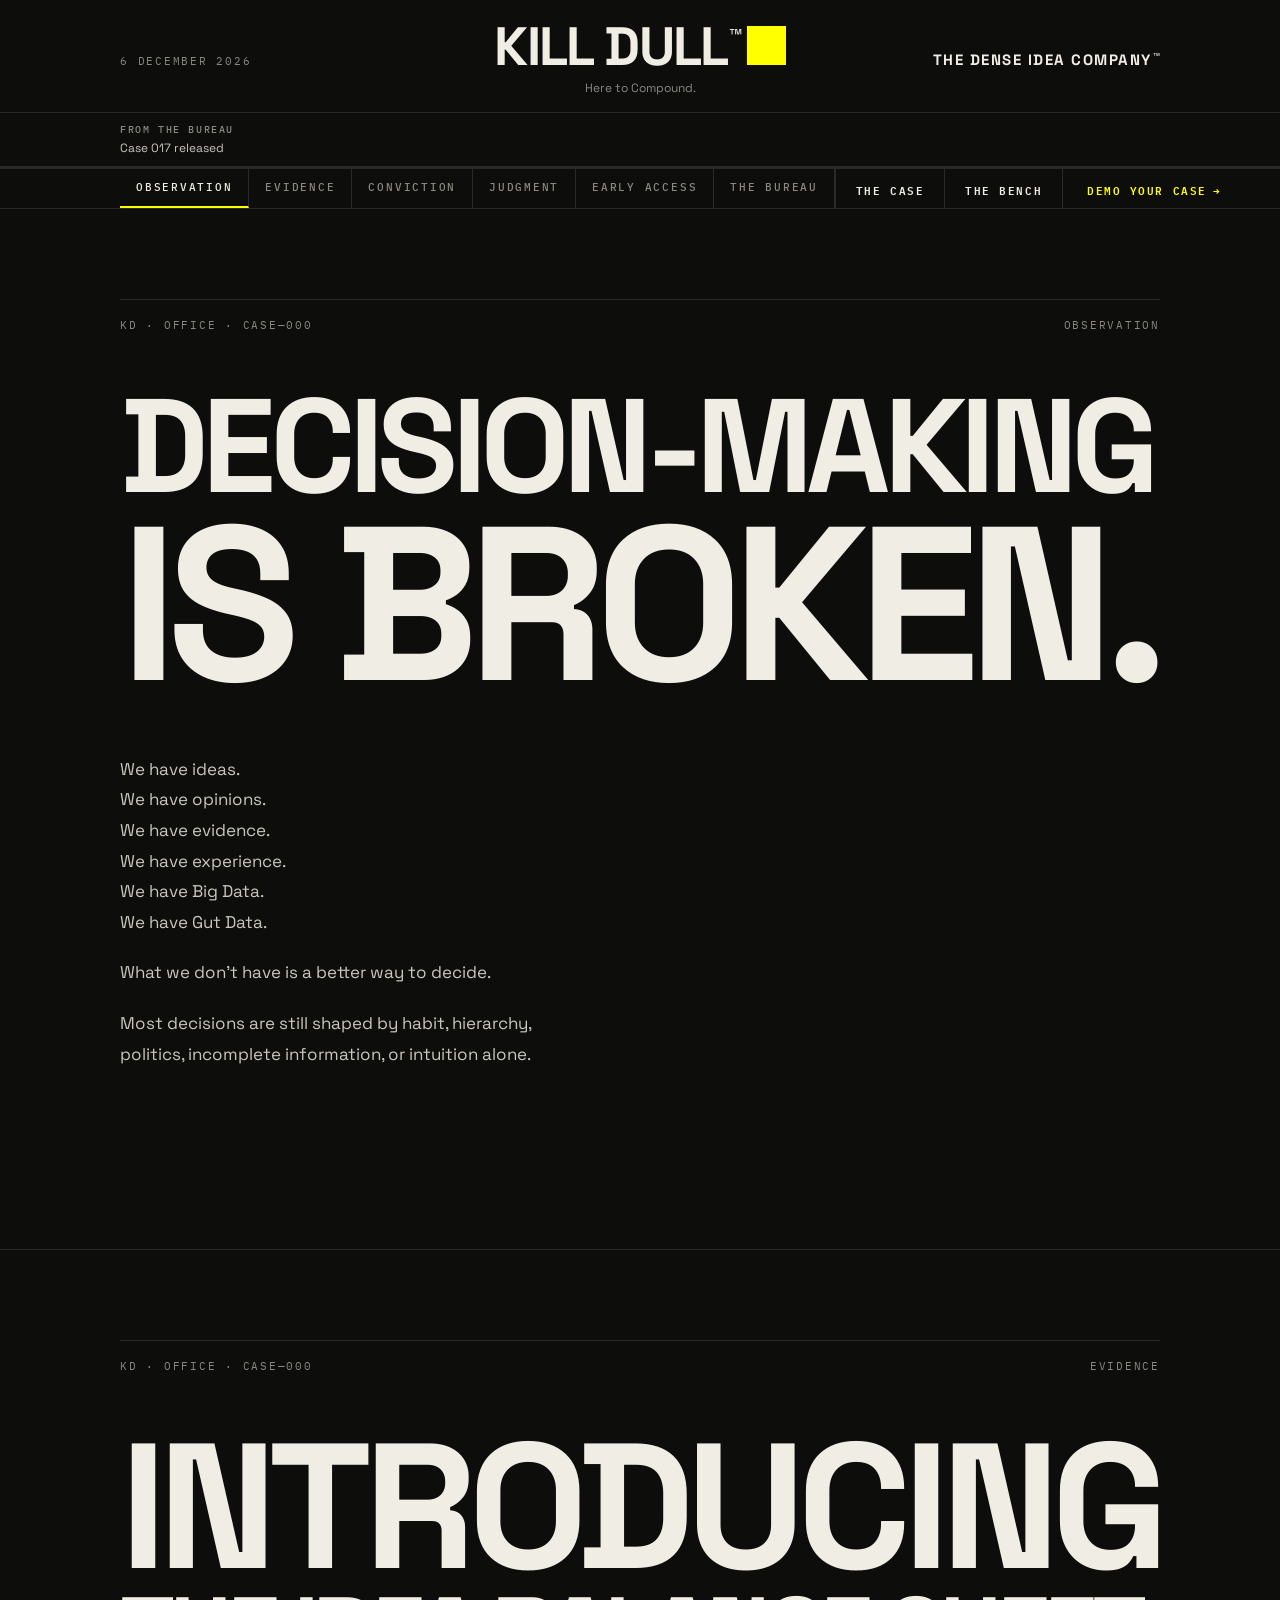
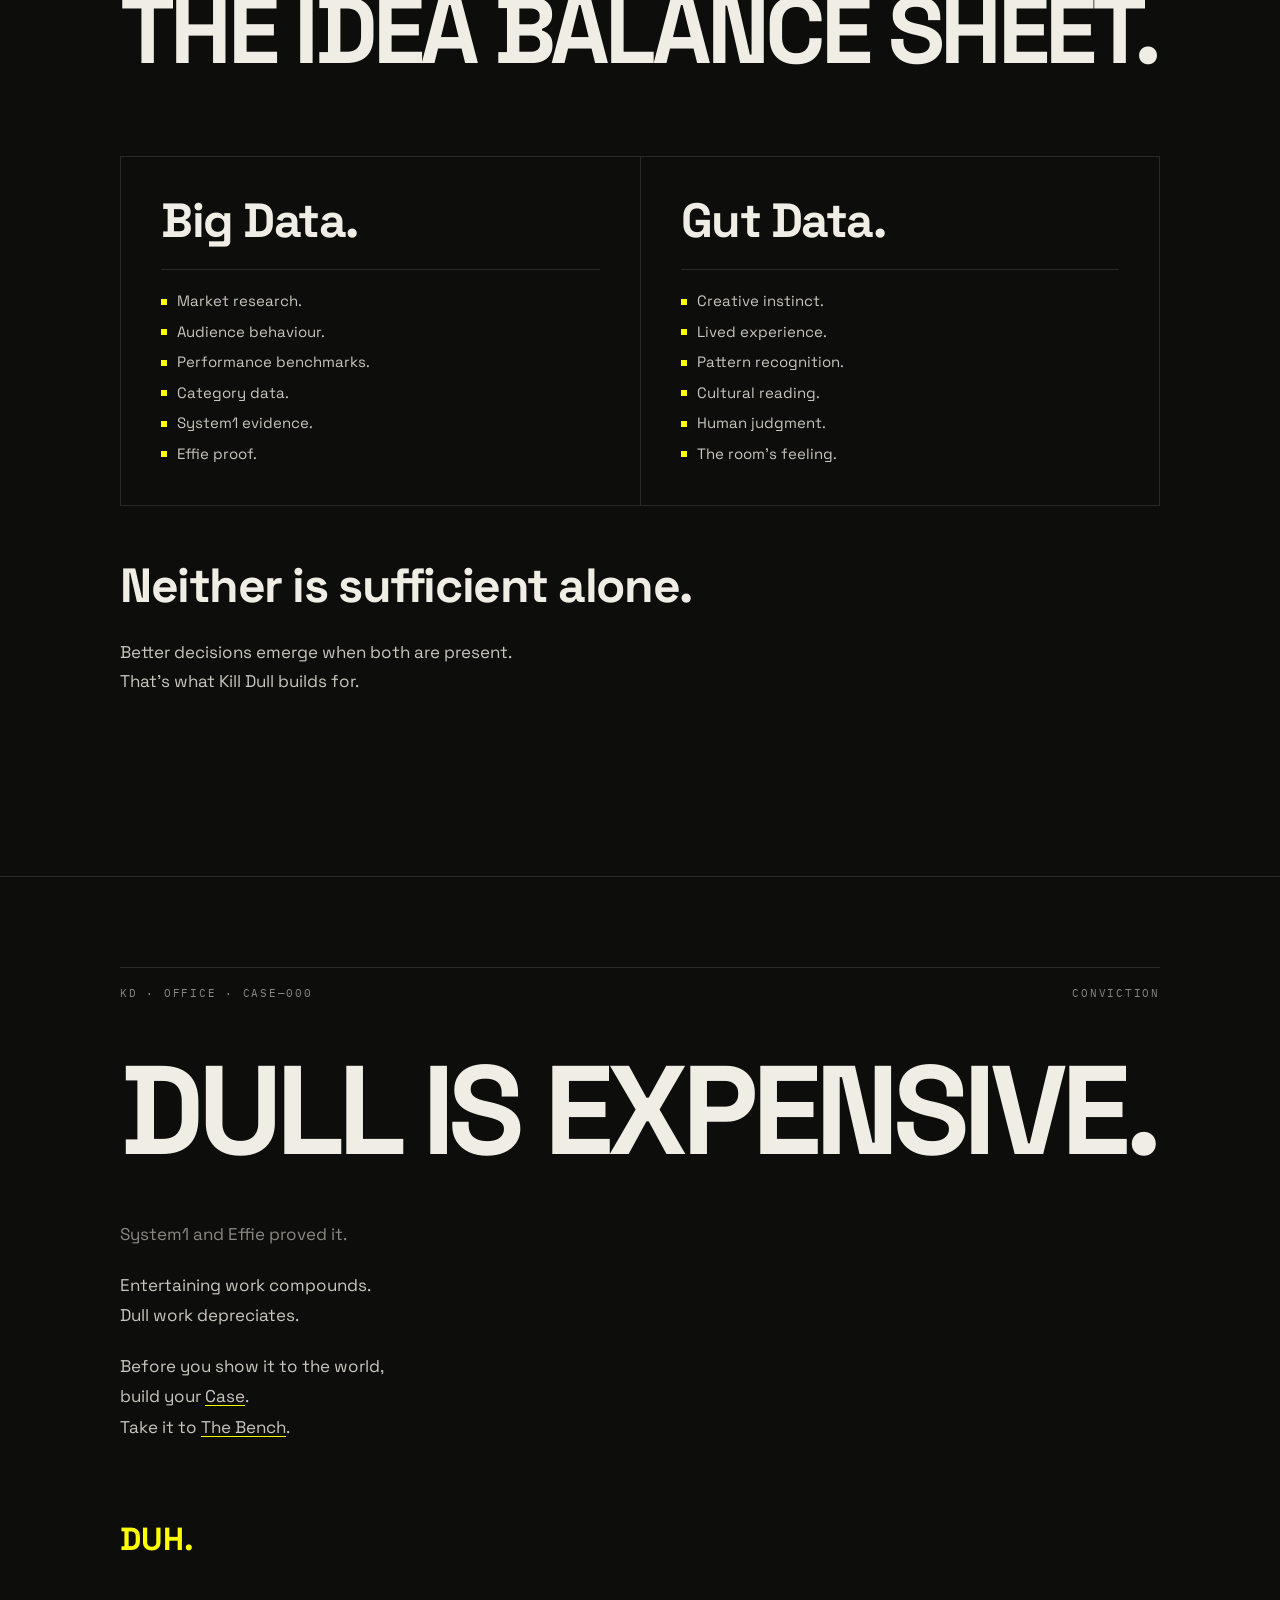
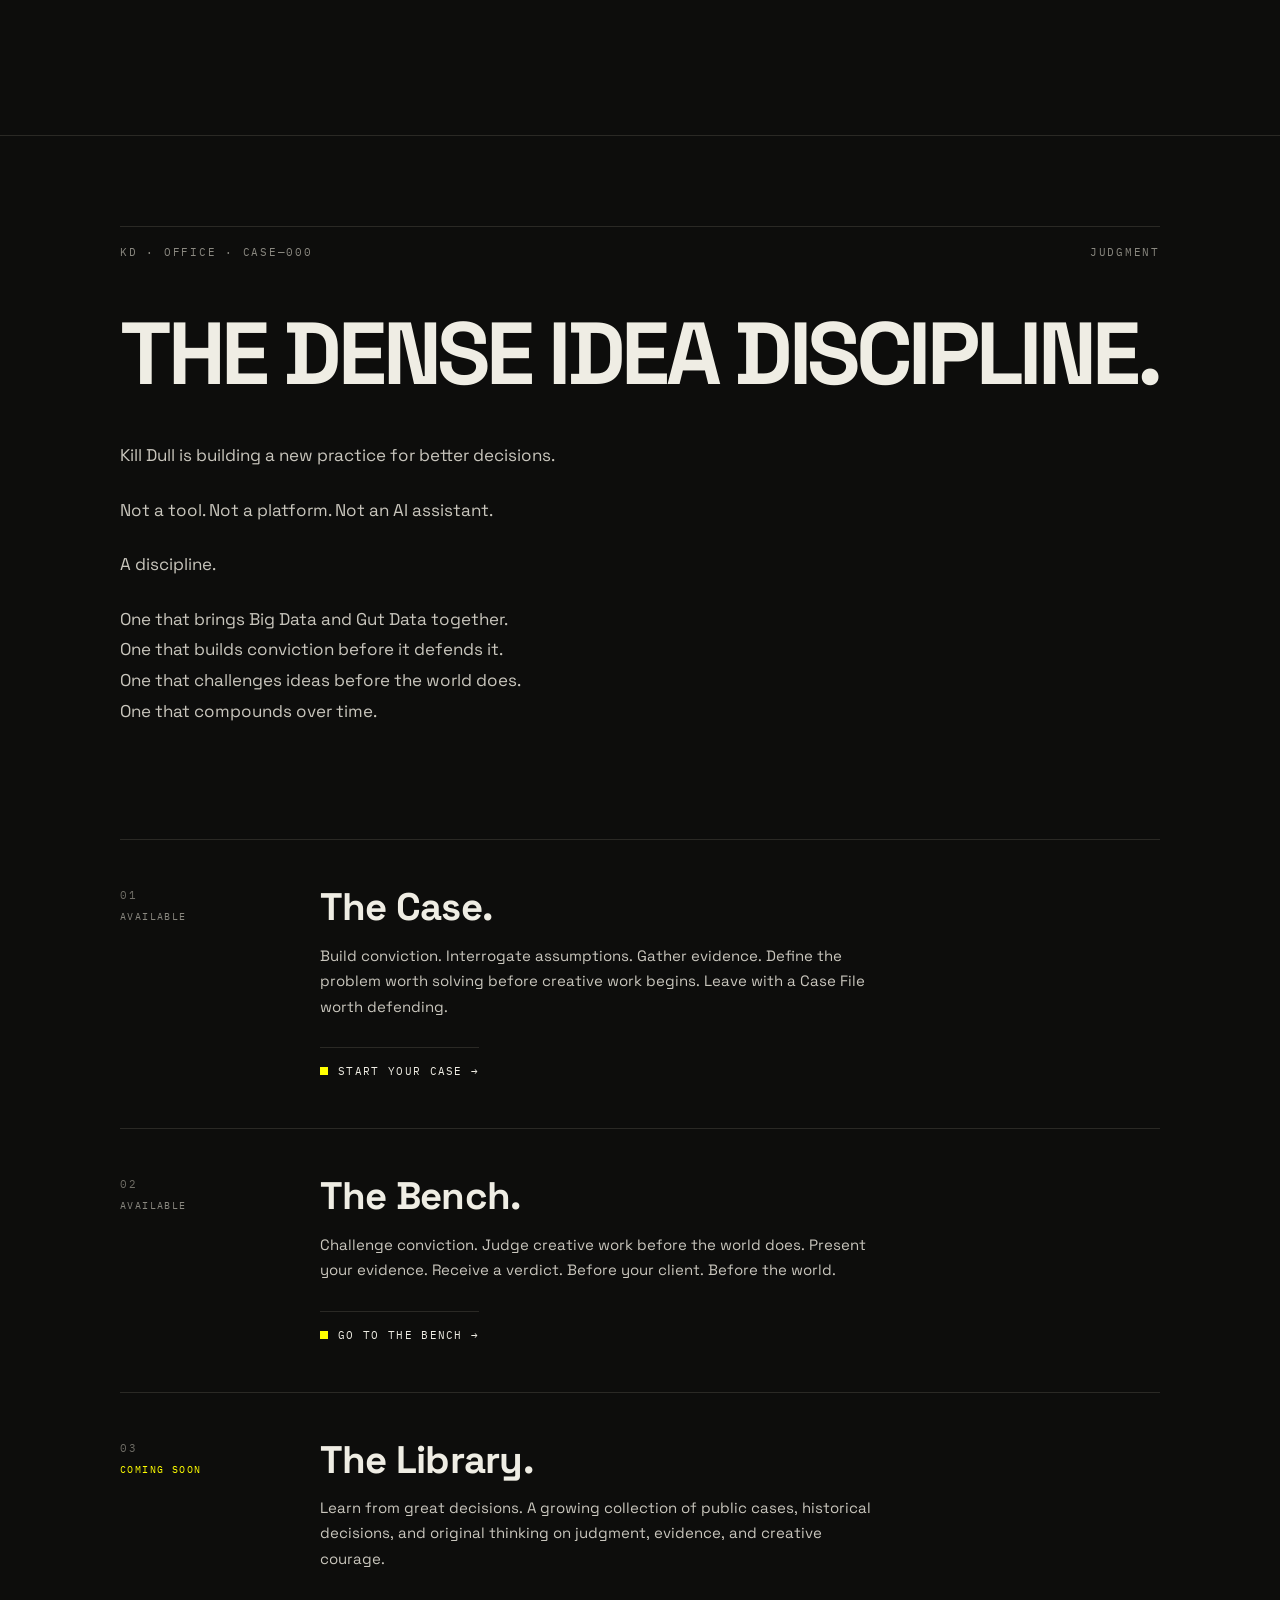
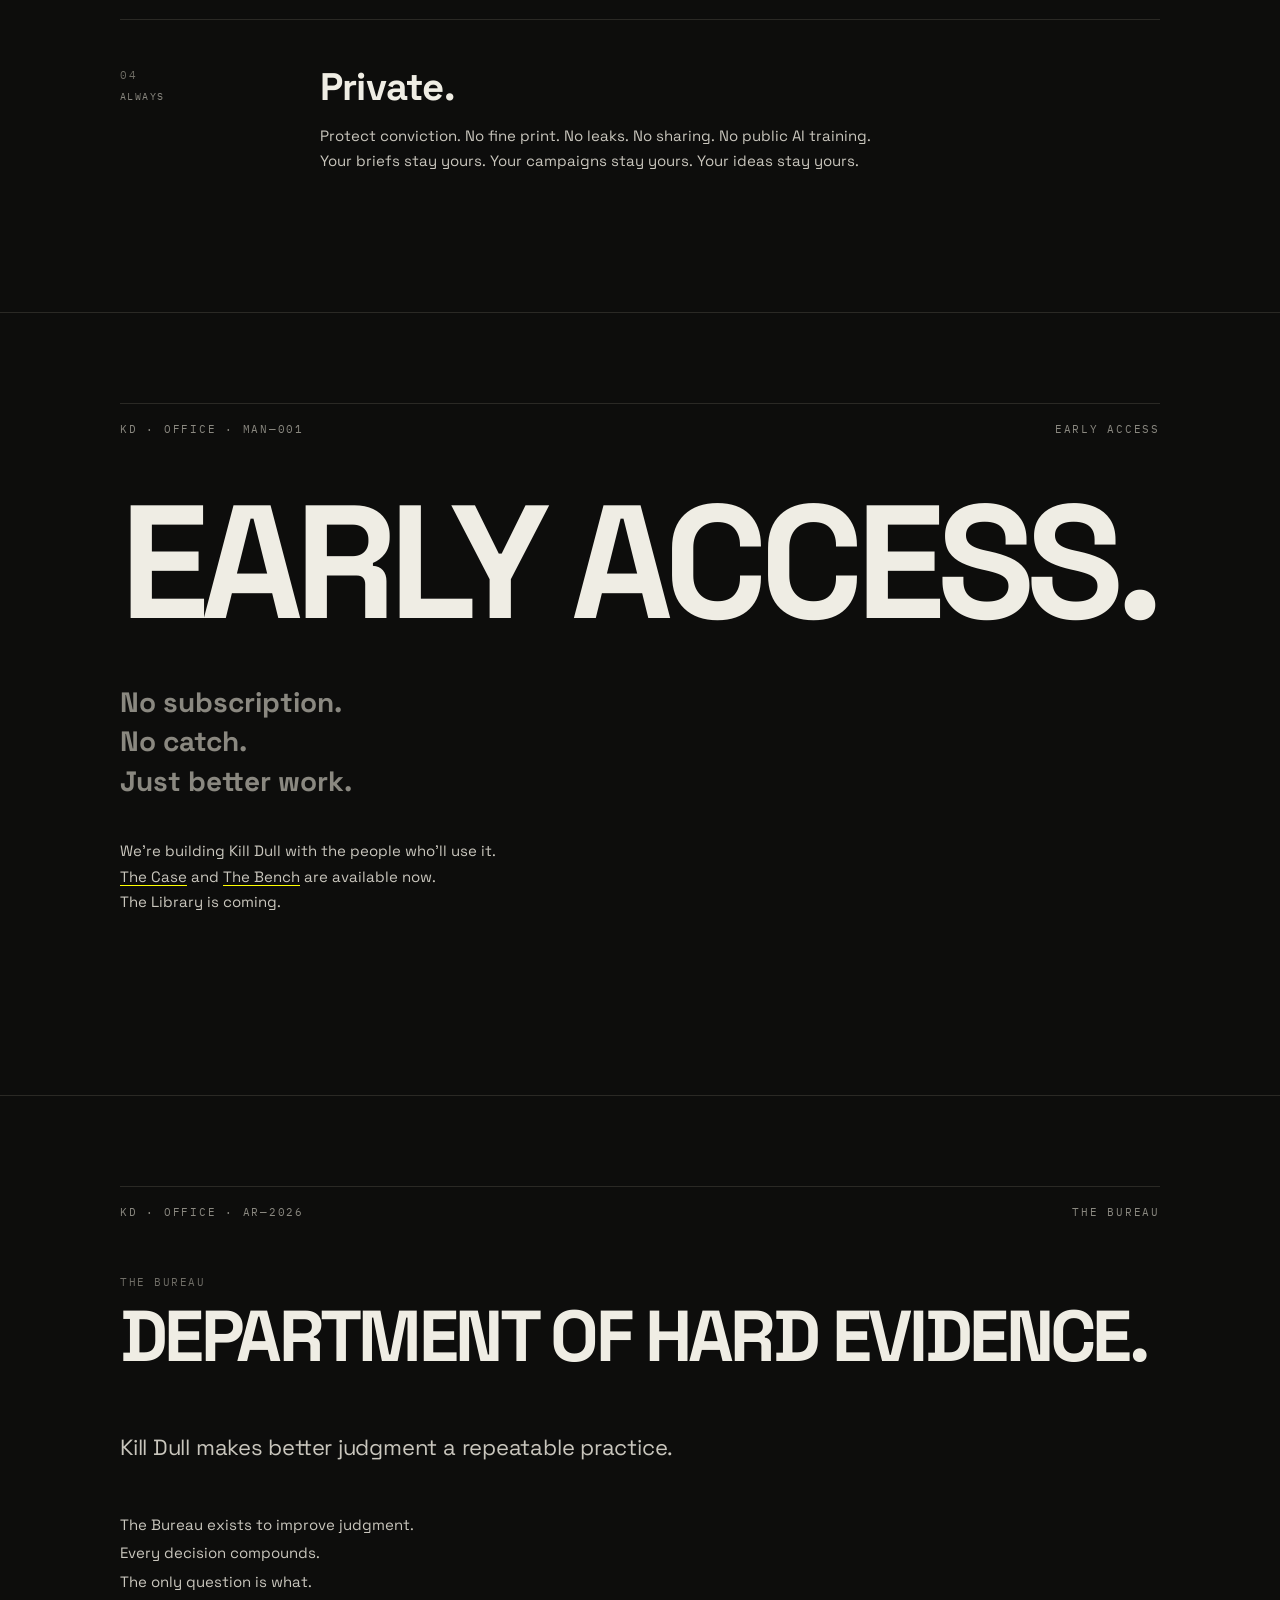
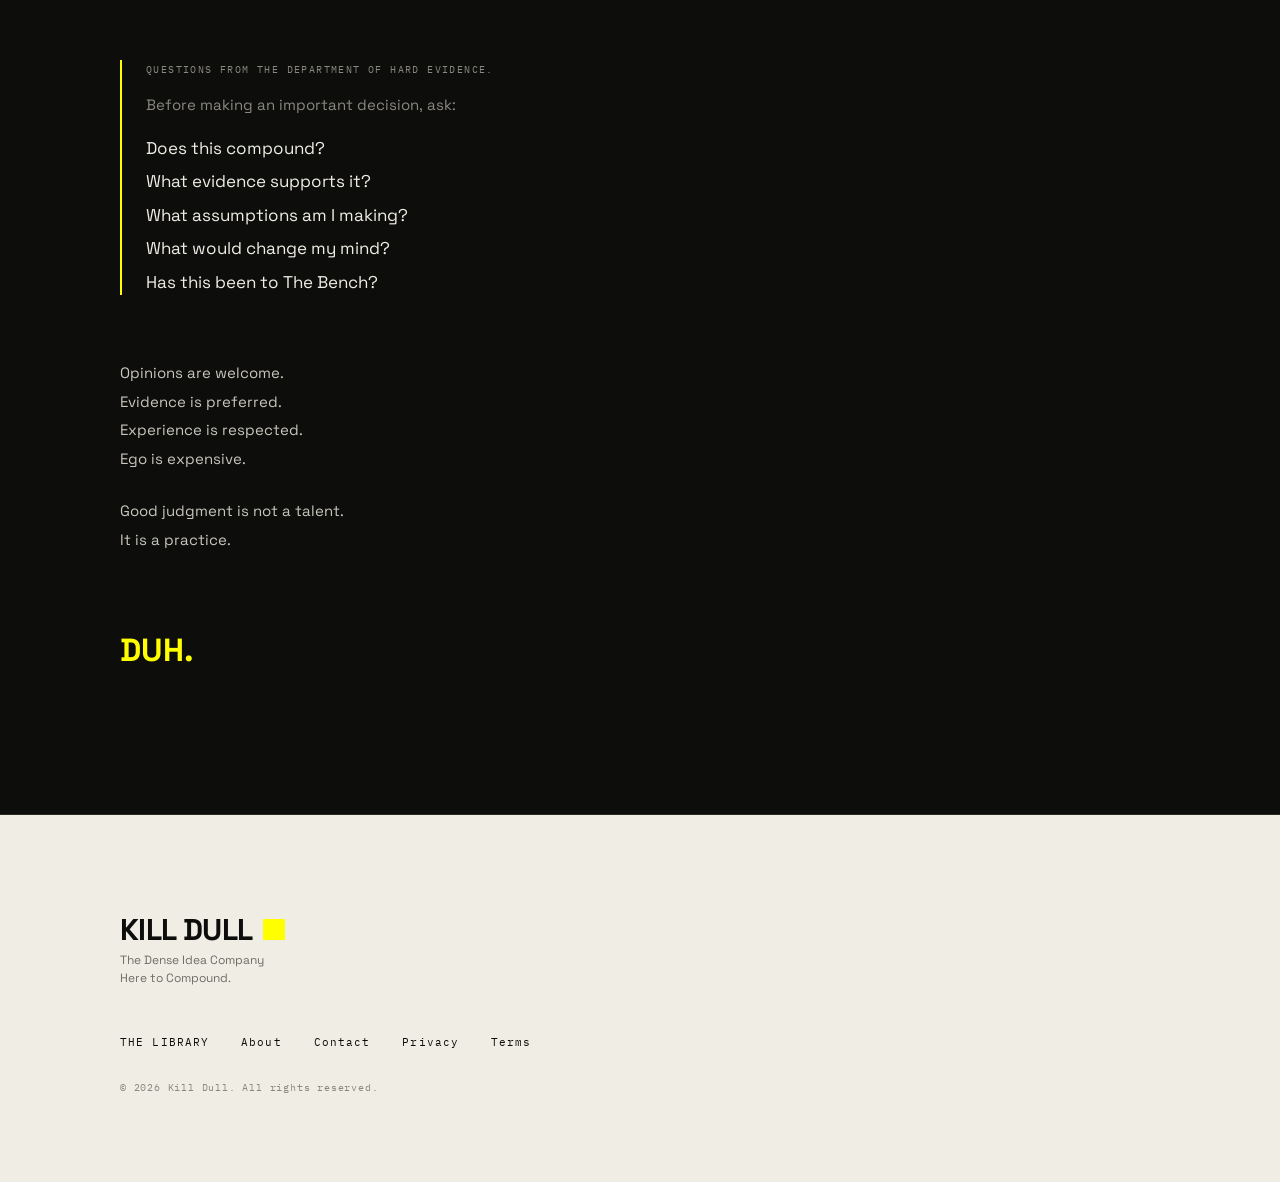
==== index.html @ aee5b02a "fix: THE white, company tm vertical-align top Co-Authored-By: Claude Sonnet 4.6 <noreply@anthropic.c" ====
<!DOCTYPE html>
<html lang="en">
<head>
<meta charset="UTF-8">
<meta name="viewport" content="width=device-width, initial-scale=1.0">
<title>Kill Dull&#x2122; &#x2014; The Dense Idea Company</title>
<link rel="preconnect" href="https://fonts.googleapis.com">
<link rel="preconnect" href="https://fonts.gstatic.com" crossorigin>
<link href="https://fonts.googleapis.com/css2?family=Space+Grotesk:wght@400;500;700&family=IBM+Plex+Mono:wght@400;500&display=swap" rel="stylesheet">
<style>
:root {
  --ink:            #0D0D0C;
  --paper:          #EFEDE4;
  --yellow:         #FFFF00;
  --border:         #2a2925;
  --border-inner:   #1c1b18;
  --text-secondary: #8a8880;
  --text-tertiary:  #6f6d66;
  --text-body:      #c9c6bd;
  --pending:        #4a4844;

  --type-hero:    clamp(72px, 12vw, 148px);
  --type-product: clamp(48px, 8vw, 72px);
  --type-body:    17px;
  --type-small:   15px;
  --type-label:   11px;
  --type-micro:   10px;

  --section-pad-v: 100px;
  --section-pad-h: 120px;
}

/*
  KILL DULL MOTION PRINCIPLE — CONSTITUTIONAL
  No two interface elements animate simultaneously.
  Motion is sequential, deliberate, procedural.
  The site processes. It does not decorate.
*/

*, *::before, *::after { box-sizing: border-box; margin: 0; padding: 0; }
html { scroll-behavior: auto; }

body {
  background: var(--ink);
  color: var(--paper);
  font-family: 'Space Grotesk', sans-serif;
  font-weight: 400;
  -webkit-font-smoothing: antialiased;
  -moz-osx-font-smoothing: grayscale;
}

* { border-radius: 0 !important; }
a { color: inherit; text-decoration: none; }
a:hover { color: var(--yellow); }
a:focus-visible { outline: 2px solid var(--yellow); outline-offset: 2px; }

@media (prefers-reduced-motion: reduce) {
  *, *::before, *::after { animation: none !important; transition: none !important; }
  .terminal, .hero-line { animation: none; }
}

/* TERMINAL MARK */
@keyframes kd-terminal-rotate {
  0%   { transform: rotate(0deg); }
  8%   { transform: rotate(90deg); }
  100% { transform: rotate(90deg); }
}

.terminal {
  display: inline-block;
  width: 0.72em;
  height: 0.72em;
  background: var(--yellow);
  margin-left: 0.08em;
  vertical-align: baseline;
  flex-shrink: 0;
  animation: kd-terminal-rotate 7s ease-in-out infinite;
}

.footer .terminal {
  animation-delay: 3.5s;
}

/* CTA SQUARE MARKER */
.sq {
  display: inline-block;
  width: 8px;
  height: 8px;
  background: var(--yellow);
  flex-shrink: 0;
}

/* TRADEMARK MARK */
.tm {
  font-size: 0.45em;
  vertical-align: super;
  line-height: 0;
  letter-spacing: 0.02em;
  margin-left: 0.05em;
  color: var(--paper);
}

/* MASTHEAD */
.masthead {
  position: fixed;
  top: 0; left: 0; right: 0;
  z-index: 200;
  background: var(--ink);
  border-bottom: 1px solid var(--border);
}

/* TOP ROW */
.masthead-top {
  display: grid;
  grid-template-columns: 1fr auto 1fr;
  align-items: baseline;
  padding: 20px 120px 0;
  gap: 24px;
}

.masthead-date {
  font-family: 'IBM Plex Mono', monospace;
  font-size: 11px;
  font-weight: 400;
  letter-spacing: 0.16em;
  color: var(--text-secondary);
  text-transform: uppercase;
  line-height: 1;
}

.masthead-wordmark {
  font-family: 'Space Grotesk', sans-serif;
  font-weight: 700;
  font-size: 54px;
  letter-spacing: -0.03em;
  line-height: 1;
  color: var(--paper);
  text-align: center;
  white-space: nowrap;
}

.masthead-designation {
  font-family: 'Space Grotesk', sans-serif;
  font-weight: 700;
  font-size: 15px;
  letter-spacing: 0.10em;
  color: var(--paper);
  text-align: right;
  text-transform: uppercase;
  line-height: 1;
  white-space: nowrap;
}
.masthead-designation .tm {
  font-size: 0.85em;
  vertical-align: top;
  line-height: 1;
  color: var(--paper);
  margin-left: 0.06em;
}

/* SECOND ROW */
.masthead-tagline {
  font-family: 'Space Grotesk', sans-serif;
  font-weight: 400;
  font-size: 12px;
  color: var(--text-secondary);
  text-align: center;
  padding: 6px 120px 16px;
  letter-spacing: 0;
}

/* BORDER */
.masthead-rule {
  border-top: 1px solid var(--border);
}

/* BUREAU BULLETIN */
.masthead-bulletin {
  display: flex;
  flex-direction: column;
  gap: 4px;
  padding: 10px 120px;
  border-top: 1px solid var(--border);
  border-bottom: 1px solid var(--border);
}

.bulletin-label {
  font-family: 'IBM Plex Mono', monospace;
  font-size: 10px;
  font-weight: 500;
  letter-spacing: 0.16em;
  text-transform: uppercase;
  color: var(--text-secondary);
}

.bulletin-text {
  font-family: 'Space Grotesk', sans-serif;
  font-size: 12px;
  font-weight: 400;
  color: var(--text-body);
  letter-spacing: 0;
}

/* UNIFIED NAV */
.unified-nav {
  position: fixed;
  left: 0; right: 0;
  z-index: 190;
  background: var(--ink);
  border-bottom: 1px solid var(--border);
  display: flex;
  align-items: stretch;
  justify-content: space-between;
  padding: 0 120px;
}

.unified-nav-chapters {
  display: flex;
  align-items: stretch;
  margin-left: 0;
}

.reg-item {
  font-family: 'IBM Plex Mono', monospace;
  font-size: 11px;
  font-weight: 500;
  letter-spacing: 0.16em;
  text-transform: uppercase;
  text-decoration: none;
  padding: 11px 16px 9px;
  border-right: 1px solid var(--border);
  color: #8a8880;
  white-space: nowrap;
  transition: color 0.15s,
              padding-top 0.8s cubic-bezier(0.16, 1, 0.3, 1),
              padding-bottom 0.8s cubic-bezier(0.16, 1, 0.3, 1),
              opacity 0.6s ease;
}
.reg-item:first-child { border-left: none; }
.reg-item.is-past { color: #6f6d66; padding-top: 6px; padding-bottom: 6px; opacity: 0.6; }
.reg-item.is-active { color: var(--paper); border-bottom: 2px solid var(--yellow); opacity: 1; }

.unified-nav-products {
  display: flex;
  align-items: center;
  gap: 0;
  border-left: 1px solid var(--border);
  margin-right: 0;
}

.product-link {
  font-family: 'IBM Plex Mono', monospace;
  font-size: 11px;
  font-weight: 600;
  letter-spacing: 0.14em;
  text-transform: uppercase;
  color: var(--paper);
  text-decoration: none;
  padding: 11px 20px 9px;
  border-right: 1px solid var(--border);
  white-space: nowrap;
}
.product-link:hover { color: var(--yellow); }

.product-cta {
  display: inline-flex;
  align-items: center;
  gap: 6px;
  font-family: 'IBM Plex Mono', monospace;
  font-size: 11px;
  font-weight: 600;
  letter-spacing: 0.14em;
  text-transform: uppercase;
  color: var(--yellow);
  text-decoration: none;
  padding: 11px 24px 9px;
  white-space: nowrap;
}
.product-cta .enter-arrow {
  display: inline-block;
  transition: transform 0.15s cubic-bezier(0.16, 1, 0.3, 1);
}
.product-cta .enter-text {
  display: inline-block;
  transition: transform 0.2s cubic-bezier(0.16, 1, 0.3, 1) 0.05s;
}
.product-cta:hover .enter-arrow { transform: translateX(4px); }
.product-cta:hover .enter-text { transform: translateX(2px); }
.product-cta:hover { color: var(--paper); }

.registrar-mobile { display: none; }

@media (max-width: 767px) {
  .unified-nav-chapters { display: none; }
  .unified-nav-products { display: none; }
  .registrar-mobile { display: flex; flex: 1; }
  .reg-mobile-current {
    display: flex;
    align-items: center;
    justify-content: space-between;
    width: 100%;
    padding: 12px 24px;
    background: transparent;
    border: none;
    font-family: 'IBM Plex Mono', monospace;
    font-size: 10px;
    letter-spacing: 0.14em;
    text-transform: uppercase;
    color: var(--paper);
    cursor: pointer;
  }
  .reg-mobile-arrow { color: var(--yellow); }
  .reg-mobile-dropdown {
    background: var(--ink);
    border-top: 1px solid var(--border);
  }
  .reg-mobile-dropdown .reg-item {
    display: block;
    padding: 12px 24px;
    border-right: none;
    border-bottom: 1px solid var(--border);
  }
  .reg-mobile-dropdown .reg-item:first-child { border-left: none; }
}

/* VIEWPORTS */
.viewport {
  min-height: 100vh;
  padding: 90px var(--section-pad-h) 90px;
  display: flex;
  flex-direction: column;
}
.viewport + .viewport {
  padding-top: 90px;
  border-top: 1px solid var(--border);
}

/* RUNNING HEAD */
.running-head {
  display: flex;
  justify-content: space-between;
  font-family: 'IBM Plex Mono', monospace;
  font-size: var(--type-label);
  letter-spacing: 0.16em;
  color: var(--text-secondary);
  border-top: 1px solid var(--border);
  padding-top: 18px;
  margin-bottom: 56px;
  text-transform: uppercase;
}

/* HERO HEADLINE (fitToWidth) */
.hero-headline {
  font-family: 'Space Grotesk', sans-serif;
  font-weight: 700;
  font-size: var(--type-hero);
  letter-spacing: -0.05em;
  line-height: 0.88;
  white-space: nowrap;
  color: var(--paper);
  margin-bottom: 52px;
}

/* HERO LINE (two-line fitToWidth, VP1) */
@keyframes kd-reveal {
  from { transform: translateY(110%); }
  to   { transform: translateY(0); }
}

.hero-line-wrap {
  overflow: hidden;
  display: block;
  margin-bottom: 4px;
}

.hero-line {
  font-family: 'Space Grotesk', sans-serif;
  font-weight: 700;
  letter-spacing: -0.05em;
  line-height: 0.88;
  white-space: nowrap;
  color: var(--paper);
  display: block;
  animation: kd-reveal 0.4s cubic-bezier(0.16, 1, 0.3, 1) both;
}

#hero-line-1 { animation-delay: 0.1s; }
#hero-line-2 { animation-delay: 0.25s; }

/* HERO BODY */
.hero-body {
  display: flex;
  flex-direction: column;
  gap: 20px;
  max-width: 560px;
  font-size: var(--type-body);
  line-height: 1.8;
  color: var(--text-body);
}
.hero-body .text-secondary { color: var(--text-secondary); }

/* INLINE LINK */
.inline-link {
  color: inherit;
  text-decoration: underline;
  text-decoration-color: var(--yellow);
  text-underline-offset: 3px;
}
.inline-link:hover { color: var(--yellow); }

/* PUSH */
.push { margin-top: auto; }
.standalone-word.push { margin-top: auto; padding-top: 80px; }
#conviction .push { margin-top: 80px; }
#observation.viewport,
#evidence.viewport,
#conviction.viewport,
#decision.viewport,
#access.viewport,
#bureau.viewport {
  min-height: auto;
  padding-bottom: 180px;
}

/* STANDALONE WORD */
.standalone-word {
  font-family: 'Space Grotesk', sans-serif;
  font-weight: 700;
  font-size: 32px;
  line-height: 1;
}
.standalone-word--yellow { color: var(--yellow); }
.standalone-word--paper  { color: var(--paper); }

/* SECTION INDEX */
.section-index {
  font-family: 'IBM Plex Mono', monospace;
  font-size: var(--type-label);
  letter-spacing: 0.14em;
  color: var(--text-tertiary);
  margin-bottom: 16px;
}

/* EVIDENCE GRID (VP2) */
.evidence-grid {
  display: grid;
  grid-template-columns: 1fr 1fr;
  border-left: 1px solid var(--border);
  border-top: 1px solid var(--border);
  margin-top: 80px;
  margin-bottom: 56px;
}
.evidence-col {
  border-right: 1px solid var(--border);
  border-bottom: 1px solid var(--border);
  padding: 40px;
}
.evidence-concept {
  font-family: 'Space Grotesk', sans-serif;
  font-weight: 700;
  font-size: clamp(28px, 4vw, 48px);
  letter-spacing: -0.03em;
  line-height: 1.0;
  color: var(--paper);
  margin-bottom: 24px;
}
.evidence-divider { border: none; border-top: 1px solid var(--border); margin-bottom: 20px; }
.evidence-list {
  list-style: none;
  display: flex;
  flex-direction: column;
  gap: 8px;
  font-family: 'Space Grotesk', sans-serif;
  font-size: 15px;
  color: var(--text-body);
  line-height: 1.5;
}
.evidence-list li { display: flex; align-items: center; }
.evidence-list li::before {
  content: '';
  display: inline-block;
  width: 6px;
  height: 6px;
  background: var(--yellow);
  margin-right: 10px;
  flex-shrink: 0;
}
.evidence-statement {
  font-family: 'Space Grotesk', sans-serif;
  font-weight: 700;
  font-size: clamp(28px, 4vw, 48px);
  letter-spacing: -0.03em;
  color: var(--paper);
  margin-bottom: 28px;
  line-height: 1.0;
}
.evidence-intro {
  font-family: 'Space Grotesk', sans-serif;
  font-weight: 700;
  letter-spacing: -0.05em;
  line-height: 0.88;
  color: var(--paper);
  margin-bottom: 56px;
  text-transform: uppercase;
  white-space: nowrap;
}
.evidence-body {
  font-family: 'Space Grotesk', sans-serif;
  font-size: var(--type-body);
  line-height: 1.7;
  color: var(--text-body);
  max-width: 560px;
}

/* READING (VP4) */
.reading-headline {
  font-family: 'Space Grotesk', sans-serif;
  font-weight: 700;
  font-size: clamp(40px, 6vw, 80px);
  letter-spacing: -0.04em;
  line-height: 0.95;
  color: var(--paper);
  margin-bottom: 48px;
}

#discipline-hl {
  font-family: 'Space Grotesk', sans-serif;
  font-weight: 700;
  letter-spacing: -0.05em;
  line-height: 0.88;
  white-space: nowrap;
  color: var(--paper);
  display: block;
  margin-bottom: 48px;
}
.reading-body {
  max-width: 560px;
  display: flex;
  flex-direction: column;
  gap: 24px;
  font-size: var(--type-body);
  line-height: 1.8;
  color: var(--text-body);
  margin-bottom: 48px;
}
.reading-label {
  font-family: 'IBM Plex Mono', monospace;
  font-size: 11px;
  letter-spacing: 0.14em;
  color: var(--text-secondary);
  text-transform: uppercase;
}

/* DISCIPLINE LIST (VP5) */
.discipline-list {
  margin-top: 64px;
  border-top: 1px solid var(--border);
}
.discipline-item {
  display: grid;
  grid-template-columns: 200px 1fr;
  gap: 0;
  border-bottom: 1px solid var(--border);
  padding: 48px 0;
}
.discipline-meta {
  display: flex;
  flex-direction: column;
  gap: 8px;
  padding-right: 40px;
}
.discipline-number {
  font-family: 'IBM Plex Mono', monospace;
  font-size: 11px;
  letter-spacing: 0.16em;
  color: var(--text-tertiary);
}
.discipline-status {
  font-family: 'IBM Plex Mono', monospace;
  font-size: 10px;
  letter-spacing: 0.14em;
  color: var(--text-secondary);
}
.discipline-status--pending { color: var(--yellow); }
.discipline-name {
  font-family: 'Space Grotesk', sans-serif;
  font-weight: 700;
  font-size: clamp(24px, 3vw, 40px);
  letter-spacing: -0.02em;
  color: var(--paper);
  margin-bottom: 16px;
  line-height: 1.0;
}
.discipline-desc {
  font-family: 'Space Grotesk', sans-serif;
  font-size: 15px;
  color: var(--text-body);
  line-height: 1.7;
  max-width: 560px;
}
.discipline-cta {
  display: inline-flex;
  align-items: center;
  gap: 10px;
  margin-top: 28px;
  font-family: 'IBM Plex Mono', monospace;
  font-size: 11px;
  letter-spacing: 0.12em;
  text-transform: uppercase;
  color: var(--paper);
  text-decoration: none;
  border-top: 1px solid var(--border);
  padding-top: 16px;
}
.discipline-cta:hover { color: var(--yellow); }

/* EARLY ACCESS (VP6) */
.access-body {
  display: flex;
  flex-direction: column;
  gap: 6px;
  margin-bottom: 40px;
}
.access-statement {
  font-family: 'Space Grotesk', sans-serif;
  font-weight: 700;
  font-size: 28px;
  color: var(--text-secondary);
  line-height: 1.2;
}
.access-desc {
  font-family: 'Space Grotesk', sans-serif;
  max-width: 480px;
  font-size: var(--type-small);
  line-height: 1.7;
  color: var(--text-body);
}

/* CHAPTER HEADLINE */
.chapter-headline {
  font-family: 'Space Grotesk', sans-serif;
  font-weight: 700;
  font-size: clamp(36px, 6vw, 80px);
  letter-spacing: -0.04em;
  line-height: 0.9;
  color: var(--paper);
  margin-bottom: 0;
}

/* BUREAU HEADLINE */
#bureau-hl {
  font-family: 'Space Grotesk', sans-serif;
  font-weight: 700;
  letter-spacing: -0.05em;
  line-height: 0.88;
  white-space: nowrap;
  color: var(--paper);
  text-transform: uppercase;
  display: block;
  margin-bottom: 32px;
}

/* BUREAU MISSION */
.bureau-mission {
  font-family: 'Space Grotesk', sans-serif;
  font-weight: 400;
  font-size: clamp(16px, 2vw, 22px);
  letter-spacing: -0.01em;
  line-height: 1.4;
  color: var(--text-body);
  margin-top: 32px;
  margin-bottom: 48px;
  max-width: 560px;
}

/* BUREAU BODY */
.bureau-body {
  max-width: 560px;
  display: flex;
  flex-direction: column;
  gap: 24px;
  font-size: var(--type-small);
  line-height: 1.9;
  color: var(--text-body);
}

/* BUREAU FRAMEWORK */
.bureau-framework {
  border-left: 2px solid var(--yellow);
  padding-left: 24px;
  margin: 40px 0;
}
.bureau-framework-label {
  font-family: 'IBM Plex Mono', monospace;
  font-size: 10px;
  letter-spacing: 0.14em;
  color: var(--text-secondary);
  text-transform: uppercase;
  margin-bottom: 12px;
}
.bureau-framework-intro {
  font-family: 'Space Grotesk', sans-serif;
  font-size: 15px;
  color: var(--text-secondary);
  margin-bottom: 16px;
}
.bureau-questions {
  display: flex;
  flex-direction: column;
  gap: 8px;
  font-family: 'Space Grotesk', sans-serif;
  font-size: 17px;
  color: var(--paper);
  line-height: 1.5;
}

/* FOOTER */
.footer { background: var(--paper); color: var(--ink); border-top: 1px solid var(--border); }
.footer-inner { padding: var(--section-pad-v) var(--section-pad-h); }
.footer-lockup { margin-bottom: 48px; }
.footer-logo {
  font-family: 'Space Grotesk', sans-serif;
  font-weight: 700;
  font-size: 30px;
  letter-spacing: -0.02em;
  line-height: 1;
  margin-bottom: 6px;
  display: flex;
  align-items: baseline;
}
.footer-lockup-sub {
  font-family: 'Space Grotesk', sans-serif;
  font-size: 12px;
  font-weight: 400;
  color: var(--text-tertiary);
  line-height: 1.5;
  letter-spacing: 0;
}
.footer-nav {
  display: flex;
  flex-wrap: wrap;
  gap: 4px 32px;
  margin-bottom: 32px;
  font-family: 'IBM Plex Mono', monospace;
  font-size: 11px;
  letter-spacing: 0.10em;
}
.footer-nav a { color: var(--ink); text-decoration: none; }
.footer-nav a:hover { color: var(--yellow); }
.footer-copy {
  font-family: 'IBM Plex Mono', monospace;
  font-size: 10px;
  letter-spacing: 0.08em;
  color: var(--text-secondary);
}

/* TABLET */
@media (max-width: 1279px) {
  :root { --section-pad-v: 64px; --section-pad-h: 64px; }
  .masthead-top { padding: 16px 64px 0; }
  .masthead-tagline { padding: 6px 64px 14px; }
  .masthead-bulletin { padding: 10px 64px; }
  .masthead-wordmark { font-size: 45px; }
  .unified-nav { padding: 0 64px; }
  .evidence-grid { grid-template-columns: 1fr 1fr; }
  .footer-inner { padding: 64px; }
}

/* MOBILE */
@media (max-width: 767px) {
  :root { --section-pad-v: 48px; --section-pad-h: 24px; }
  .masthead-top {
    grid-template-columns: 1fr;
    text-align: center;
    padding: 16px 24px 0;
    gap: 8px;
  }
  .masthead-date { text-align: center; }
  .masthead-designation { text-align: center; font-size: 11px; }
  .masthead-wordmark { font-size: 36px; }
  .masthead-tagline { padding: 6px 24px 12px; }
  .masthead-bulletin { padding: 10px 24px; }
  .unified-nav { padding: 0; }
  .evidence-grid { grid-template-columns: 1fr; }
  .discipline-item { grid-template-columns: 1fr; gap: 16px; }
  .discipline-meta { flex-direction: row; padding-right: 0; }
  .footer-inner { padding: 48px 24px; }
}
</style>
</head>
<body>

<header class="masthead" id="masthead">

  <!-- TOP ROW -->
  <div class="masthead-top">
    <div class="masthead-date" id="masthead-date"></div>
    <div class="masthead-wordmark">
      KILL DULL<span class="tm">&#x2122;</span><span class="terminal"></span>
    </div>
    <div class="masthead-designation">
      <span>THE</span> DENSE IDEA COMPANY<span class="tm">&#x2122;</span>
    </div>
  </div>

  <!-- SECOND ROW -->
  <div class="masthead-tagline">
    Here to Compound.
  </div>

  <!-- BUREAU BULLETIN -->
  <div class="masthead-bulletin">
    <span class="bulletin-label">FROM THE BUREAU</span>
    <span class="bulletin-text">Case 017 released</span>
  </div>

  <!-- BORDER -->
  <div class="masthead-rule"></div>

</header>

<div class="unified-nav" id="registrar">
  <!-- Chapter navigation — left -->
  <div class="unified-nav-chapters" id="registrar-desktop">
    <a class="reg-item" data-chapter="observation" href="#observation">OBSERVATION</a>
    <a class="reg-item" data-chapter="evidence" href="#evidence">EVIDENCE</a>
    <a class="reg-item" data-chapter="conviction" href="#conviction">CONVICTION</a>
    <a class="reg-item" data-chapter="judgment" href="#judgment">JUDGMENT</a>
    <a class="reg-item" data-chapter="access" href="#access">EARLY ACCESS</a>
    <a class="reg-item" data-chapter="bureau" href="#bureau">THE BUREAU</a>
  </div>

  <!-- Product navigation — right -->
  <div class="unified-nav-products">
    <a class="product-link" href="/truth.html">THE CASE</a>
    <a class="product-link" href="/reckoning.html">THE BENCH</a>
    <a class="product-cta" href="/truth.html">
      <span class="enter-text">DEMO YOUR CASE</span>
      <span class="enter-arrow">&#x2192;</span>
    </a>
  </div>

  <!-- Mobile: active chapter dropdown (unchanged) -->
  <div class="registrar-mobile">
    <button class="reg-mobile-current" id="reg-mobile-btn">
      <span id="reg-mobile-label">OBSERVATION</span>
      <span class="reg-mobile-arrow">&#9662;</span>
    </button>
    <div class="reg-mobile-dropdown" id="reg-mobile-dropdown" hidden>
      <a class="reg-item" data-chapter="observation" href="#observation">OBSERVATION</a>
      <a class="reg-item" data-chapter="evidence" href="#evidence">EVIDENCE</a>
      <a class="reg-item" data-chapter="conviction" href="#conviction">CONVICTION</a>
      <a class="reg-item" data-chapter="judgment" href="#judgment">JUDGMENT</a>
      <a class="reg-item" data-chapter="access" href="#access">EARLY ACCESS</a>
      <a class="reg-item" data-chapter="bureau" href="#bureau">THE BUREAU</a>
    </div>
  </div>
</div>

<main>

<!-- VP1: OBSERVATION -->
<section class="viewport" id="observation" aria-label="Observation">
  <div class="running-head">
    <span>KD &middot; OFFICE &middot; CASE&#x2014;000</span>
    <span>OBSERVATION</span>
  </div>
  <span class="hero-line-wrap"><h1 class="hero-line" id="hero-line-1">DECISION-MAKING</h1></span>
  <span class="hero-line-wrap" style="margin-bottom: 52px;"><h1 class="hero-line" id="hero-line-2">IS BROKEN.</h1></span>
  <div class="hero-body">
    <p>We have ideas.<br>We have opinions.<br>We have evidence.<br>We have experience.<br>We have Big Data.<br>We have Gut Data.</p>
    <p>What we don&#x2019;t have is a better way to decide.</p>
    <p>Most decisions are still shaped by habit, hierarchy,<br>politics, incomplete information, or intuition alone.</p>
  </div>
</section>

<!-- VP2: EVIDENCE -->
<section class="viewport" id="evidence" aria-label="Evidence">
  <div class="running-head">
    <span>KD &middot; OFFICE &middot; CASE&#x2014;000</span>
    <span>EVIDENCE</span>
  </div>
  <span class="hero-line-wrap"><p class="hero-line" id="evidence-hl-1">INTRODUCING</p></span>
  <span class="hero-line-wrap"><p class="hero-line" id="evidence-hl-2">THE IDEA BALANCE SHEET.</p></span>
  <div class="evidence-grid">
    <div class="evidence-col">
      <div class="evidence-concept">Big Data.</div>
      <hr class="evidence-divider">
      <ul class="evidence-list">
        <li>Market research.</li>
        <li>Audience behaviour.</li>
        <li>Performance benchmarks.</li>
        <li>Category data.</li>
        <li>System1 evidence.</li>
        <li>Effie proof.</li>
      </ul>
    </div>
    <div class="evidence-col">
      <div class="evidence-concept">Gut Data.</div>
      <hr class="evidence-divider">
      <ul class="evidence-list">
        <li>Creative instinct.</li>
        <li>Lived experience.</li>
        <li>Pattern recognition.</li>
        <li>Cultural reading.</li>
        <li>Human judgment.</li>
        <li>The room&#x2019;s feeling.</li>
      </ul>
    </div>
  </div>
  <p class="evidence-statement">Neither is sufficient alone.</p>
  <p class="evidence-body">Better decisions emerge when both are present.<br>That&#x2019;s what Kill Dull builds for.</p>
</section>

<!-- VP3: CONVICTION -->
<section class="viewport" id="conviction" aria-label="Conviction">
  <div class="running-head">
    <span>KD &middot; OFFICE &middot; CASE&#x2014;000</span>
    <span>CONVICTION</span>
  </div>
  <h2 class="hero-headline" id="conviction-hl">DULL IS EXPENSIVE.</h2>
  <div class="hero-body">
    <p class="text-secondary">System1 and Effie proved it.</p>
    <p>Entertaining work compounds.<br>Dull work depreciates.</p>
    <p>Before you show it to the world,<br>build your <a href="/truth.html" class="inline-link">Case</a>.<br>Take it to <a href="/reckoning.html" class="inline-link">The Bench</a>.</p>
  </div>
  <div class="push">
    <p class="standalone-word standalone-word--yellow">DUH.</p>
  </div>
</section>

<!-- VP4+VP5: READING + DECISION (merged) -->
<section class="viewport" id="judgment" aria-label="Judgment">
  <div class="running-head">
    <span>KD &middot; OFFICE &middot; CASE&#x2014;000</span>
    <span>JUDGMENT</span>
  </div>
  <h2 class="hero-line" id="discipline-hl">THE DENSE IDEA DISCIPLINE.</h2>
  <div class="reading-body">
    <p>Kill Dull is building a new practice for better decisions.</p>
    <p>Not a tool. Not a platform. Not an AI assistant.</p>
    <p>A discipline.</p>
    <p>One that brings Big Data and Gut Data together.<br>One that builds conviction before it defends it.<br>One that challenges ideas before the world does.<br>One that compounds over time.</p>
  </div>
  <div id="judgment-sentinel" style="height:1px;"></div>
  <div class="discipline-list">

    <div class="discipline-item">
      <div class="discipline-meta">
        <span class="discipline-number">01</span>
        <span class="discipline-status">AVAILABLE</span>
      </div>
      <div class="discipline-content">
        <h3 class="discipline-name">The Case.</h3>
        <p class="discipline-desc">Build conviction. Interrogate assumptions. Gather evidence. Define the problem worth solving before creative work begins. Leave with a Case File worth defending.</p>
        <a class="discipline-cta" href="/truth.html"><span class="sq"></span>START YOUR CASE &#x2192;</a>
      </div>
    </div>

    <div class="discipline-item">
      <div class="discipline-meta">
        <span class="discipline-number">02</span>
        <span class="discipline-status">AVAILABLE</span>
      </div>
      <div class="discipline-content">
        <h3 class="discipline-name">The Bench.</h3>
        <p class="discipline-desc">Challenge conviction. Judge creative work before the world does. Present your evidence. Receive a verdict. Before your client. Before the world.</p>
        <a class="discipline-cta" href="/reckoning.html"><span class="sq"></span>GO TO THE BENCH &#x2192;</a>
      </div>
    </div>

    <div class="discipline-item">
      <div class="discipline-meta">
        <span class="discipline-number">03</span>
        <span class="discipline-status discipline-status--pending">COMING SOON</span>
      </div>
      <div class="discipline-content">
        <h3 class="discipline-name">The Library.</h3>
        <p class="discipline-desc">Learn from great decisions. A growing collection of public cases, historical decisions, and original thinking on judgment, evidence, and creative courage.</p>
      </div>
    </div>

    <div class="discipline-item" style="border-bottom: none;">
      <div class="discipline-meta">
        <span class="discipline-number">04</span>
        <span class="discipline-status">ALWAYS</span>
      </div>
      <div class="discipline-content">
        <h3 class="discipline-name">Private.</h3>
        <p class="discipline-desc">Protect conviction. No fine print. No leaks. No sharing. No public AI training. Your briefs stay yours. Your campaigns stay yours. Your ideas stay yours.</p>
      </div>
    </div>

  </div>
</section>

<!-- VP6: EARLY ACCESS -->
<section class="viewport" id="access" aria-label="Early Access">
  <div class="running-head">
    <span>KD &middot; OFFICE &middot; MAN&#x2014;001</span>
    <span>EARLY ACCESS</span>
  </div>
  <h2 class="hero-headline" id="access-hl">EARLY ACCESS.</h2>
  <div class="access-body">
    <p class="access-statement">No subscription.</p>
    <p class="access-statement">No catch.</p>
    <p class="access-statement">Just better work.</p>
  </div>
  <p class="access-desc">We&#x2019;re building Kill Dull with the people who&#x2019;ll use it.<br><a href="/truth.html" class="inline-link">The Case</a> and <a href="/reckoning.html" class="inline-link">The Bench</a> are available now.<br>The Library is coming.</p>
</section>

<!-- VP7: THE BUREAU -->
<section class="viewport" id="bureau" aria-label="The Bureau" style="padding-bottom: calc(var(--section-pad-v) + 48px);">
  <div class="running-head">
    <span>KD &middot; OFFICE &middot; AR&#x2014;2026</span>
    <span>THE BUREAU</span>
  </div>
  <div class="section-index">THE BUREAU</div>
  <h2 class="hero-line" id="bureau-hl">DEPARTMENT OF HARD EVIDENCE.</h2>
  <p class="bureau-mission">Kill Dull makes better judgment a repeatable practice.</p>
  <div class="bureau-body">
    <p>The Bureau exists to improve judgment.<br>Every decision compounds.<br>The only question is what.</p>
    <div class="bureau-framework">
      <p class="bureau-framework-label">Questions from the Department of Hard Evidence.</p>
      <p class="bureau-framework-intro">Before making an important decision, ask:</p>
      <div class="bureau-questions">
        <p>Does this compound?</p>
        <p>What evidence supports it?</p>
        <p>What assumptions am I making?</p>
        <p>What would change my mind?</p>
        <p>Has this been to The Bench?</p>
      </div>
    </div>
    <p>Opinions are welcome.<br>Evidence is preferred.<br>Experience is respected.<br>Ego is expensive.</p>
    <p>Good judgment is not a talent.<br>It is a practice.</p>
  </div>
  <p class="standalone-word standalone-word--yellow push">DUH.</p>
</section>

</main>

<!-- FOOTER -->
<footer class="footer" role="contentinfo">
  <div class="footer-inner">
    <div class="footer-lockup">
      <div class="footer-logo">KILL DULL<span class="tm">&#x2122;</span><span class="terminal"></span></div>
      <div class="footer-lockup-sub">The Dense Idea Company<span class="tm">&#x2122;</span></div>
      <div class="footer-lockup-sub">Here to Compound.</div>
    </div>
    <nav class="footer-nav" aria-label="Footer navigation">
      <a href="#">THE LIBRARY</a>
      <a href="#">About</a>
      <a href="#">Contact</a>
      <a href="#">Privacy</a>
      <a href="#">Terms</a>
    </nav>
    <p class="footer-copy">&#169; 2026 Kill Dull. All rights reserved.</p>
  </div>
</footer>

<script>
function fitToWidth(el, horizontalPad) {
  if (!el) return;
  el.style.whiteSpace = 'nowrap';
  el.style.fontSize = '500px';
  var ratio = (window.innerWidth - horizontalPad) / el.scrollWidth;
  el.style.fontSize = Math.max(10, Math.floor(ratio * 500)) + 'px';
}

// Dynamic masthead date
(function() {
  var months = ['JANUARY','FEBRUARY','MARCH','APRIL','MAY','JUNE',
                'JULY','AUGUST','SEPTEMBER','OCTOBER','NOVEMBER','DECEMBER'];
  var now = new Date();
  var day = now.getDate();
  var month = months[now.getMonth()];
  var year = now.getFullYear();
  var el = document.getElementById('masthead-date');
  if (el) el.textContent = day + ' ' + month + ' ' + year;
})();

function fitAll() {
  const pad = window.innerWidth < 768 ? 48 :
              window.innerWidth < 1280 ? 128 : 240;
  fitToWidth(document.getElementById('hero-line-1'), pad);
  fitToWidth(document.getElementById('hero-line-2'), pad);
  fitToWidth(document.getElementById('evidence-hl-1'), pad);
  fitToWidth(document.getElementById('evidence-hl-2'), pad);
  fitToWidth(document.getElementById('conviction-hl'), pad);
  fitToWidth(document.getElementById('discipline-hl'), pad);
  fitToWidth(document.getElementById('bureau-hl'), pad);
  fitToWidth(document.getElementById('access-hl'), pad);
}

document.addEventListener('DOMContentLoaded', fitAll);
window.addEventListener('load', fitAll);

(function() {
  var chapters = ['observation','evidence','conviction','judgment','access','bureau'];
  var elMap = {
    observation: 'observation',
    evidence: 'evidence',
    conviction: 'conviction',
    judgment: 'judgment',
    access: 'access',
    bureau: 'bureau'
  };
  var scrollMap = {
    observation: 'observation',
    evidence: 'evidence',
    conviction: 'conviction',
    judgment: 'judgment',
    access: 'access',
    bureau: 'bureau'
  };
  var labels = ['OBSERVATION','EVIDENCE','CONVICTION','JUDGMENT','EARLY ACCESS','THE BUREAU'];

  function getOffset() {
    var mh = document.getElementById('masthead');
    var reg = document.getElementById('registrar');
    return (mh ? mh.offsetHeight : 0) + (reg ? reg.offsetHeight : 0);
  }

  function positionRegistrar() {
    var mh = document.getElementById('masthead');
    var bl = document.querySelector('.masthead-bulletin');
    var reg = document.getElementById('registrar');
    var mhH = mh ? mh.offsetHeight : 0;
    if (reg) reg.style.top = mhH + 'px';
  }

  function setBodyOffset() {
    var main = document.querySelector('main');
    if (main) main.style.paddingTop = getOffset() + 'px';
  }

  function getActive() {
    var threshold = getOffset() + 20;
    var active = chapters[0];
    chapters.forEach(function(ch) {
      var el = document.getElementById(elMap[ch]);
      if (el && el.getBoundingClientRect().top <= threshold) active = ch;
    });
    return active;
  }

  function updateRegistrar() {
    var active = getActive();
    var activeIdx = chapters.indexOf(active);
    document.querySelectorAll('#registrar-desktop .reg-item').forEach(function(item, i) {
      item.classList.remove('is-active', 'is-past');
      if (i < activeIdx) item.classList.add('is-past');
      else if (i === activeIdx) item.classList.add('is-active');
    });
    var mobileLabel = document.getElementById('reg-mobile-label');
    if (mobileLabel) mobileLabel.textContent = labels[activeIdx] || labels[0];
  }

  var mobileBtn = document.getElementById('reg-mobile-btn');
  var mobileDropdown = document.getElementById('reg-mobile-dropdown');
  if (mobileBtn && mobileDropdown) {
    mobileBtn.addEventListener('click', function() {
      if (mobileDropdown.hasAttribute('hidden')) mobileDropdown.removeAttribute('hidden');
      else mobileDropdown.setAttribute('hidden', '');
    });
    mobileDropdown.querySelectorAll('a').forEach(function(a) {
      a.addEventListener('click', function() { mobileDropdown.setAttribute('hidden', ''); });
    });
  }

  document.querySelectorAll('.reg-item[data-chapter]').forEach(function(a) {
    a.addEventListener('click', function(e) {
      e.preventDefault();
      var target = document.getElementById(scrollMap[this.getAttribute('data-chapter')]);
      if (target) window.scrollTo({ top: target.getBoundingClientRect().top + window.scrollY - getOffset(), behavior: 'smooth' });
    });
  });

  positionRegistrar();
  setBodyOffset();
  updateRegistrar();
  fitAll();

  window.addEventListener('scroll', updateRegistrar);
  window.addEventListener('resize', function() {
    positionRegistrar();
    setBodyOffset();
    updateRegistrar();
    fitAll();
  });
})();
</script>

</body>
</html>
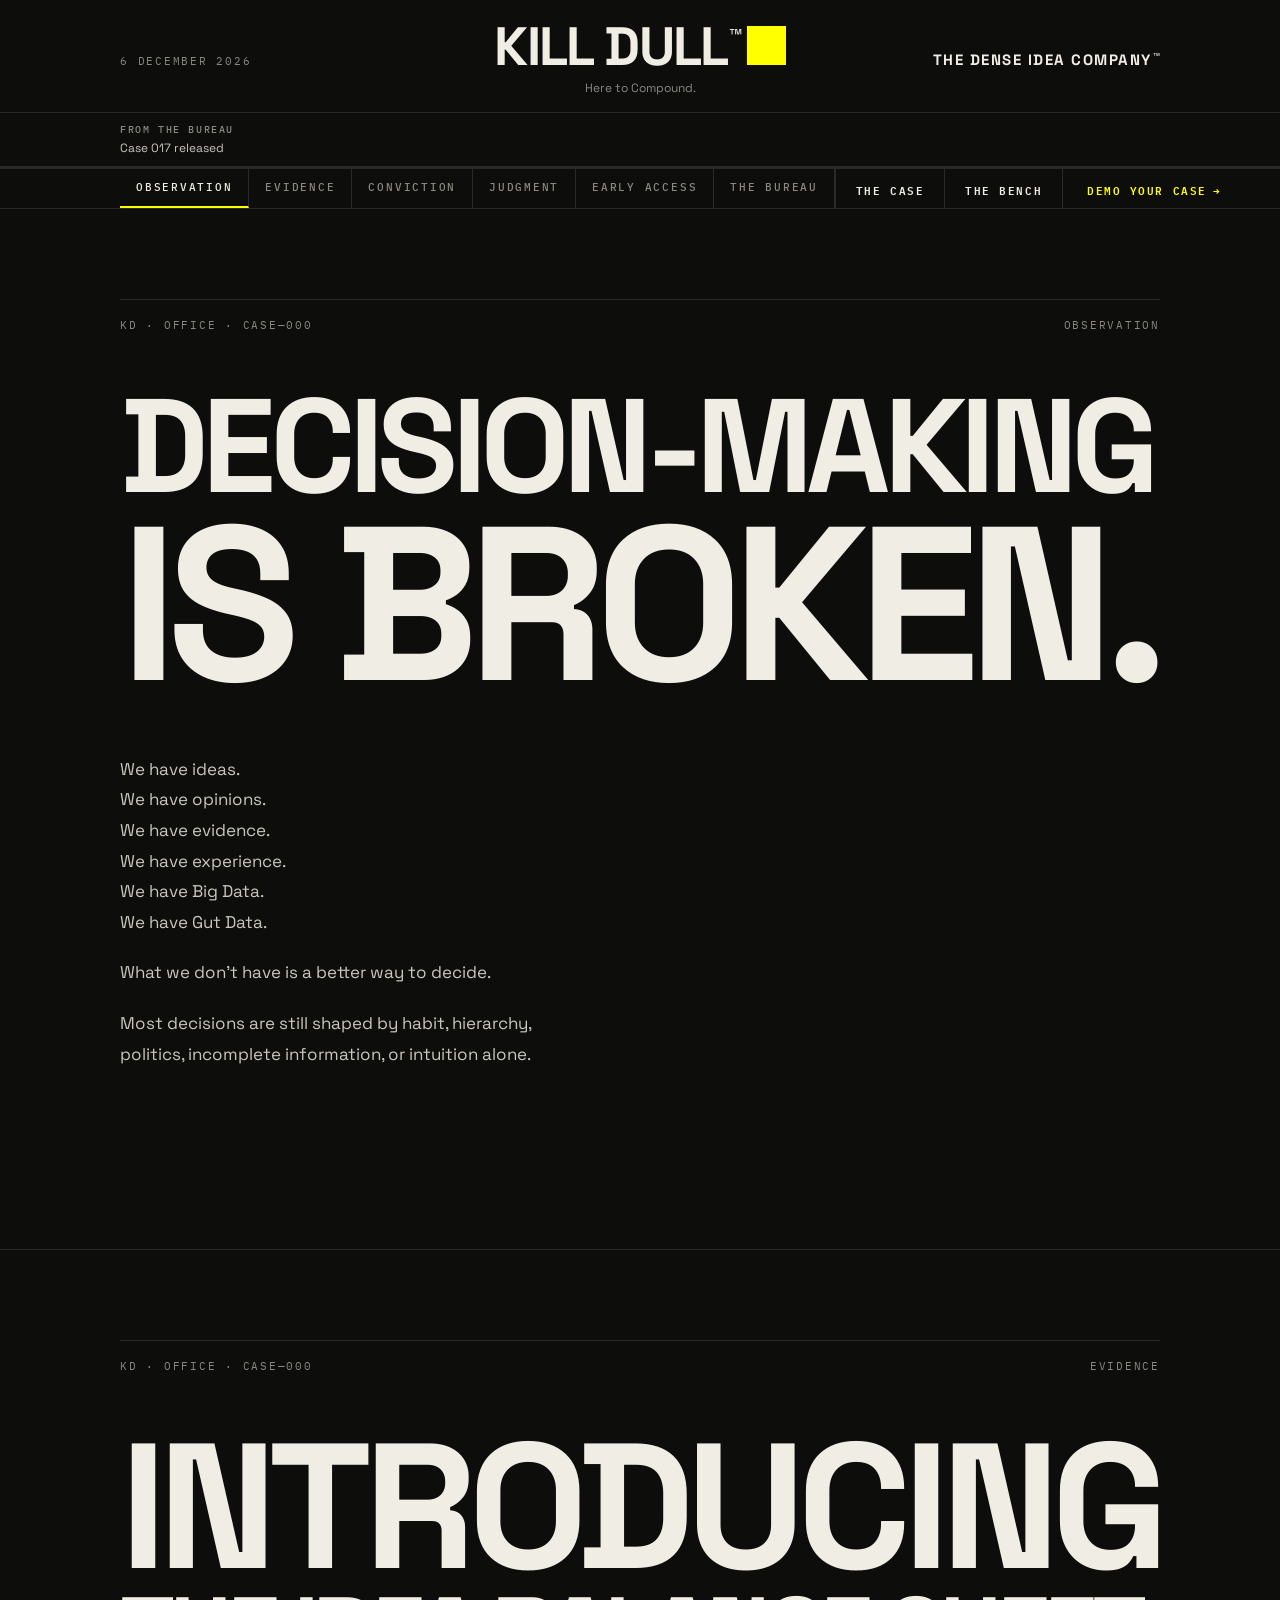
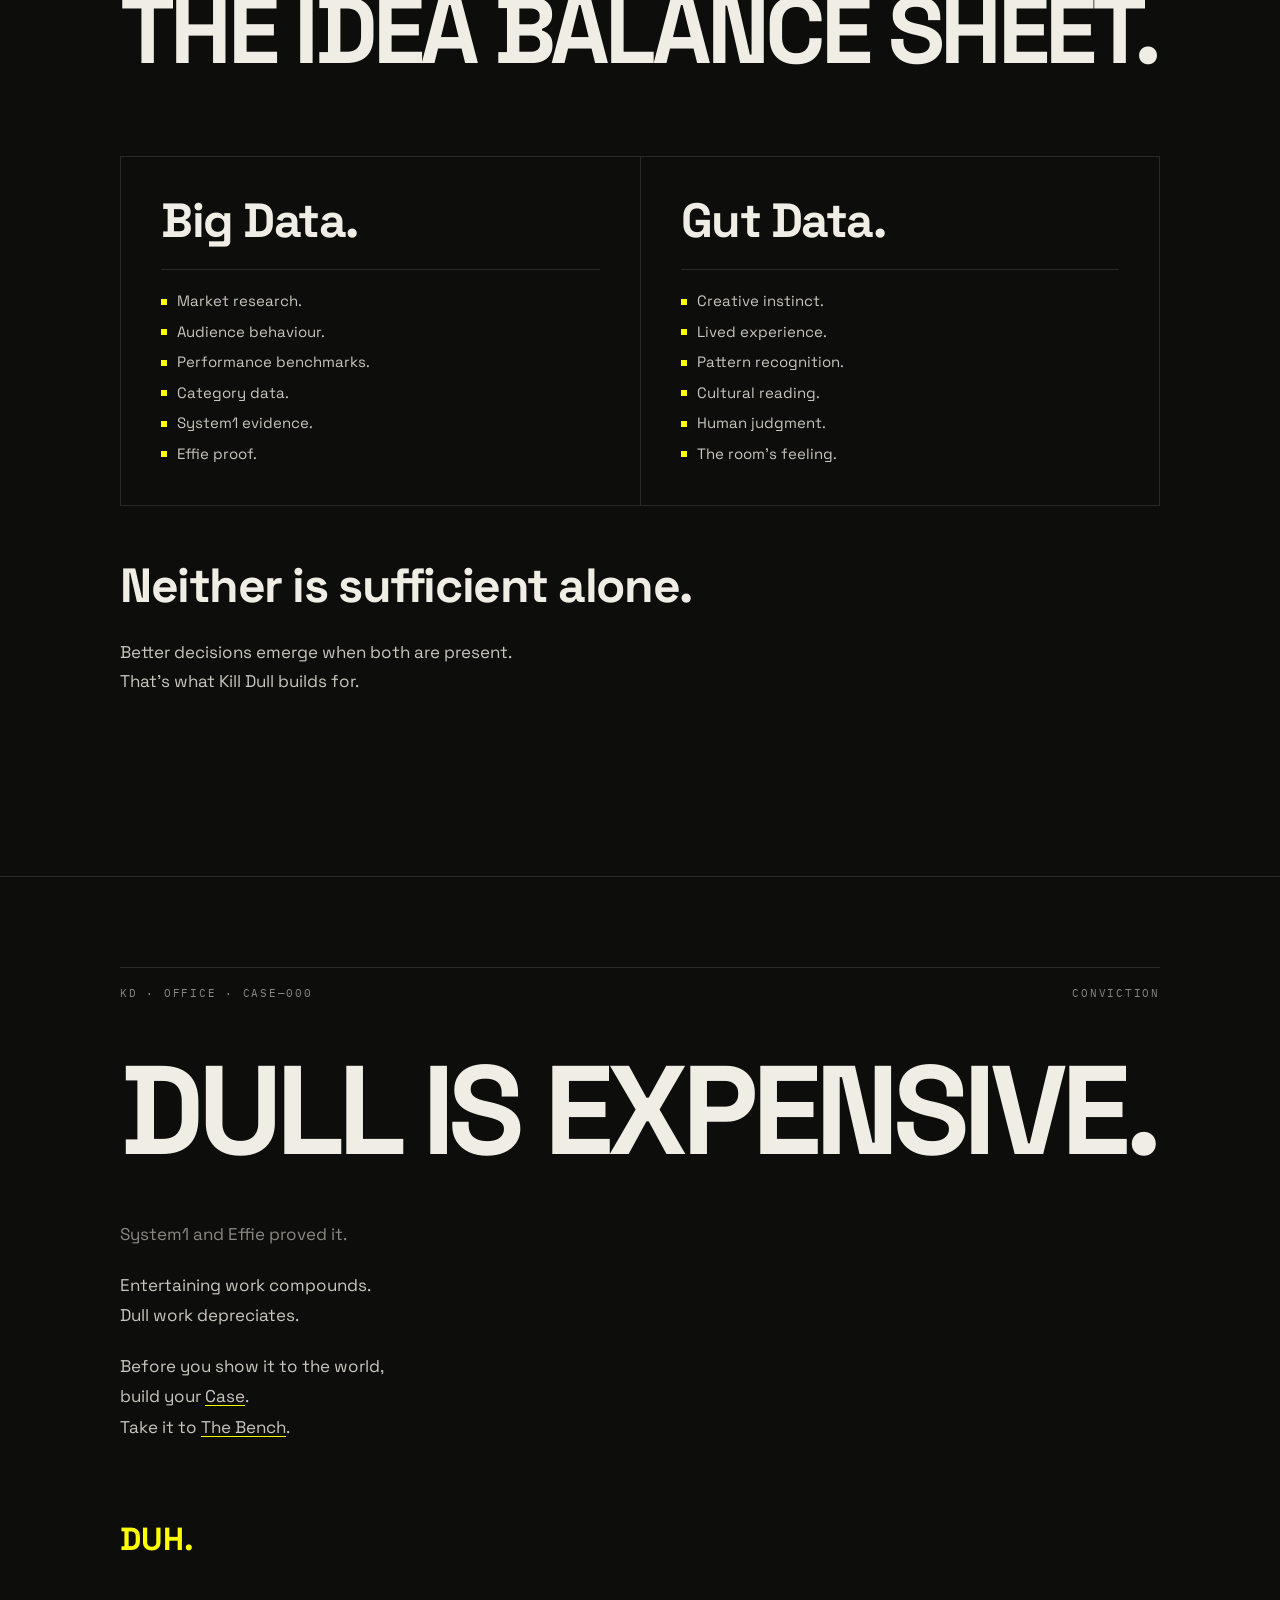
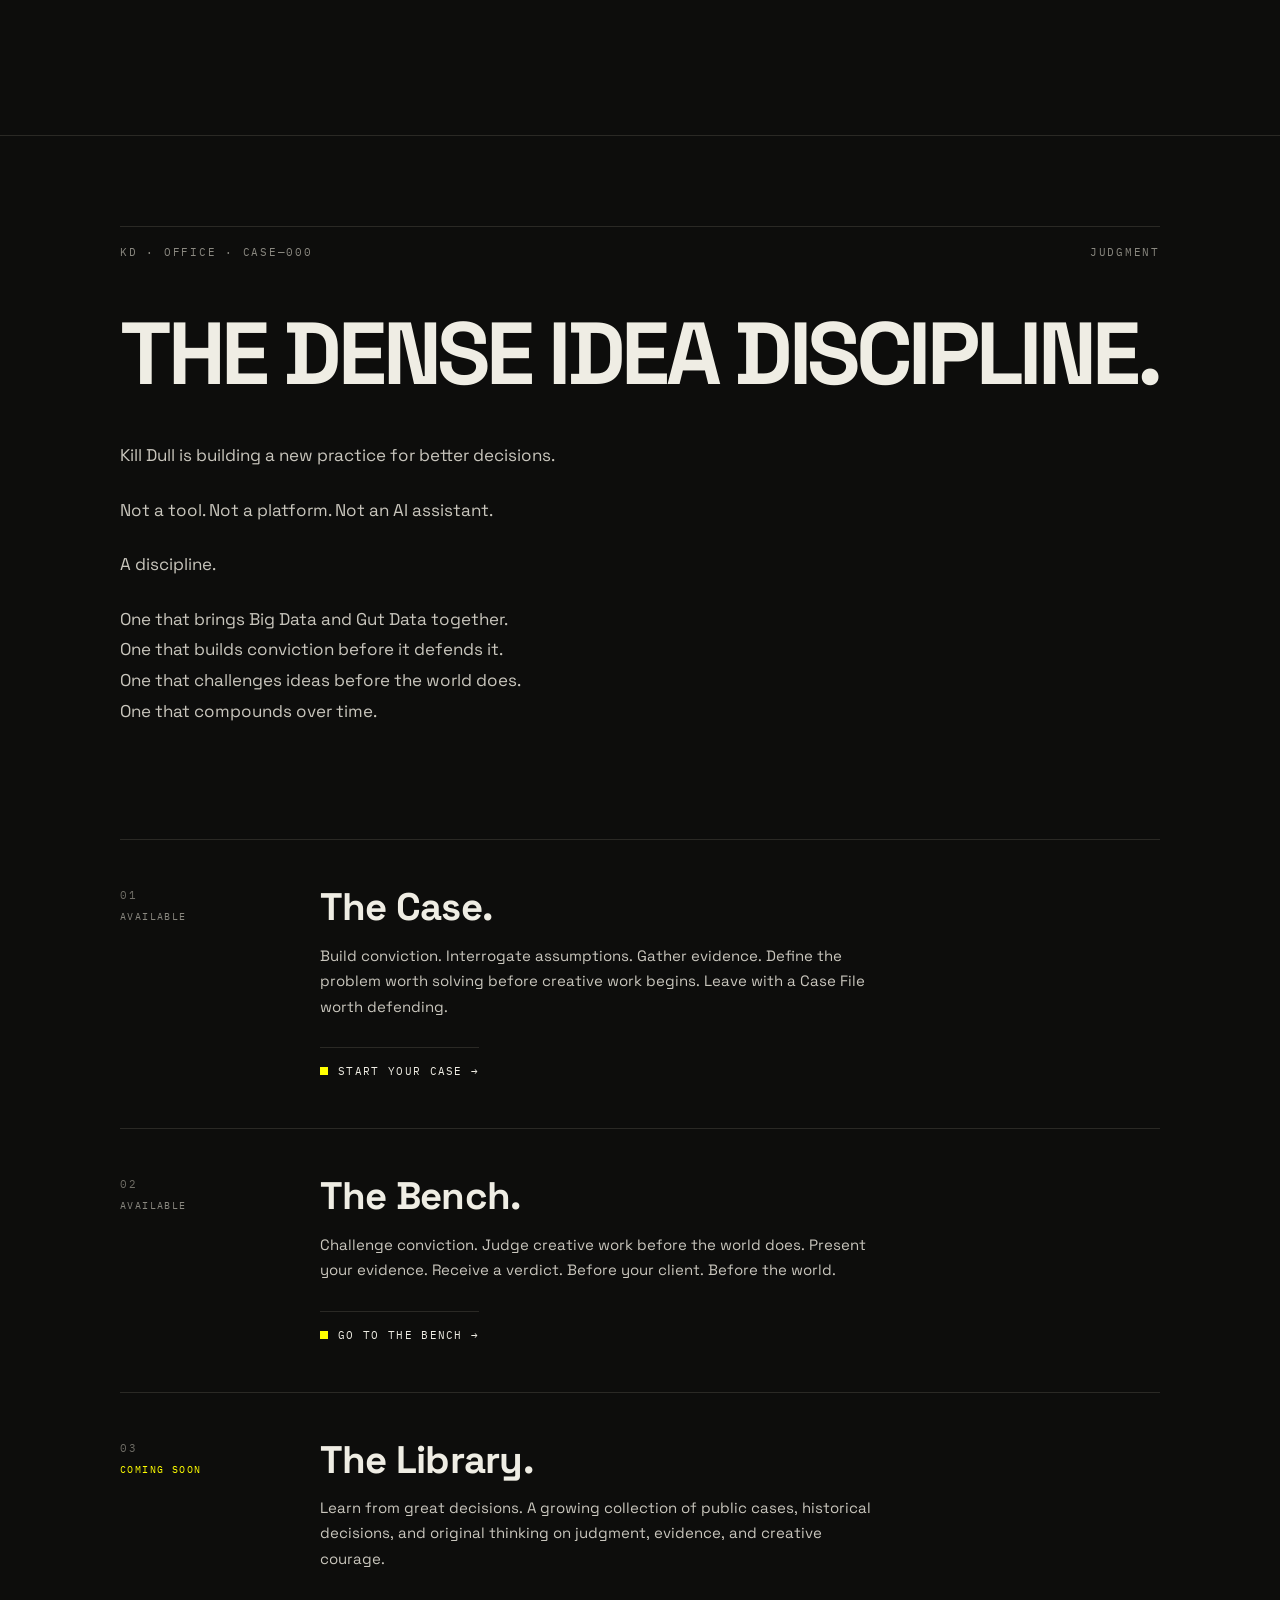
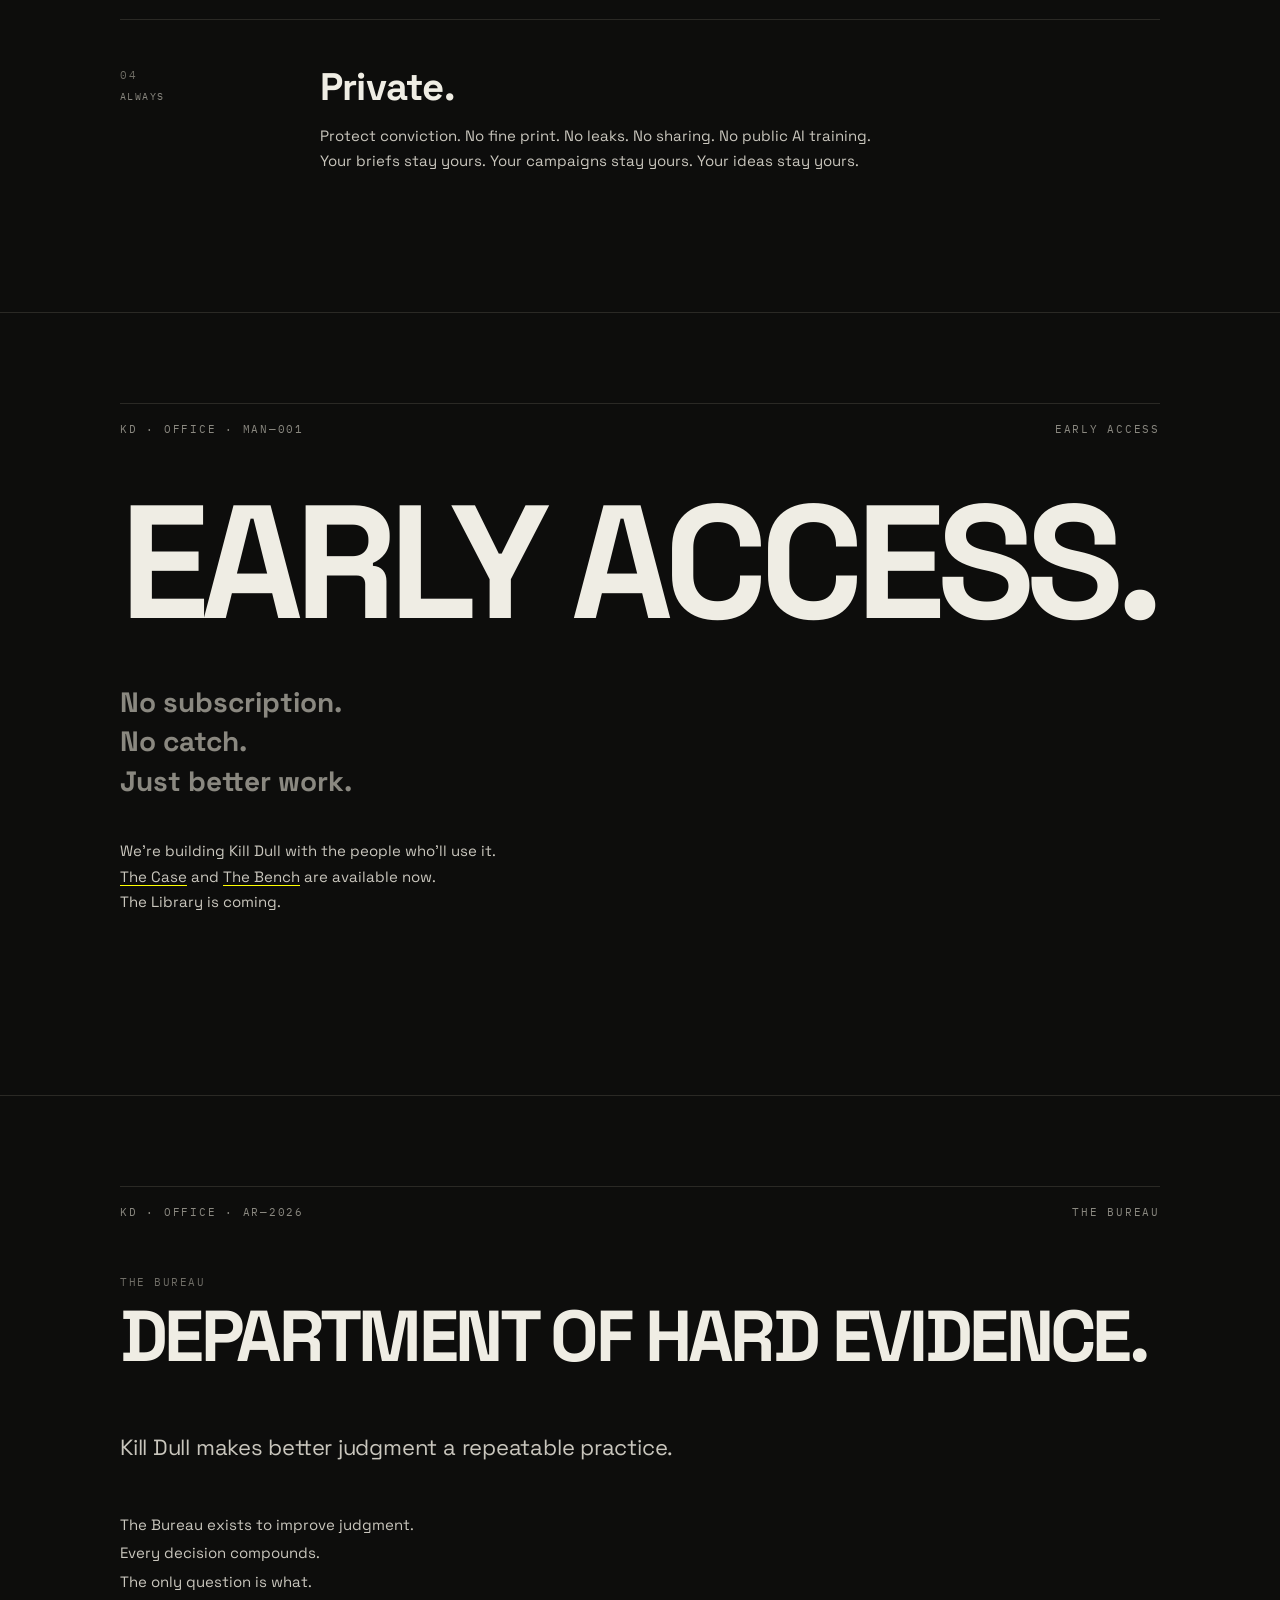
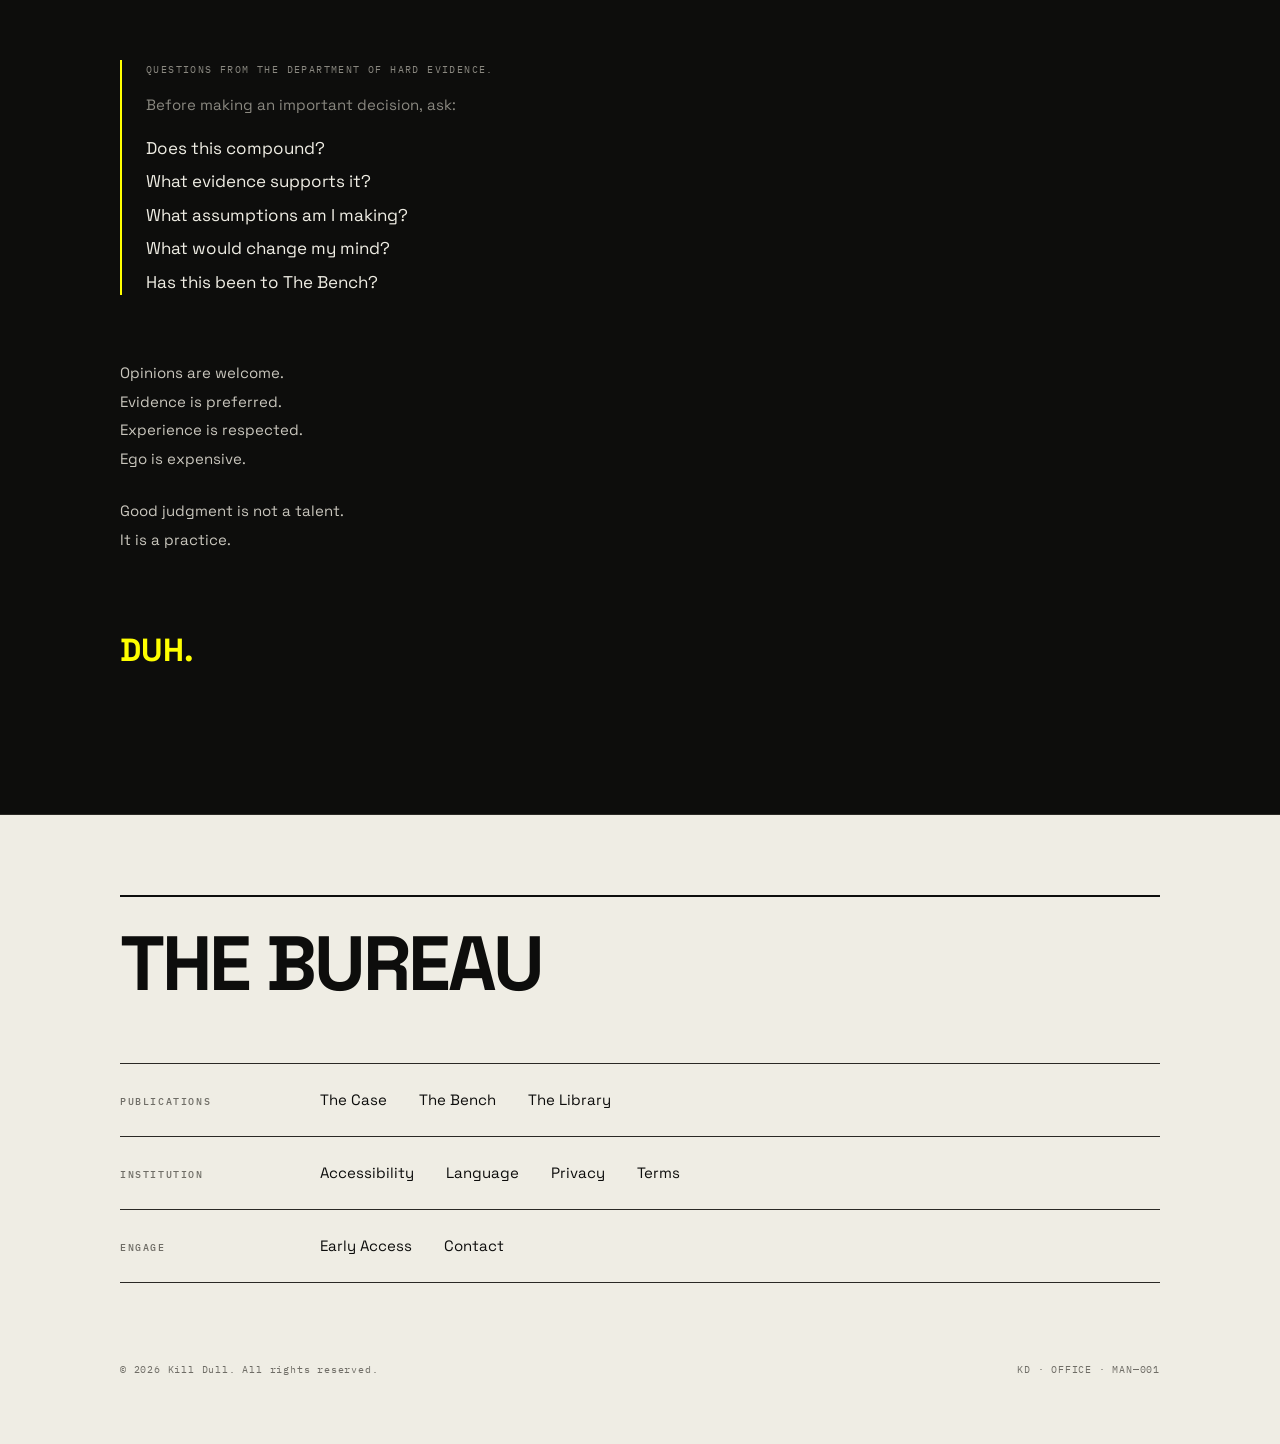
==== commit 3a63d616: "feat: institutional footer, library/accessibility/language/privacy/terms pages Co-Authored-By: Claud" ====
--- a/index.html
+++ b/index.html
@@ -715,44 +715,117 @@
 }
 
 /* FOOTER */
-.footer { background: var(--paper); color: var(--ink); border-top: 1px solid var(--border); }
-.footer-inner { padding: var(--section-pad-v) var(--section-pad-h); }
-.footer-lockup { margin-bottom: 48px; }
-.footer-logo {
-  font-family: 'Space Grotesk', sans-serif;
-  font-weight: 700;
-  font-size: 30px;
-  letter-spacing: -0.02em;
-  line-height: 1;
-  margin-bottom: 6px;
-  display: flex;
+.footer {
+  background: var(--paper);
+  color: var(--ink);
+  border-top: 1px solid #2a2925;
+}
+
+.footer-inner {
+  padding: 80px 120px;
+}
+
+.footer-bureau {
+  font-family: 'Space Grotesk', sans-serif;
+  font-weight: 700;
+  font-size: clamp(40px, 6vw, 80px);
+  letter-spacing: -0.04em;
+  line-height: 0.9;
+  color: var(--ink);
+  margin-bottom: 64px;
+  border-top: 2px solid var(--ink);
+  padding-top: 32px;
+}
+
+.footer-index {
+  display: flex;
+  flex-direction: column;
+  gap: 0;
+  border-top: 1px solid #2a2925;
+  margin-bottom: 80px;
+}
+
+.footer-section {
+  display: grid;
+  grid-template-columns: 200px 1fr;
+  gap: 0;
+  padding: 24px 0;
+  border-bottom: 1px solid #2a2925;
   align-items: baseline;
 }
-.footer-lockup-sub {
-  font-family: 'Space Grotesk', sans-serif;
-  font-size: 12px;
-  font-weight: 400;
-  color: var(--text-tertiary);
-  line-height: 1.5;
-  letter-spacing: 0;
-}
-.footer-nav {
+
+.footer-section-label {
+  font-family: 'IBM Plex Mono', monospace;
+  font-size: 10px;
+  font-weight: 500;
+  letter-spacing: 0.16em;
+  color: #6f6d66;
+  text-transform: uppercase;
+  padding-right: 40px;
+}
+
+.footer-section nav {
   display: flex;
   flex-wrap: wrap;
   gap: 4px 32px;
-  margin-bottom: 32px;
-  font-family: 'IBM Plex Mono', monospace;
-  font-size: 11px;
-  letter-spacing: 0.10em;
-}
-.footer-nav a { color: var(--ink); text-decoration: none; }
-.footer-nav a:hover { color: var(--yellow); }
-.footer-copy {
+}
+
+.footer-section nav a {
+  font-family: 'Space Grotesk', sans-serif;
+  font-size: 15px;
+  font-weight: 400;
+  color: var(--ink);
+  text-decoration: none;
+  line-height: 1.6;
+}
+
+.footer-section nav a:hover {
+  color: #555;
+}
+
+.footer-section nav a:focus-visible {
+  outline: 2px solid var(--yellow);
+  outline-offset: 2px;
+}
+
+.footer-colophon {
+  display: flex;
+  justify-content: space-between;
+  align-items: baseline;
   font-family: 'IBM Plex Mono', monospace;
   font-size: 10px;
   letter-spacing: 0.08em;
-  color: var(--text-secondary);
-}
+  color: #6f6d66;
+}
+
+/* INSTITUTIONAL PAGES */
+.inst-section {
+  padding: 90px 120px 180px;
+  max-width: 1400px;
+}
+
+.inst-headline {
+  font-family: 'Space Grotesk', sans-serif;
+  font-weight: 700;
+  font-size: clamp(40px, 6vw, 80px);
+  letter-spacing: -0.04em;
+  line-height: 0.9;
+  color: var(--paper);
+  margin-bottom: 48px;
+  margin-top: 24px;
+}
+
+.inst-body {
+  font-family: 'Space Grotesk', sans-serif;
+  font-size: 17px;
+  font-weight: 400;
+  color: var(--text-body);
+  line-height: 1.8;
+  max-width: 640px;
+}
+
+.inst-body p { margin-bottom: 24px; }
+.inst-body p:last-child { margin-bottom: 0; }
 
 /* TABLET */
 @media (max-width: 1279px) {
@@ -763,6 +836,9 @@
   .masthead-wordmark { font-size: 45px; }
   .unified-nav { padding: 0 64px; }
   .evidence-grid { grid-template-columns: 1fr 1fr; }
+}
+
+@media (max-width: 1279px) {
   .footer-inner { padding: 64px; }
 }
 
@@ -784,7 +860,13 @@
   .evidence-grid { grid-template-columns: 1fr; }
   .discipline-item { grid-template-columns: 1fr; gap: 16px; }
   .discipline-meta { flex-direction: row; padding-right: 0; }
+}
+
+@media (max-width: 767px) {
   .footer-inner { padding: 48px 24px; }
+  .footer-section { grid-template-columns: 1fr; gap: 12px; }
+  .footer-section-label { padding-right: 0; }
+  .footer-colophon { flex-direction: column; gap: 8px; }
 }
 </style>
 </head>
@@ -1042,19 +1124,45 @@
 <!-- FOOTER -->
 <footer class="footer" role="contentinfo">
   <div class="footer-inner">
-    <div class="footer-lockup">
-      <div class="footer-logo">KILL DULL<span class="tm">&#x2122;</span><span class="terminal"></span></div>
-      <div class="footer-lockup-sub">The Dense Idea Company<span class="tm">&#x2122;</span></div>
-      <div class="footer-lockup-sub">Here to Compound.</div>
+
+    <div class="footer-bureau">THE BUREAU</div>
+
+    <div class="footer-index">
+
+      <div class="footer-section">
+        <div class="footer-section-label">PUBLICATIONS</div>
+        <nav aria-label="Publications">
+          <a href="/truth.html">The Case</a>
+          <a href="/reckoning.html">The Bench</a>
+          <a href="/library.html">The Library</a>
+        </nav>
+      </div>
+
+      <div class="footer-section">
+        <div class="footer-section-label">INSTITUTION</div>
+        <nav aria-label="Institution">
+          <a href="/accessibility.html">Accessibility</a>
+          <a href="/language.html">Language</a>
+          <a href="/privacy.html">Privacy</a>
+          <a href="/terms.html">Terms</a>
+        </nav>
+      </div>
+
+      <div class="footer-section">
+        <div class="footer-section-label">ENGAGE</div>
+        <nav aria-label="Engage">
+          <a href="/truth.html">Early Access</a>
+          <a href="/contact.html">Contact</a>
+        </nav>
+      </div>
+
     </div>
-    <nav class="footer-nav" aria-label="Footer navigation">
-      <a href="#">THE LIBRARY</a>
-      <a href="#">About</a>
-      <a href="#">Contact</a>
-      <a href="#">Privacy</a>
-      <a href="#">Terms</a>
-    </nav>
-    <p class="footer-copy">&#169; 2026 Kill Dull. All rights reserved.</p>
+
+    <div class="footer-colophon">
+      <span>&#169; 2026 Kill Dull. All rights reserved.</span>
+      <span>KD &middot; OFFICE &middot; MAN&#x2014;001</span>
+    </div>
+
   </div>
 </footer>
 
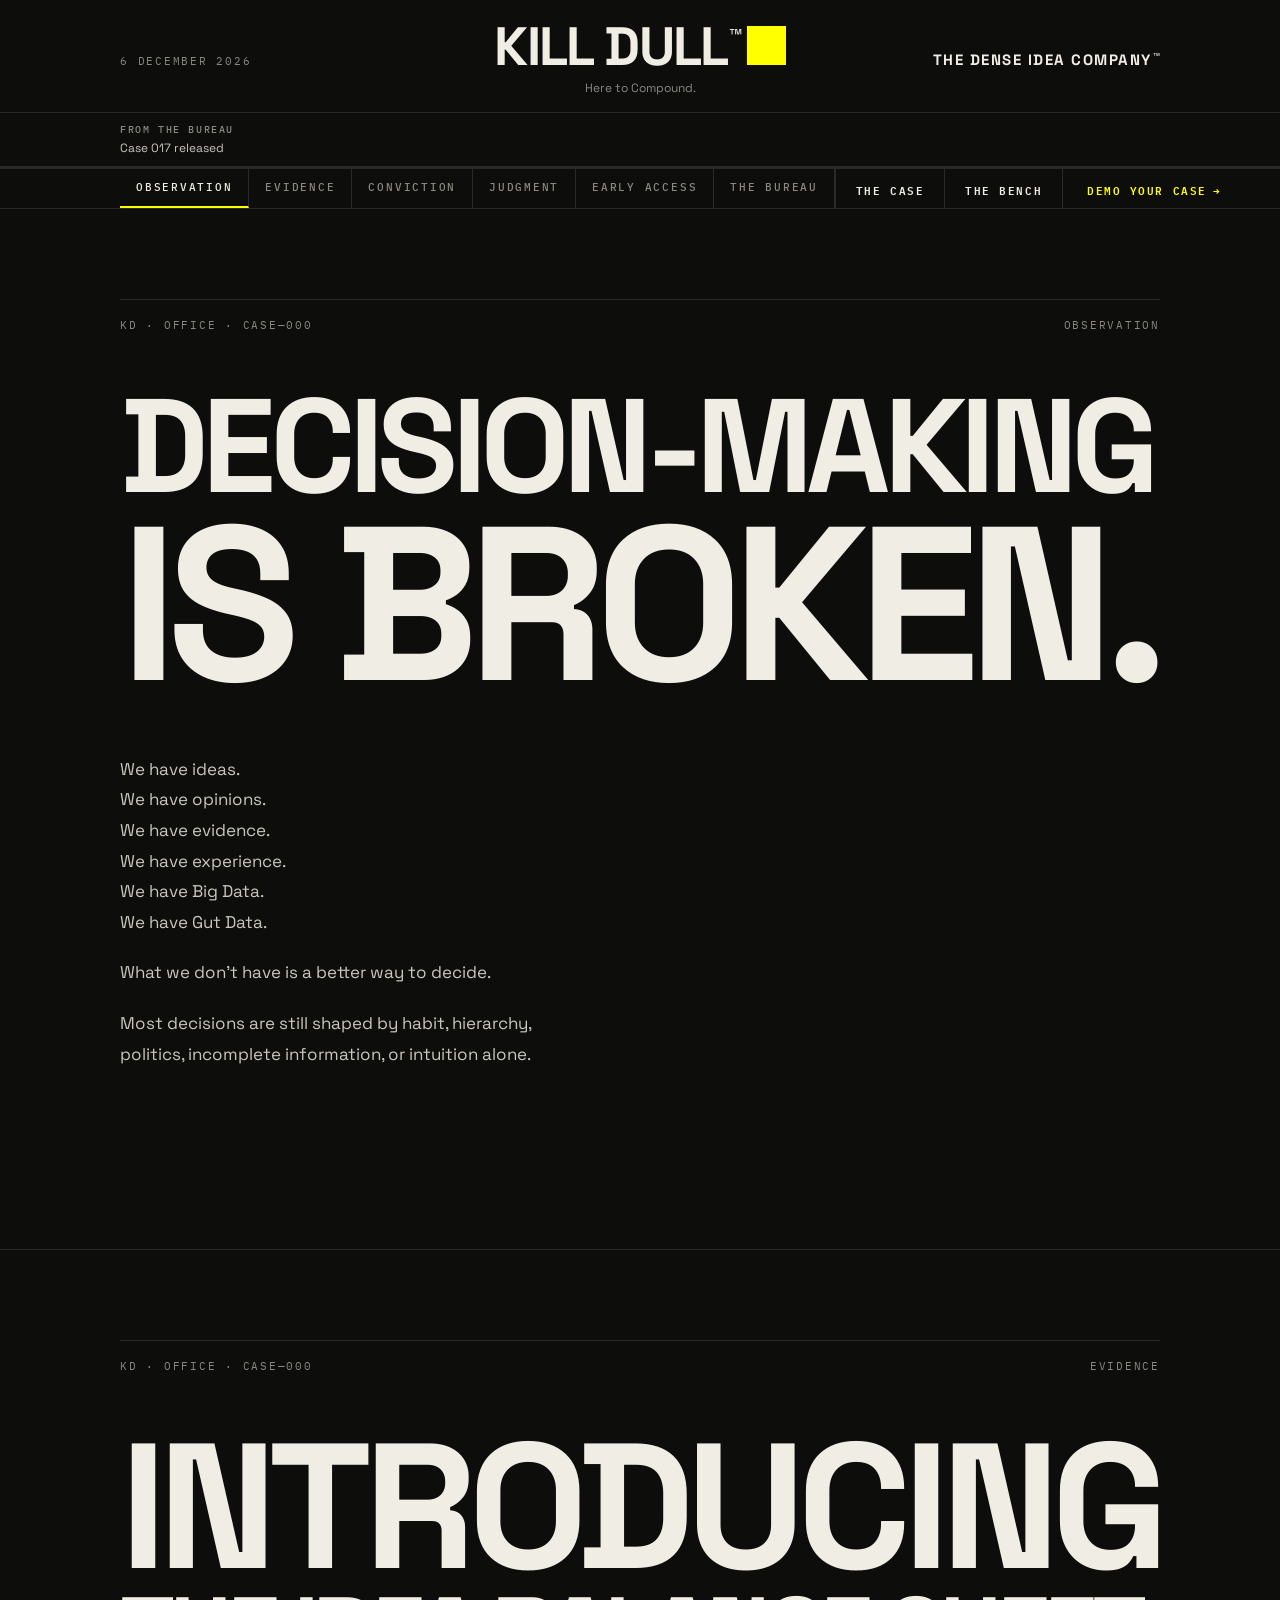
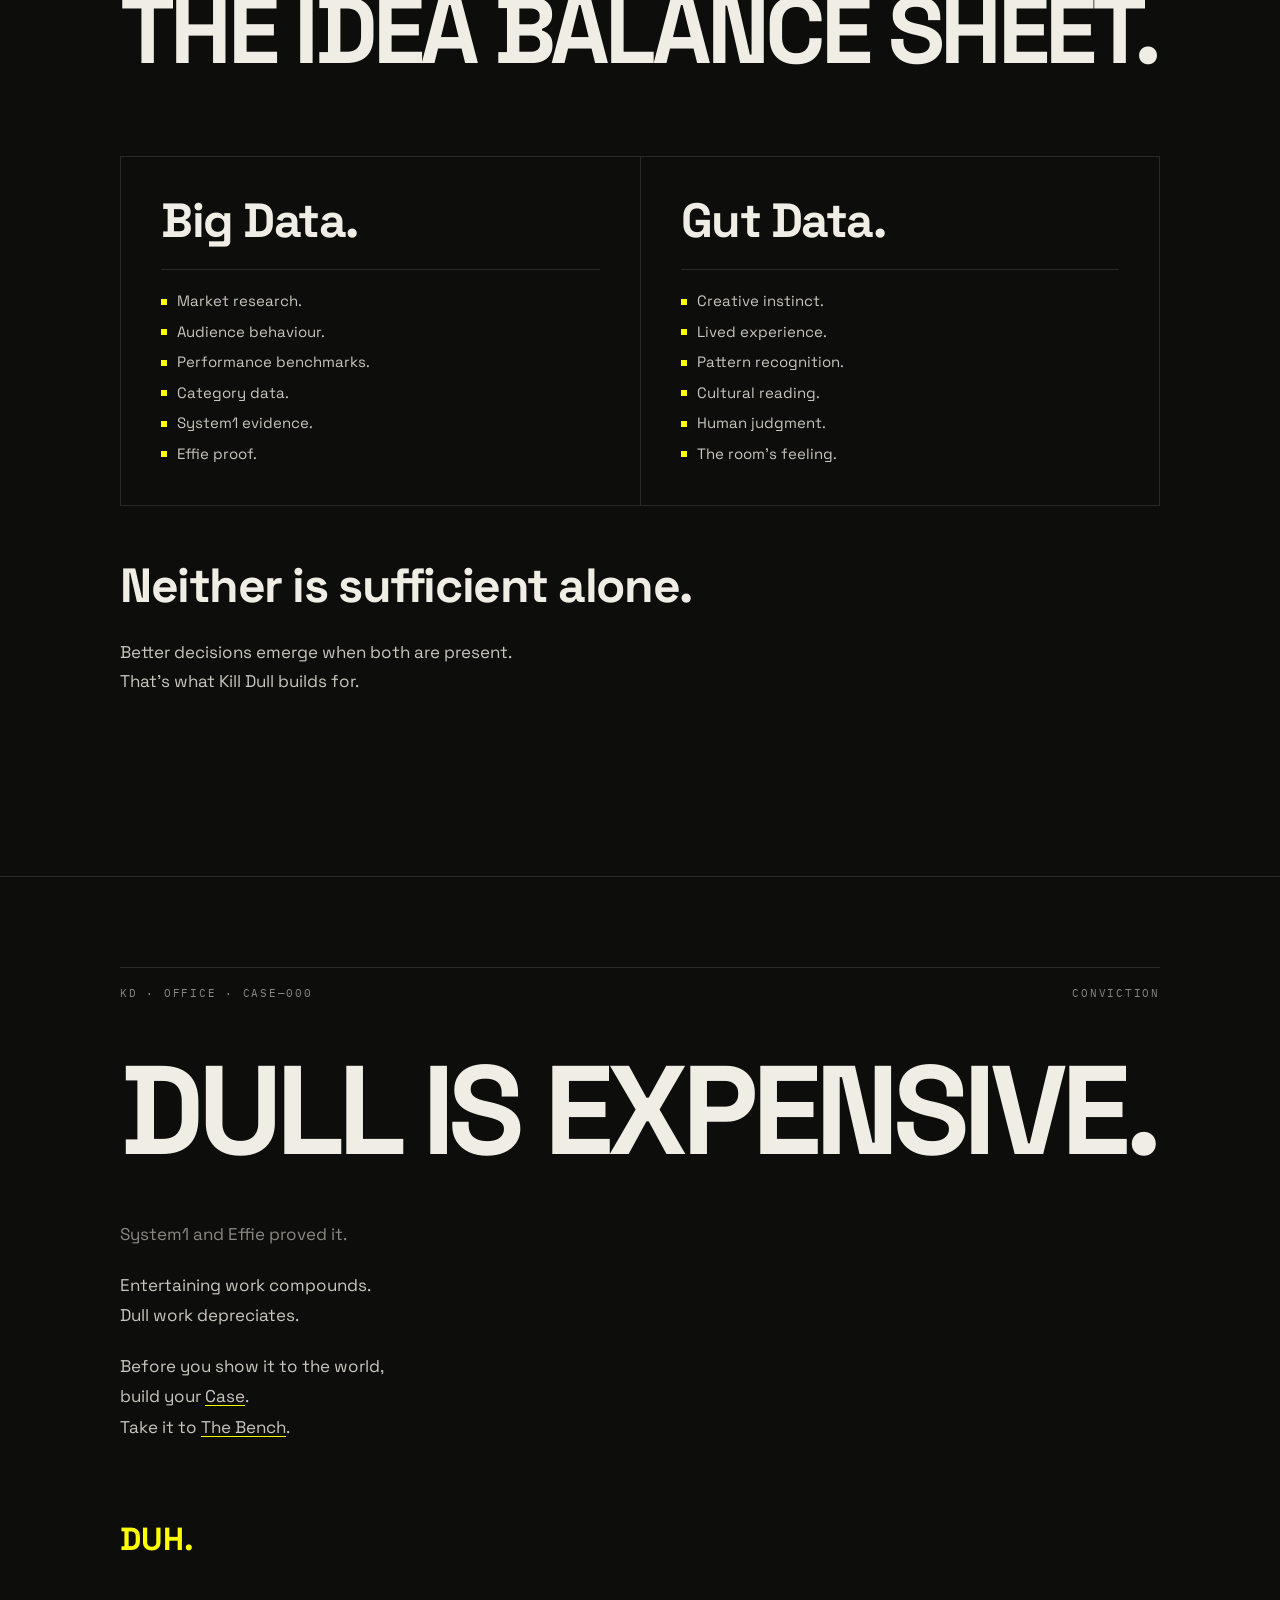
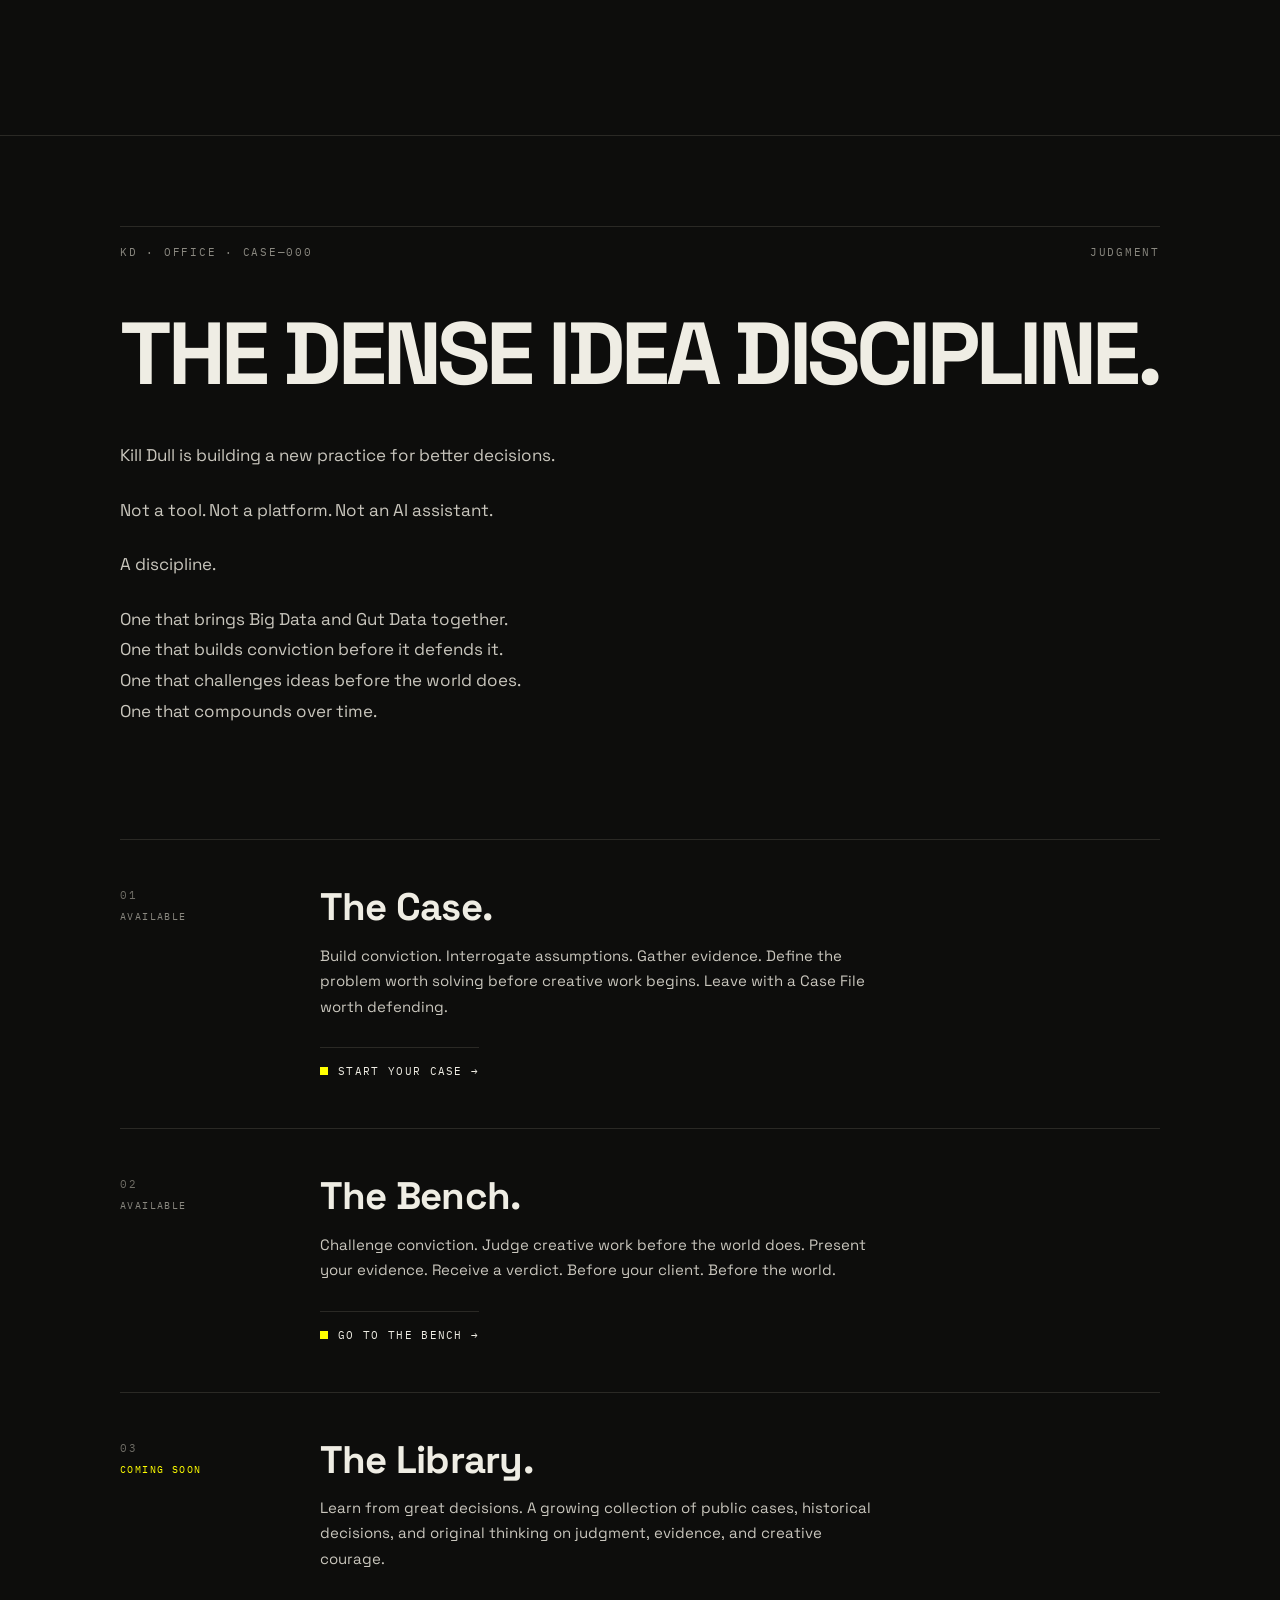
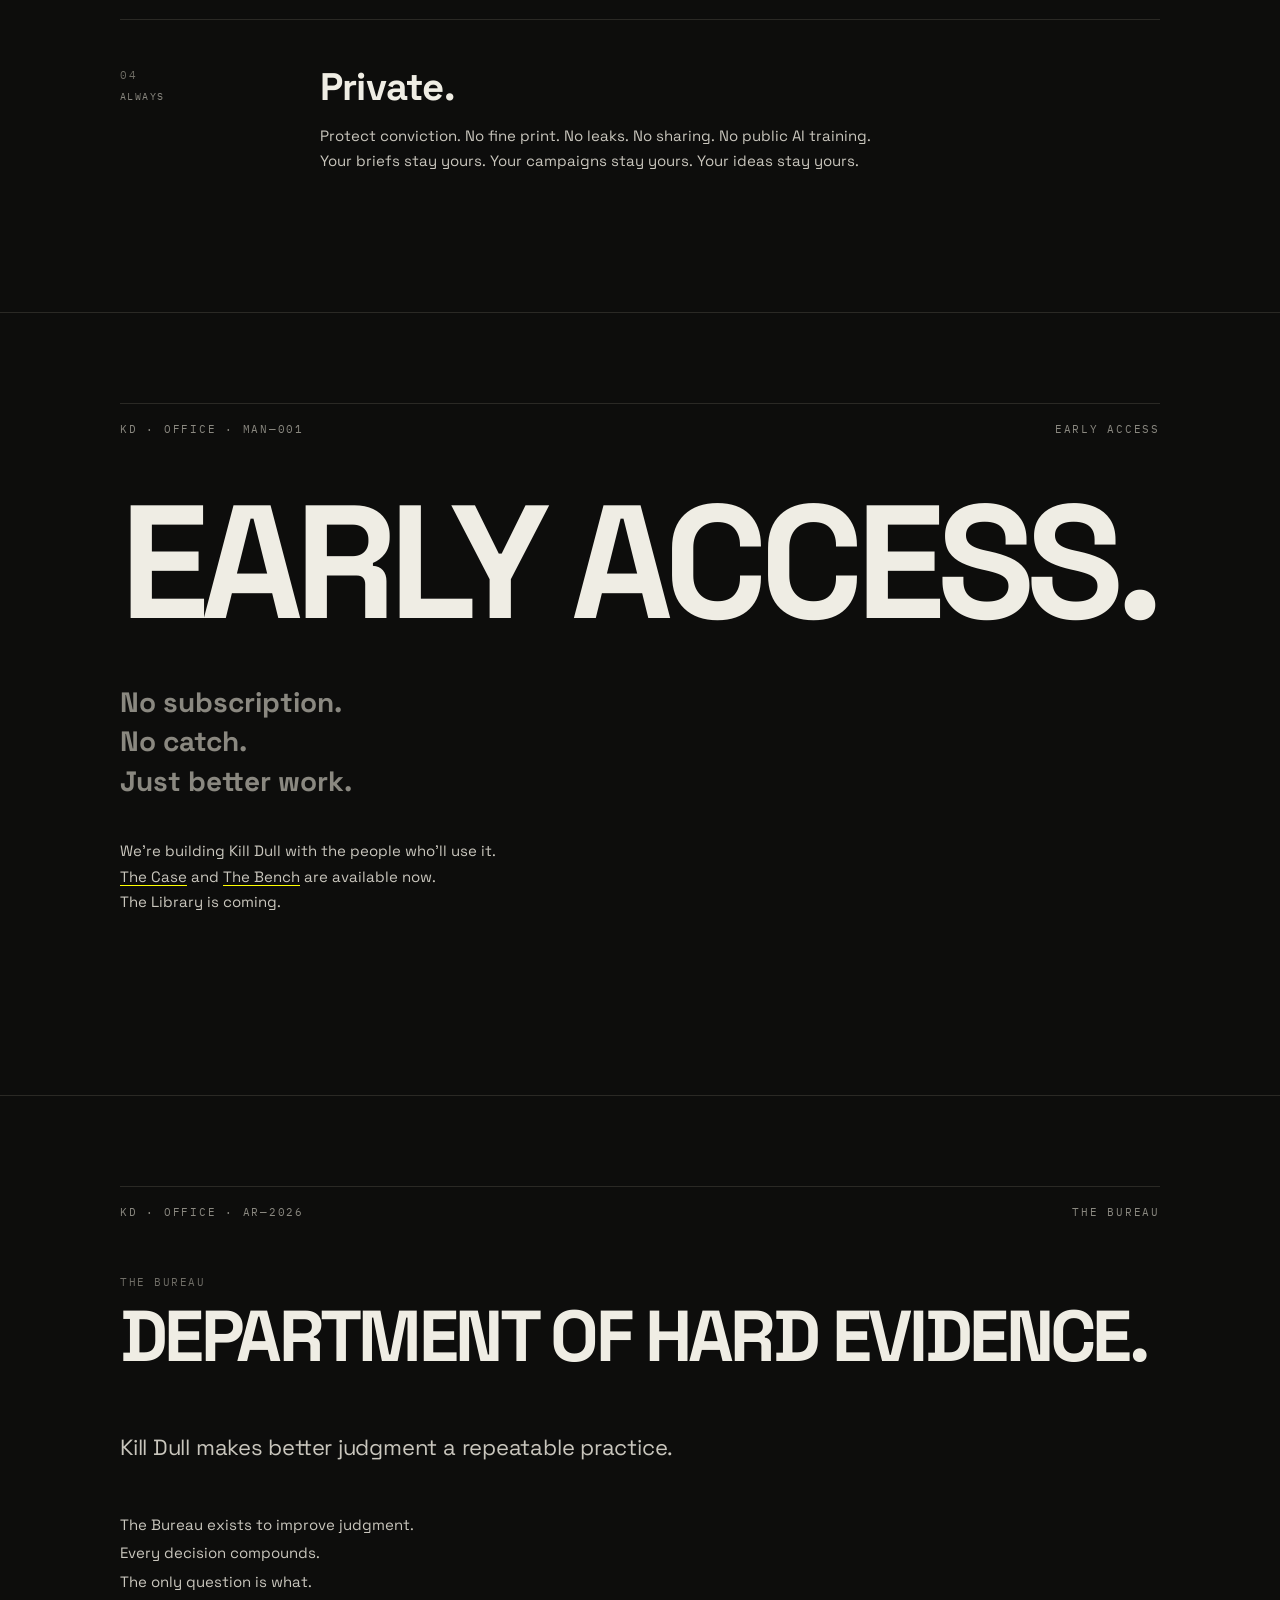
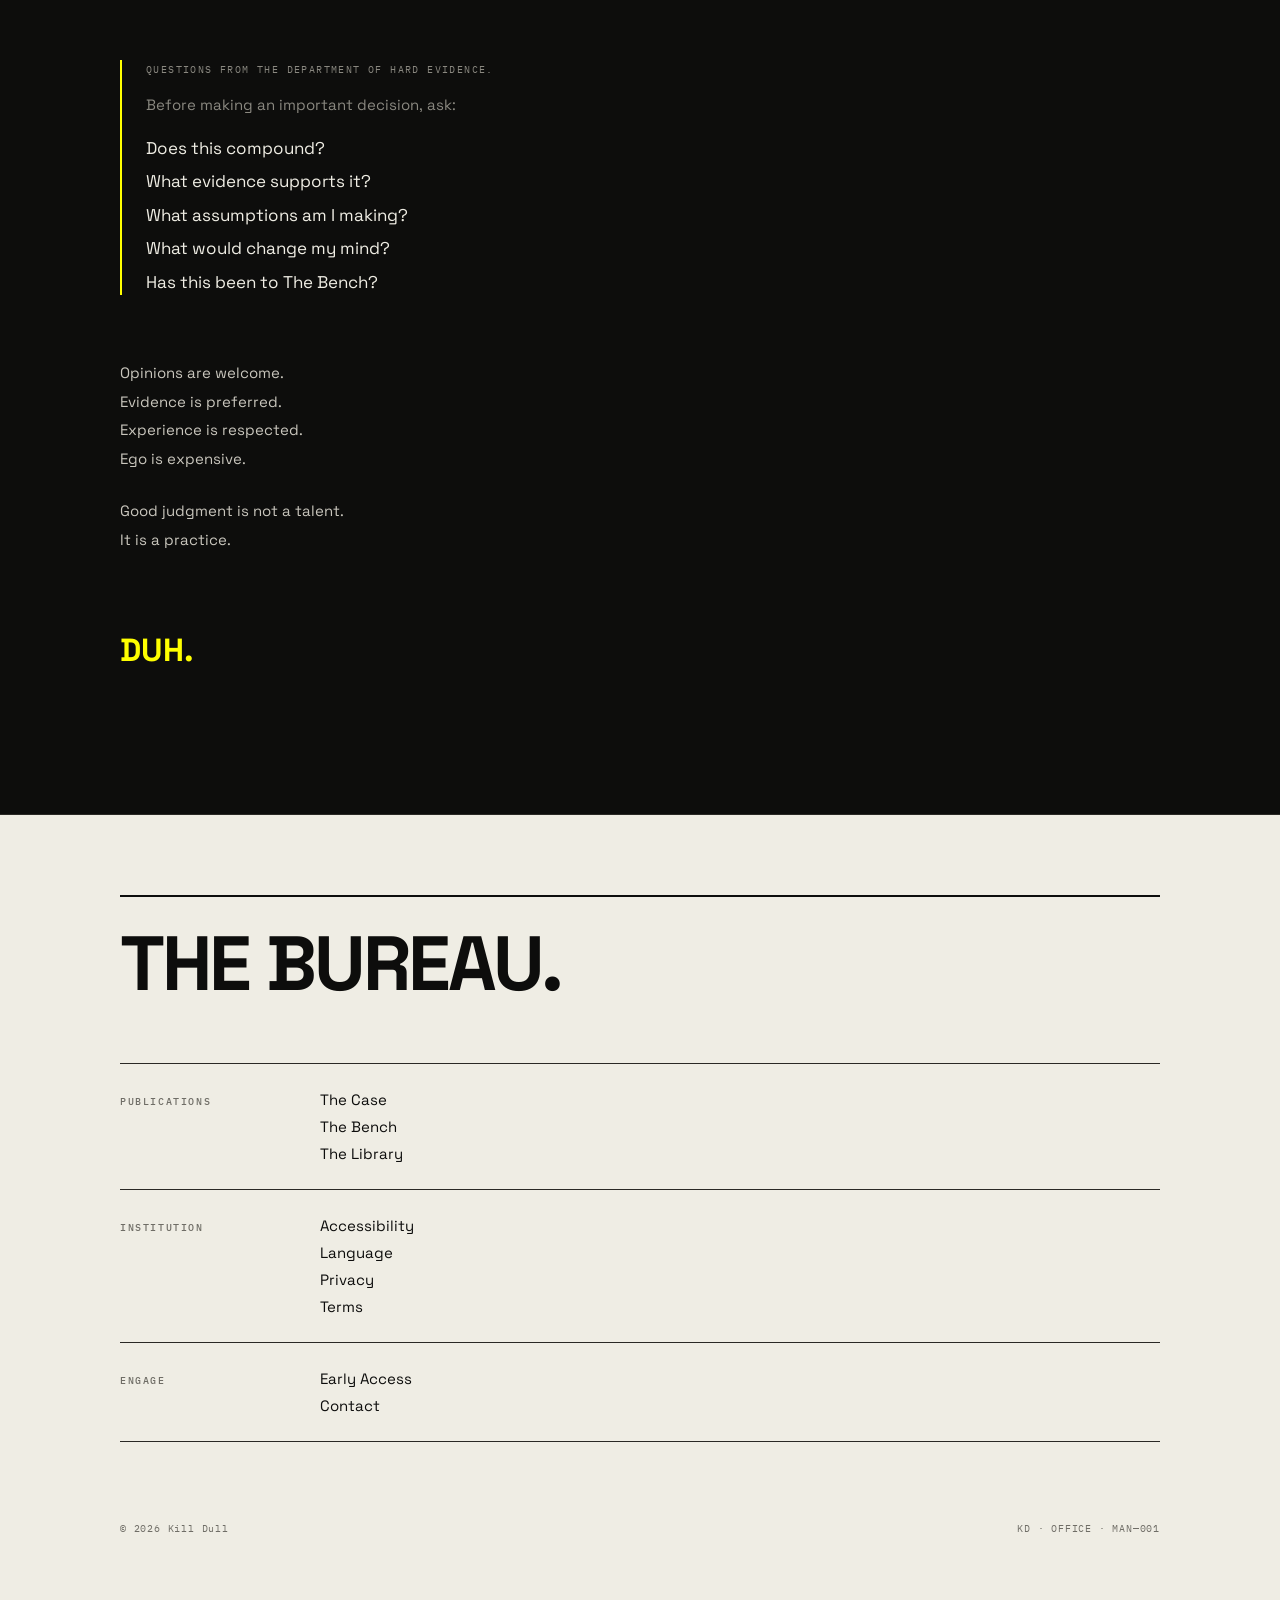
==== commit f3bcfe60: "refine: footer period, index spacing, copyright, aria labels Co-Authored-By: Claude Sonnet 4.6 <nore" ====
--- a/index.html
+++ b/index.html
@@ -749,7 +749,7 @@
   display: grid;
   grid-template-columns: 200px 1fr;
   gap: 0;
-  padding: 24px 0;
+  padding: 28px 0;
   border-bottom: 1px solid #2a2925;
   align-items: baseline;
 }
@@ -766,8 +766,9 @@
 
 .footer-section nav {
   display: flex;
-  flex-wrap: wrap;
-  gap: 4px 32px;
+  flex-direction: column;
+  gap: 12px;
+  flex-wrap: nowrap;
 }
 
 .footer-section nav a {
@@ -776,7 +777,8 @@
   font-weight: 400;
   color: var(--ink);
   text-decoration: none;
-  line-height: 1.6;
+  line-height: 1;
+  display: block;
 }
 
 .footer-section nav a:hover {
@@ -785,7 +787,7 @@
 
 .footer-section nav a:focus-visible {
   outline: 2px solid var(--yellow);
-  outline-offset: 2px;
+  outline-offset: 3px;
 }
 
 .footer-colophon {
@@ -1125,7 +1127,7 @@
 <footer class="footer" role="contentinfo">
   <div class="footer-inner">
 
-    <div class="footer-bureau">THE BUREAU</div>
+    <div class="footer-bureau">THE BUREAU.</div>
 
     <div class="footer-index">
 
@@ -1134,32 +1136,32 @@
         <nav aria-label="Publications">
           <a href="/truth.html">The Case</a>
           <a href="/reckoning.html">The Bench</a>
-          <a href="/library.html">The Library</a>
+          <a href="/library.html" aria-label="The Kill Dull Library">The Library</a>
         </nav>
       </div>
 
       <div class="footer-section">
         <div class="footer-section-label">INSTITUTION</div>
         <nav aria-label="Institution">
-          <a href="/accessibility.html">Accessibility</a>
-          <a href="/language.html">Language</a>
-          <a href="/privacy.html">Privacy</a>
-          <a href="/terms.html">Terms</a>
+          <a href="/accessibility.html" aria-label="Accessibility statement">Accessibility</a>
+          <a href="/language.html" aria-label="Language settings">Language</a>
+          <a href="/privacy.html" aria-label="Privacy policy">Privacy</a>
+          <a href="/terms.html" aria-label="Terms of use">Terms</a>
         </nav>
       </div>
 
       <div class="footer-section">
         <div class="footer-section-label">ENGAGE</div>
         <nav aria-label="Engage">
-          <a href="/truth.html">Early Access</a>
-          <a href="/contact.html">Contact</a>
+          <a href="/truth.html" aria-label="Apply for early access">Early Access</a>
+          <a href="/contact.html" aria-label="Contact Kill Dull">Contact</a>
         </nav>
       </div>
 
     </div>
 
     <div class="footer-colophon">
-      <span>&#169; 2026 Kill Dull. All rights reserved.</span>
+      <span>&#169; 2026 Kill Dull<span class="tm">&#x2122;</span></span>
       <span>KD &middot; OFFICE &middot; MAN&#x2014;001</span>
     </div>
 
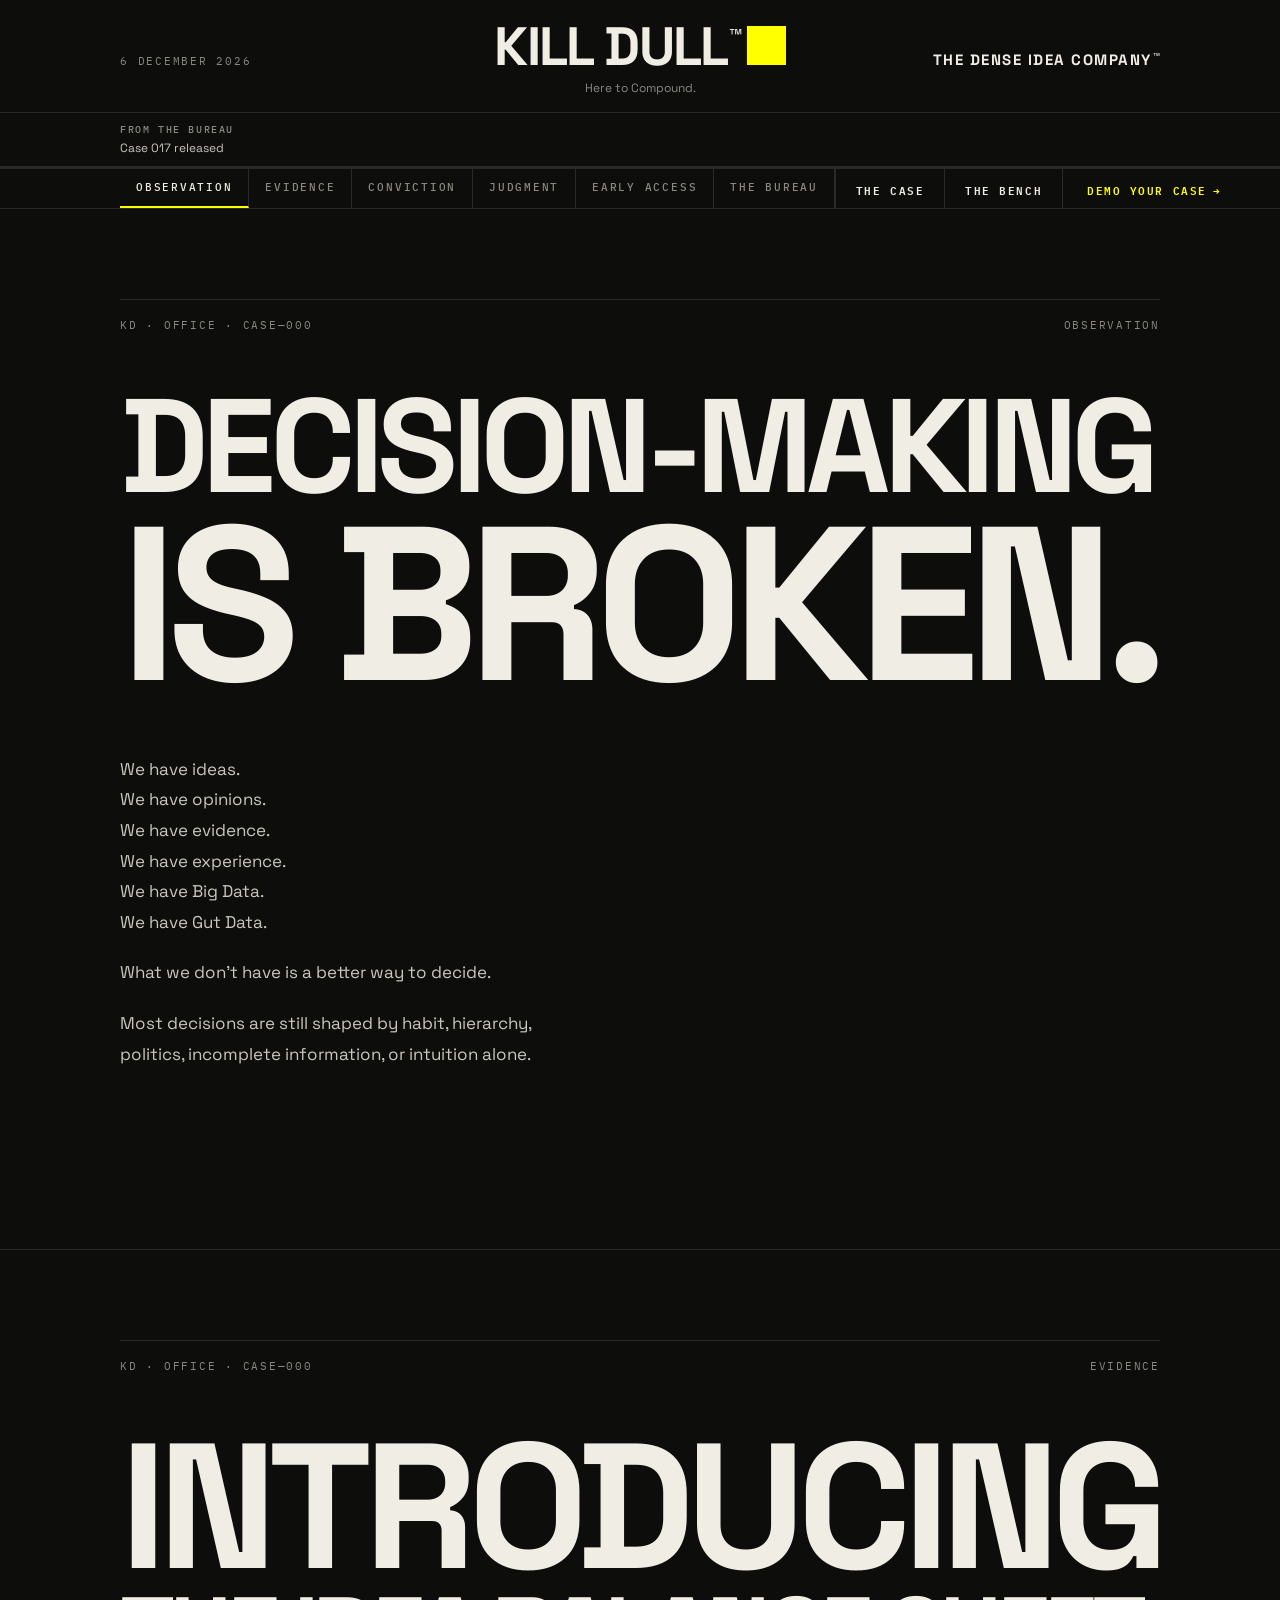
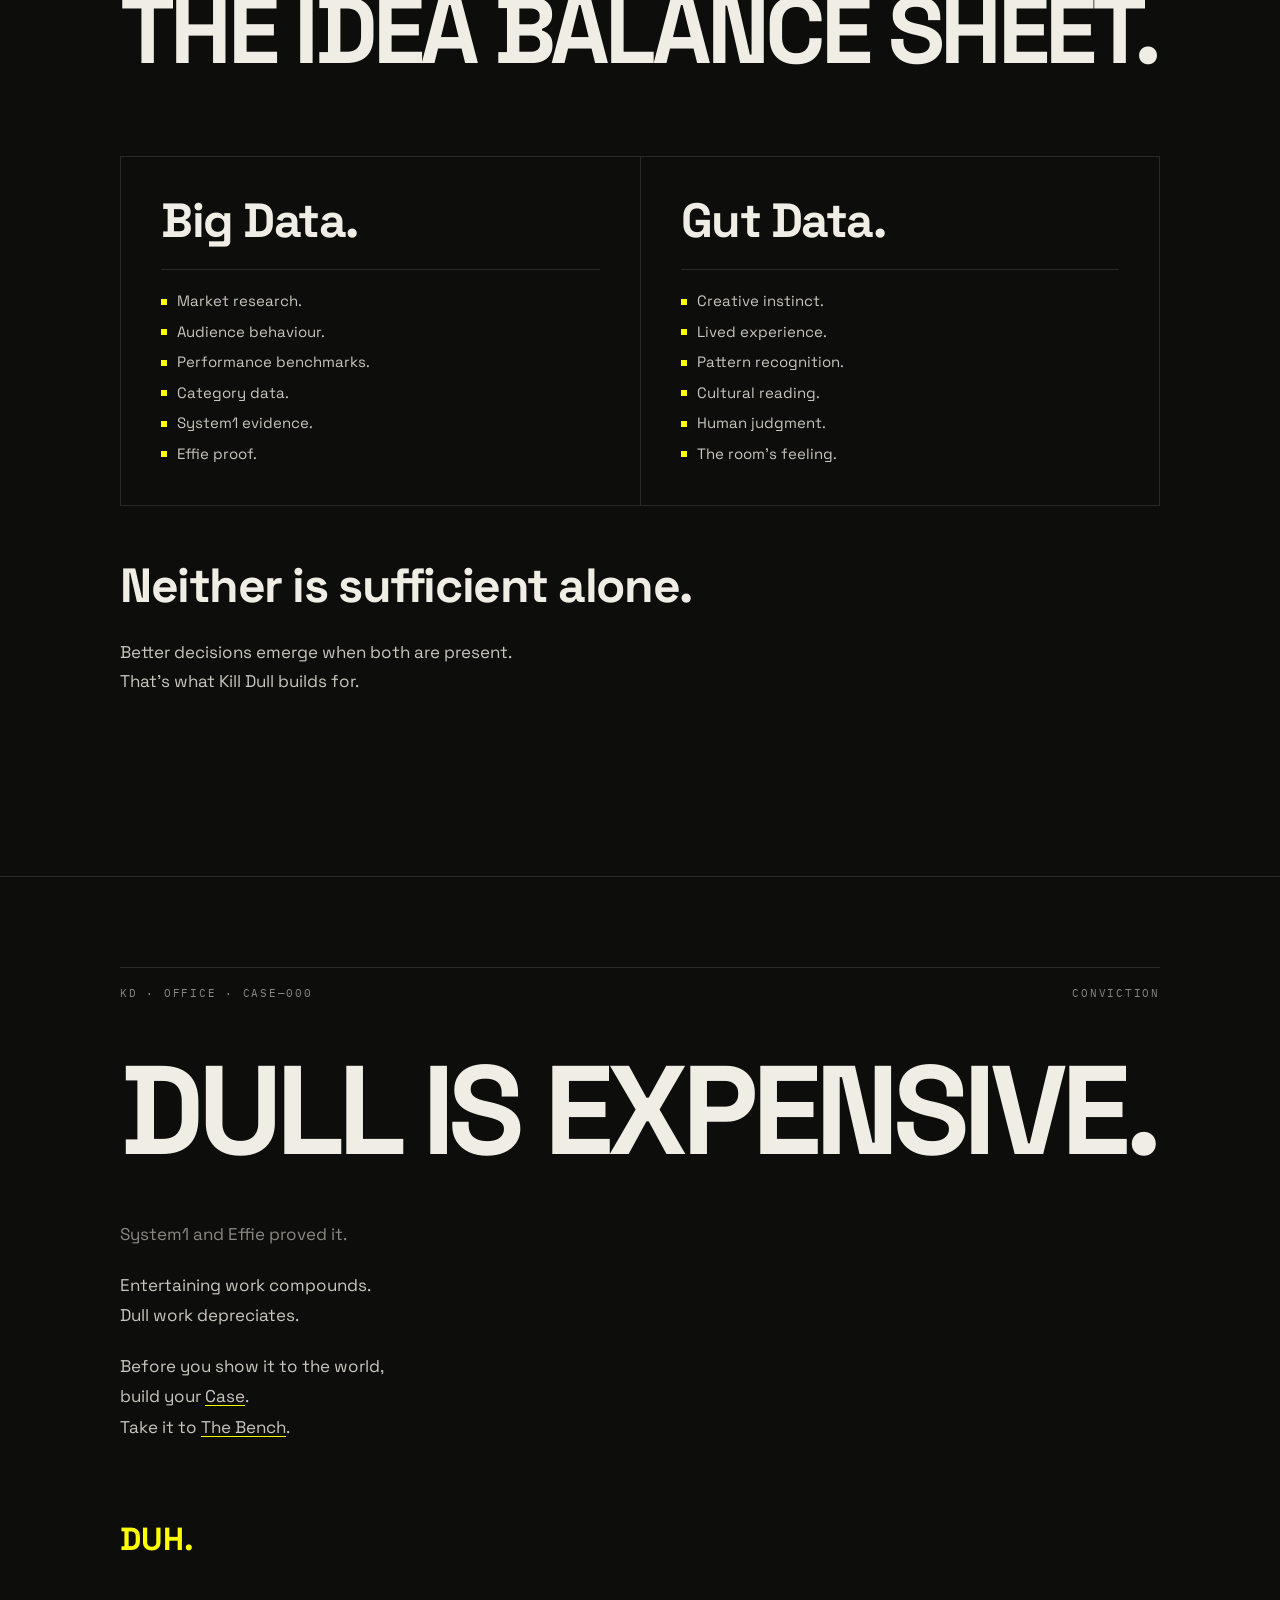
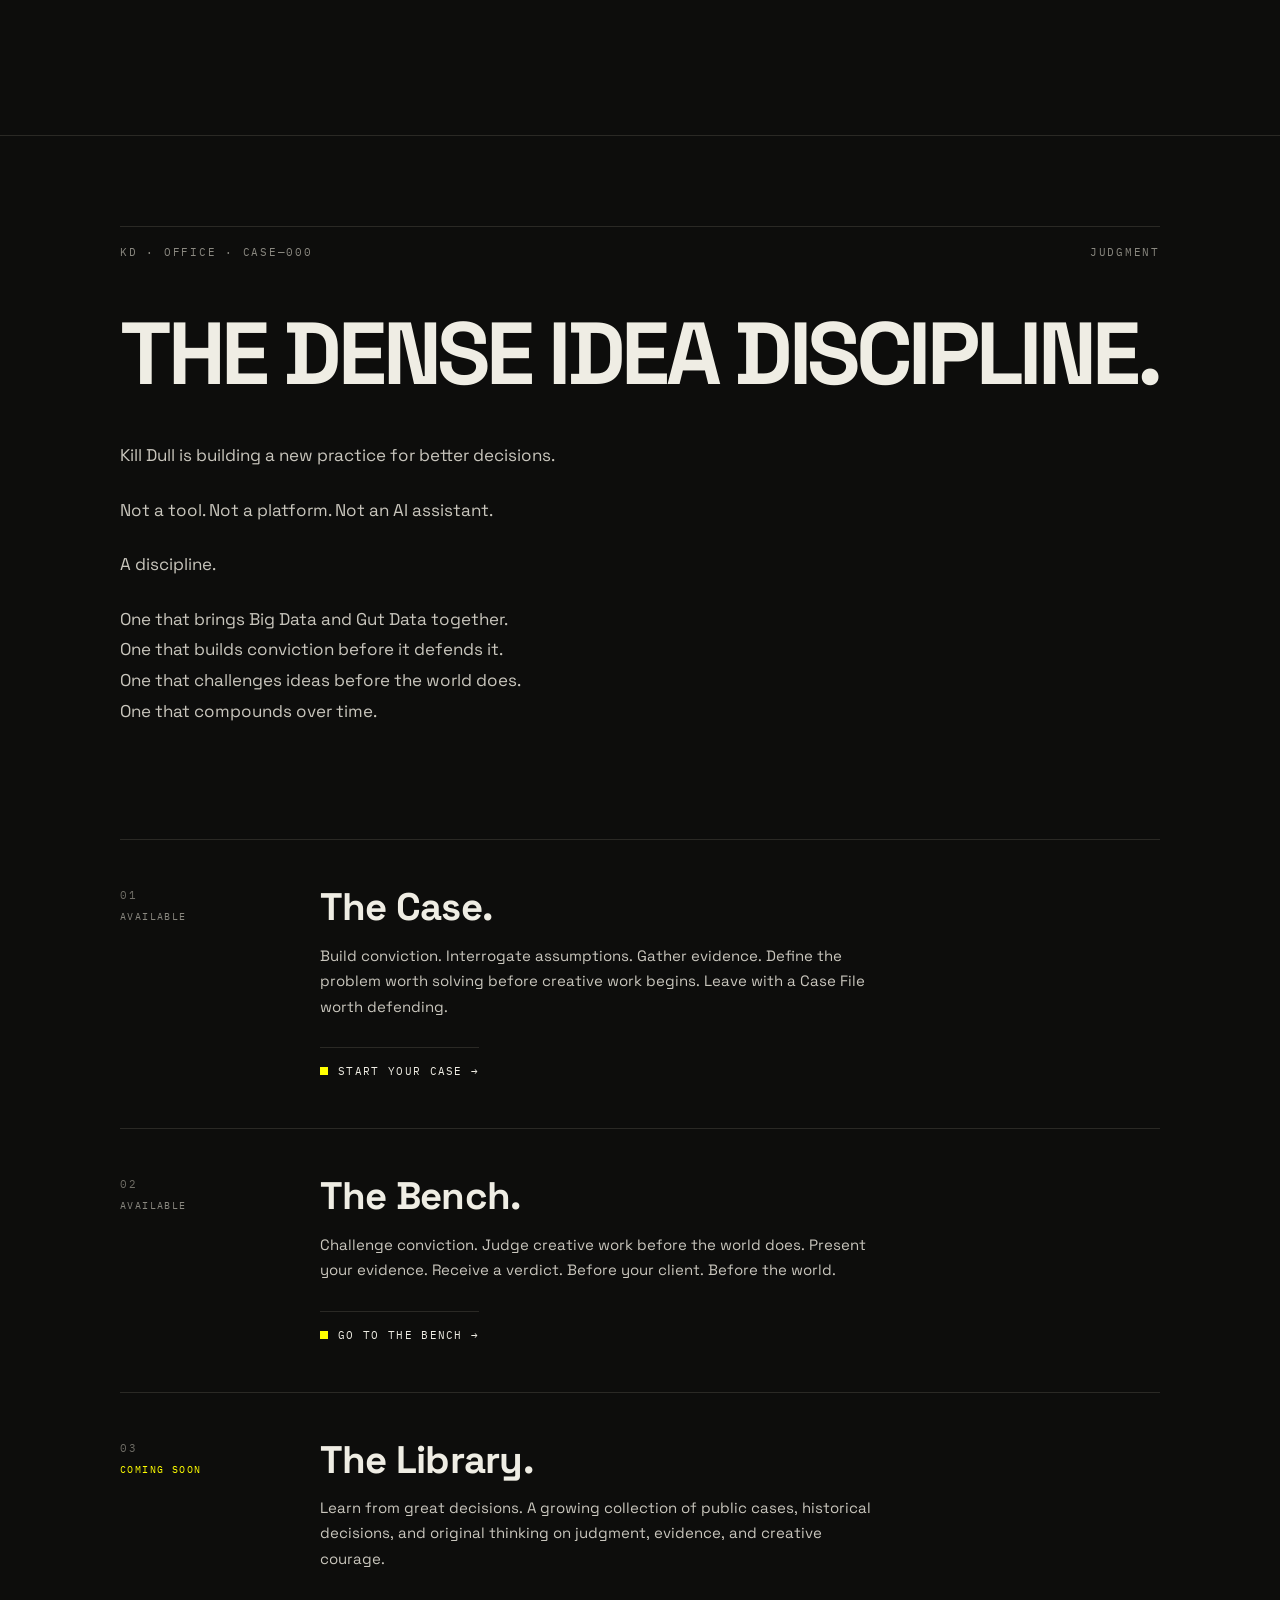
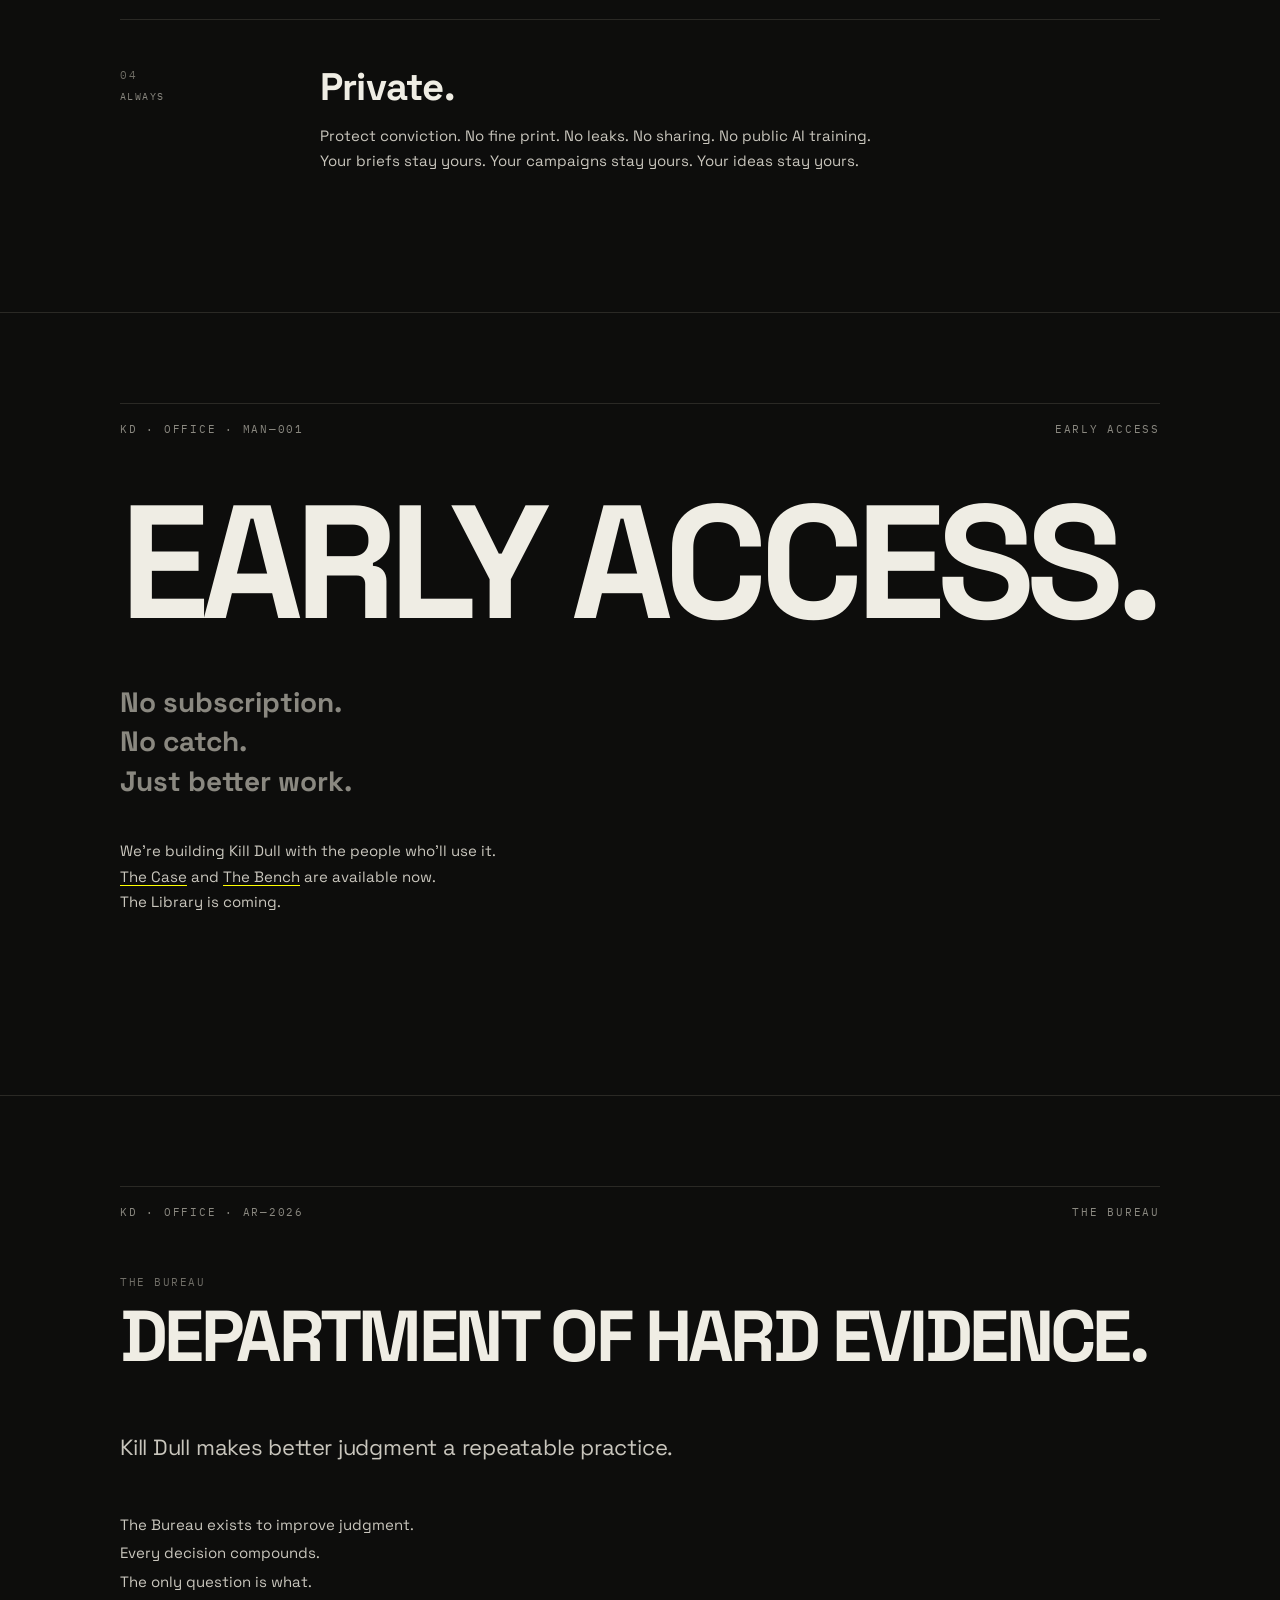
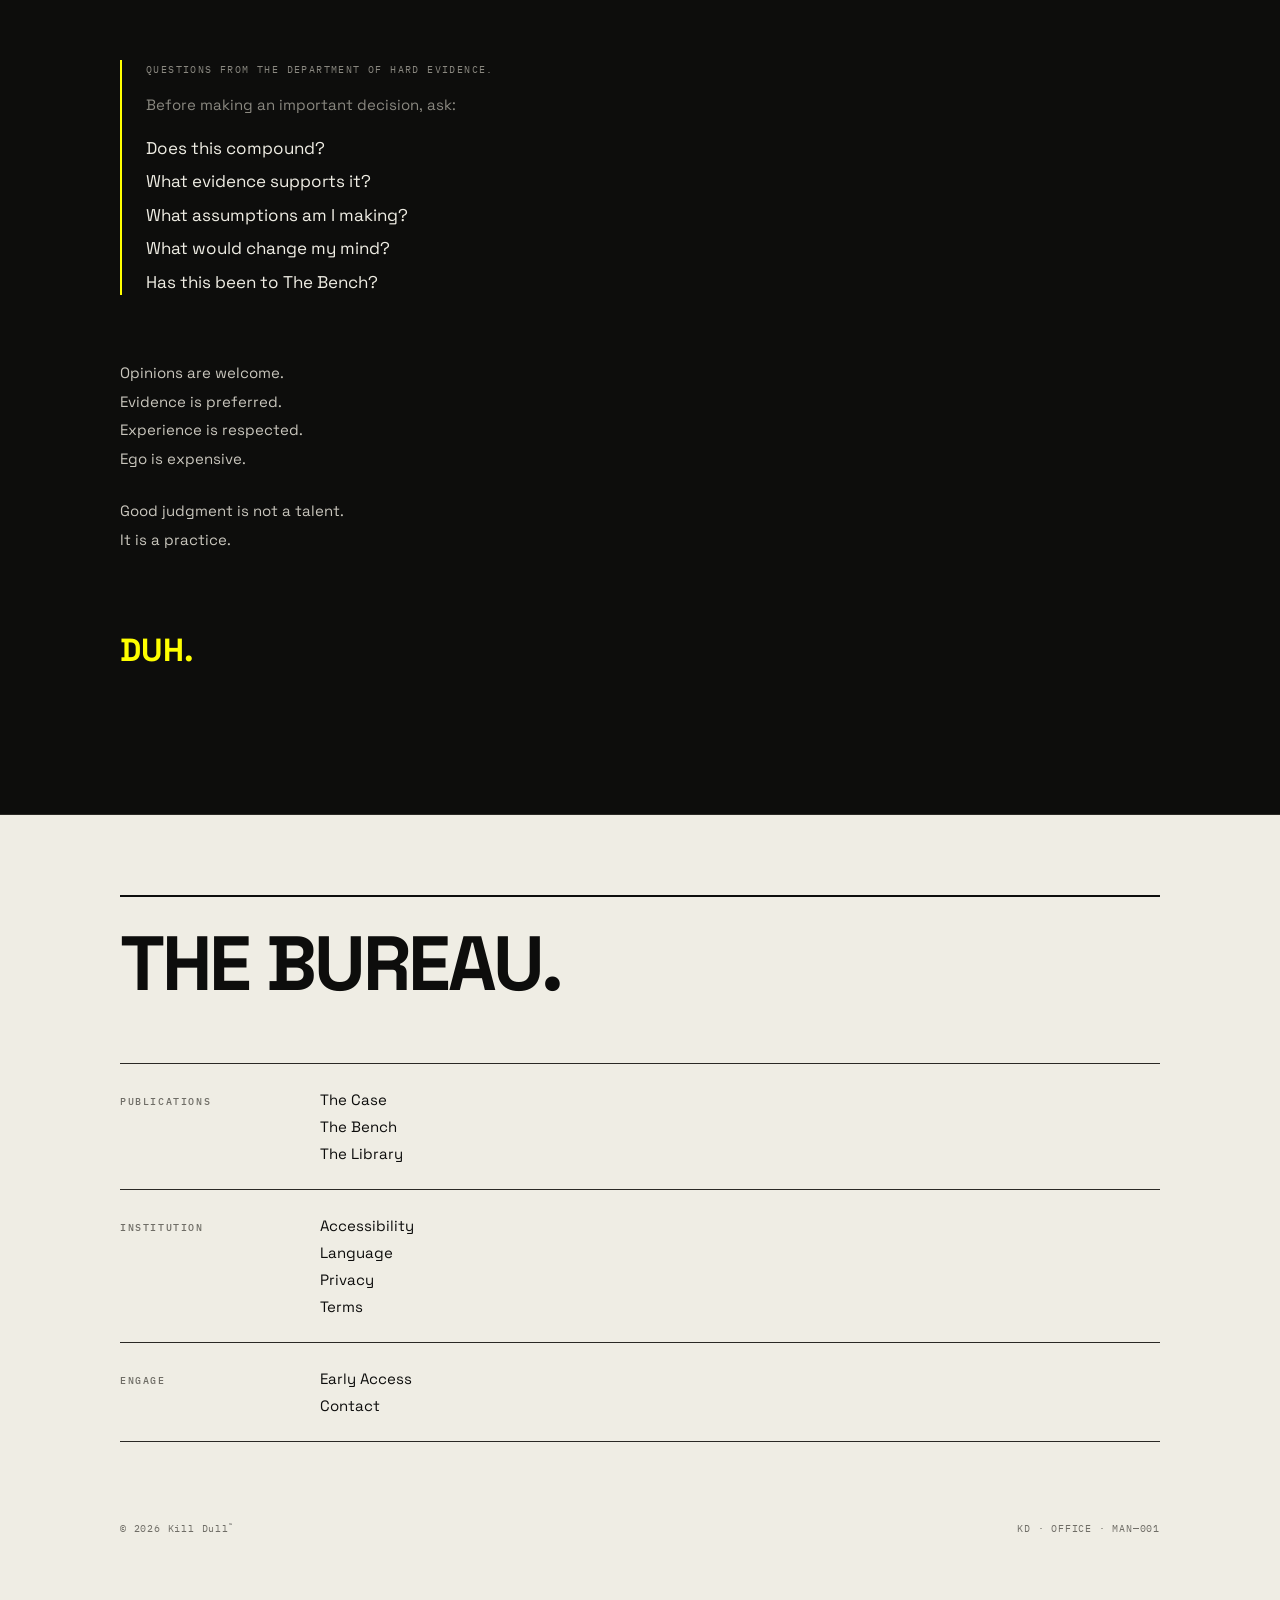
==== commit 29f1c363: "fix: footer tm mark ink colour Co-Authored-By: Claude Sonnet 4.6 <noreply@anthropic.com>" ====
--- a/index.html
+++ b/index.html
@@ -790,6 +790,10 @@
   outline-offset: 3px;
 }
 
+.footer .tm {
+  color: var(--ink);
+}
+
 .footer-colophon {
   display: flex;
   justify-content: space-between;
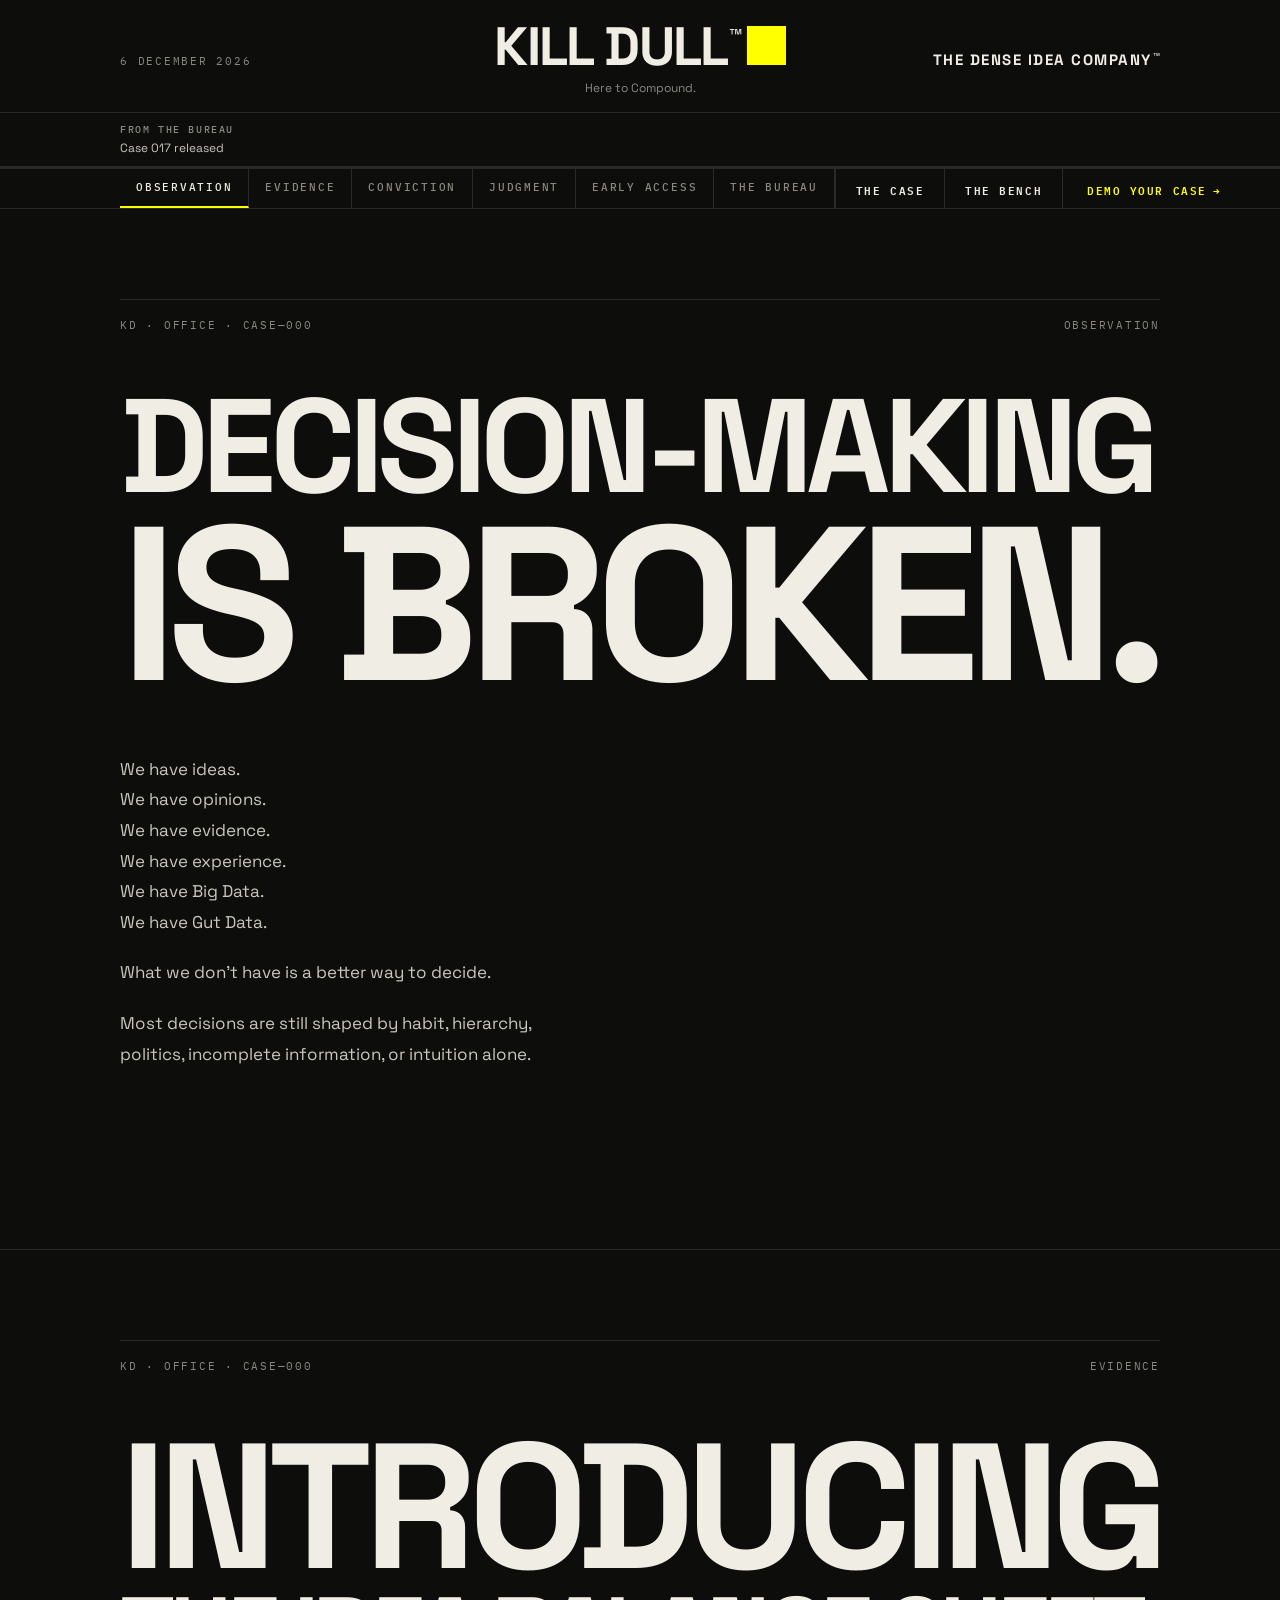
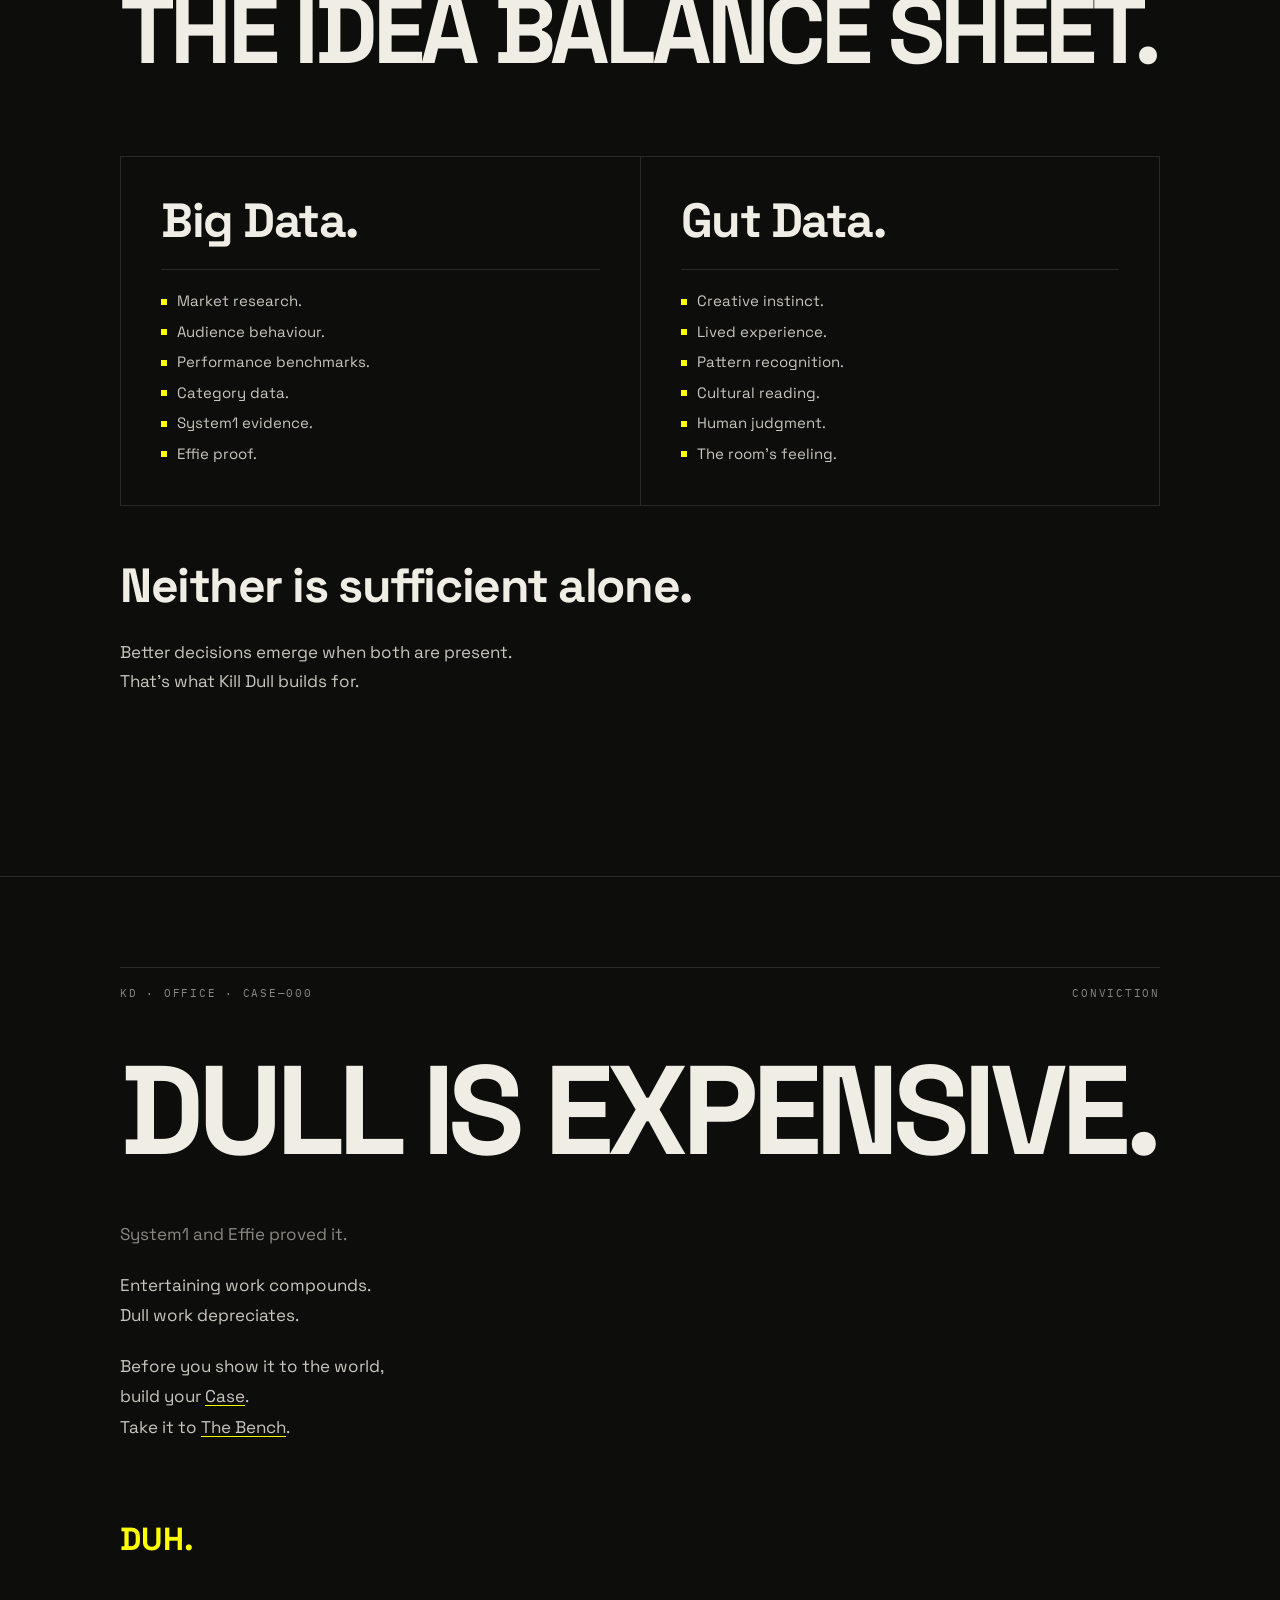
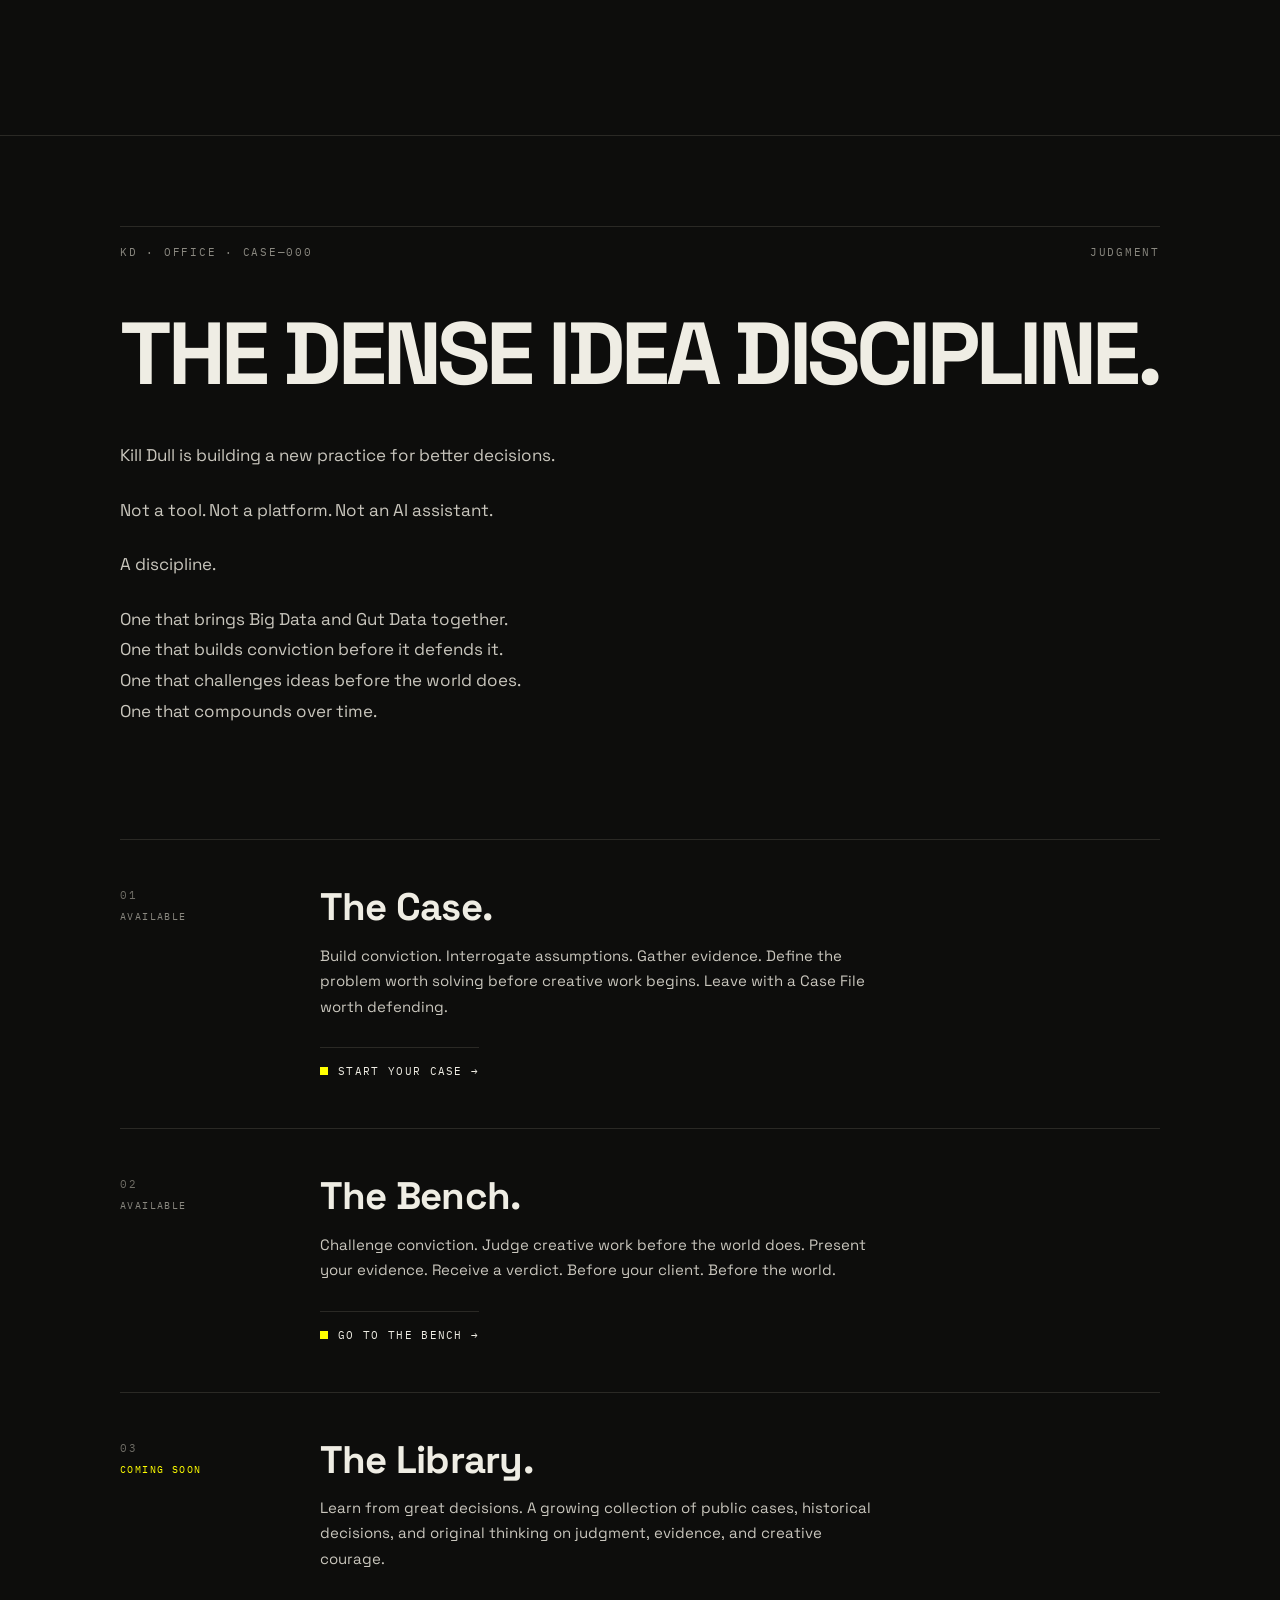
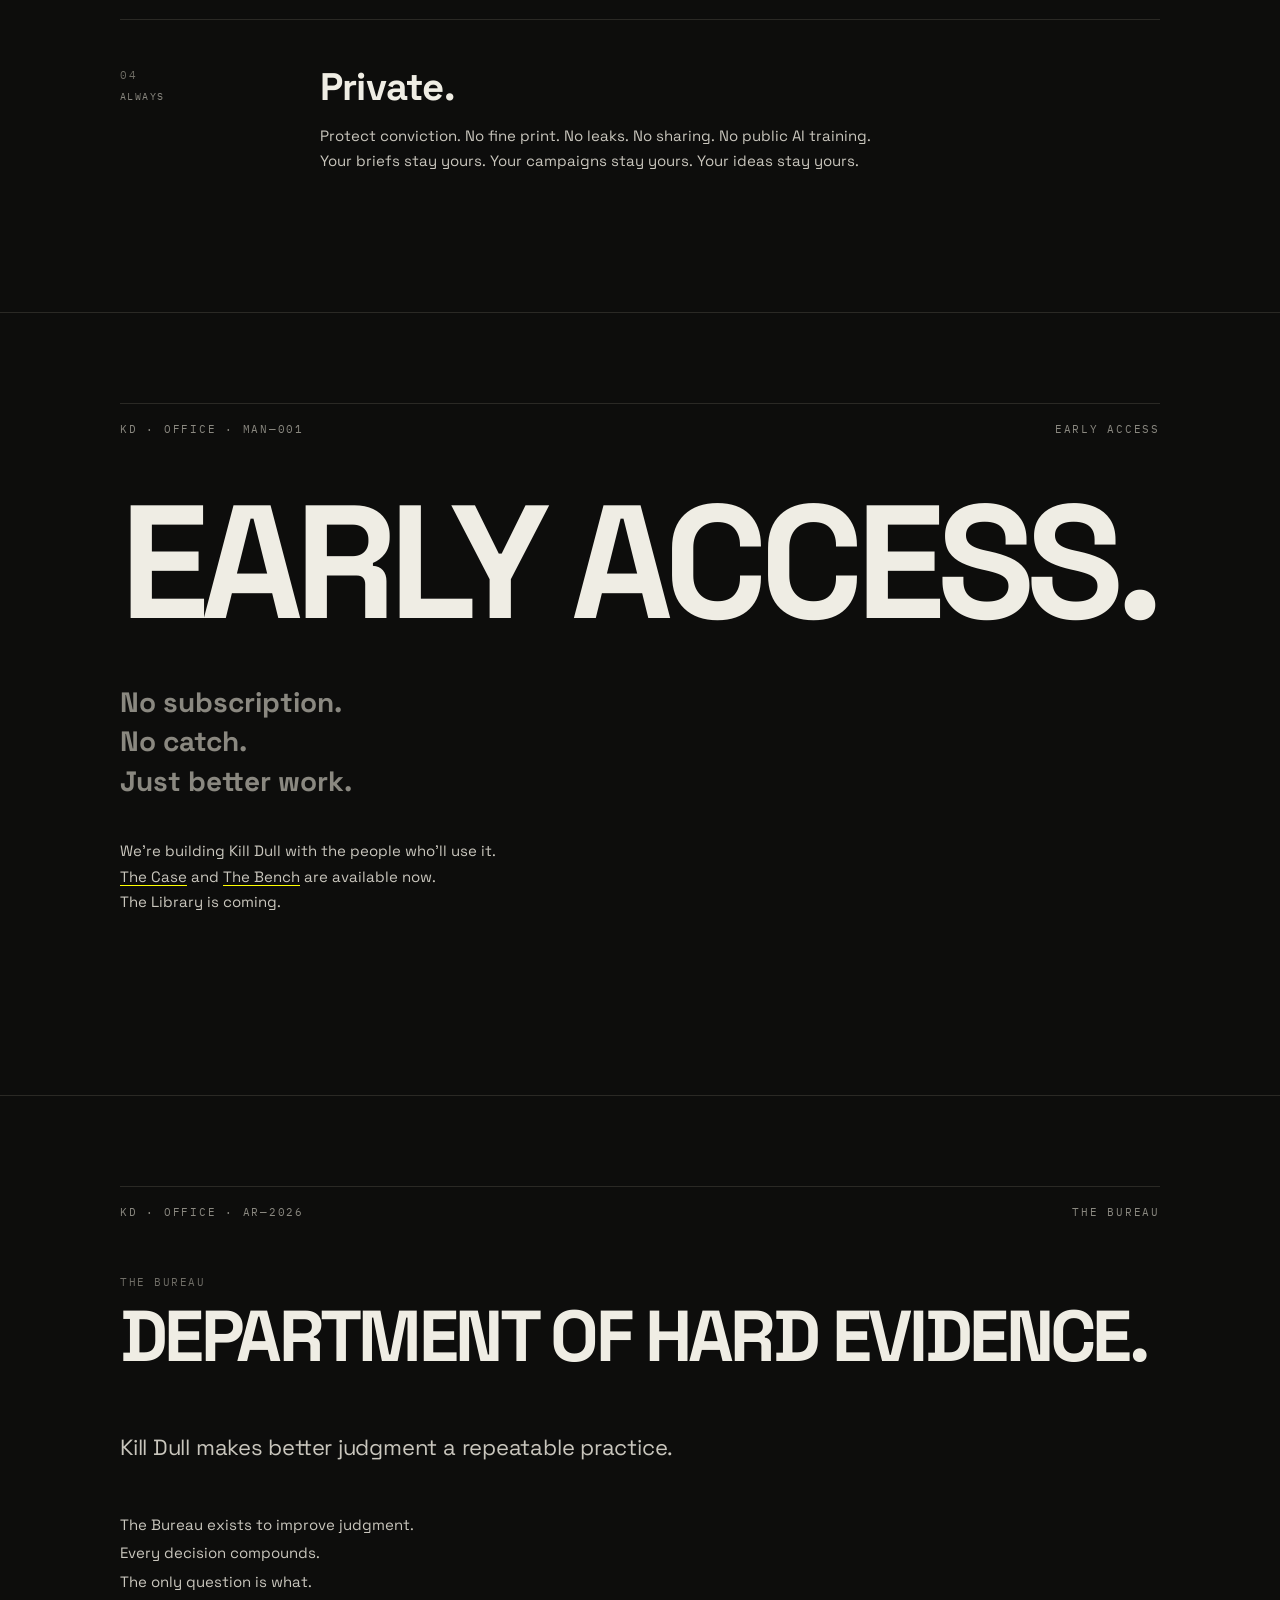
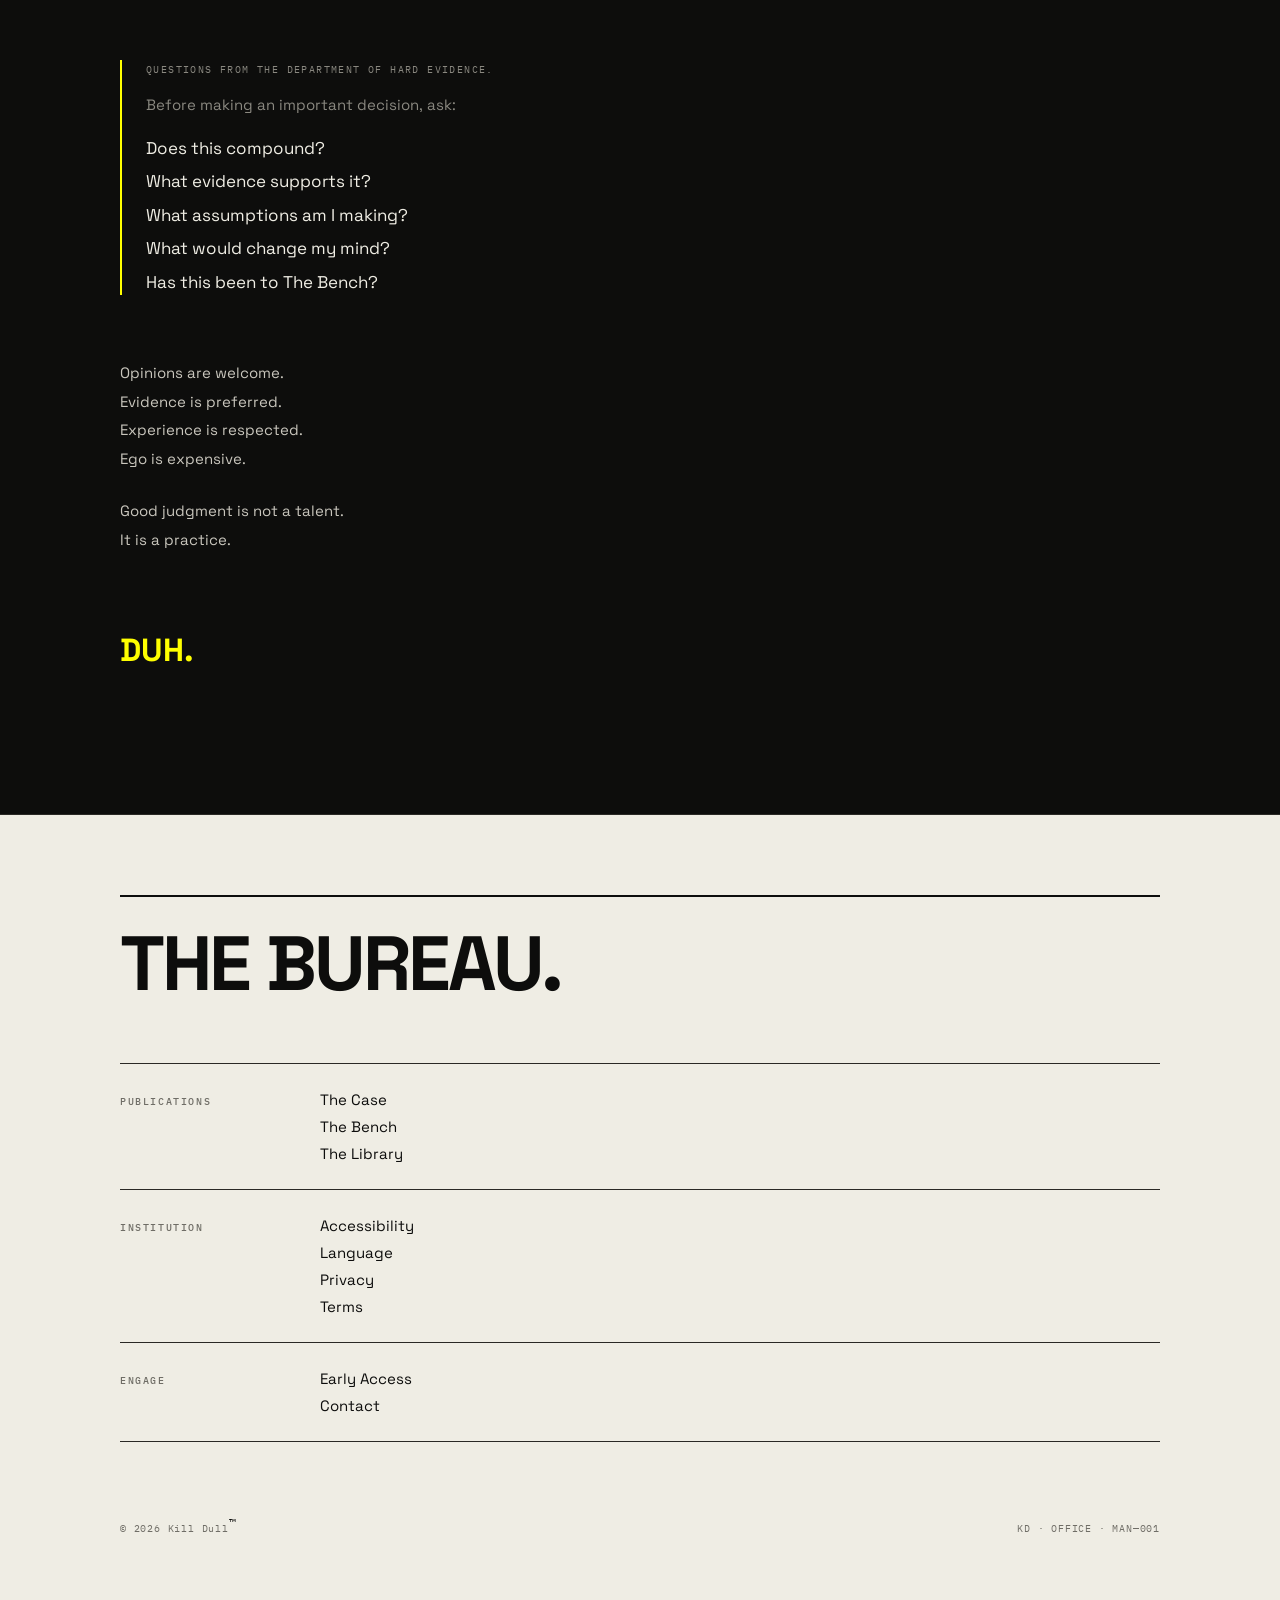
==== commit 5e339439: "fix: footer copyright tm larger Co-Authored-By: Claude Sonnet 4.6 <noreply@anthropic.com>" ====
--- a/index.html
+++ b/index.html
@@ -792,6 +792,7 @@
 
 .footer .tm {
   color: var(--ink);
+  font-size: 1.2em;
 }
 
 .footer-colophon {
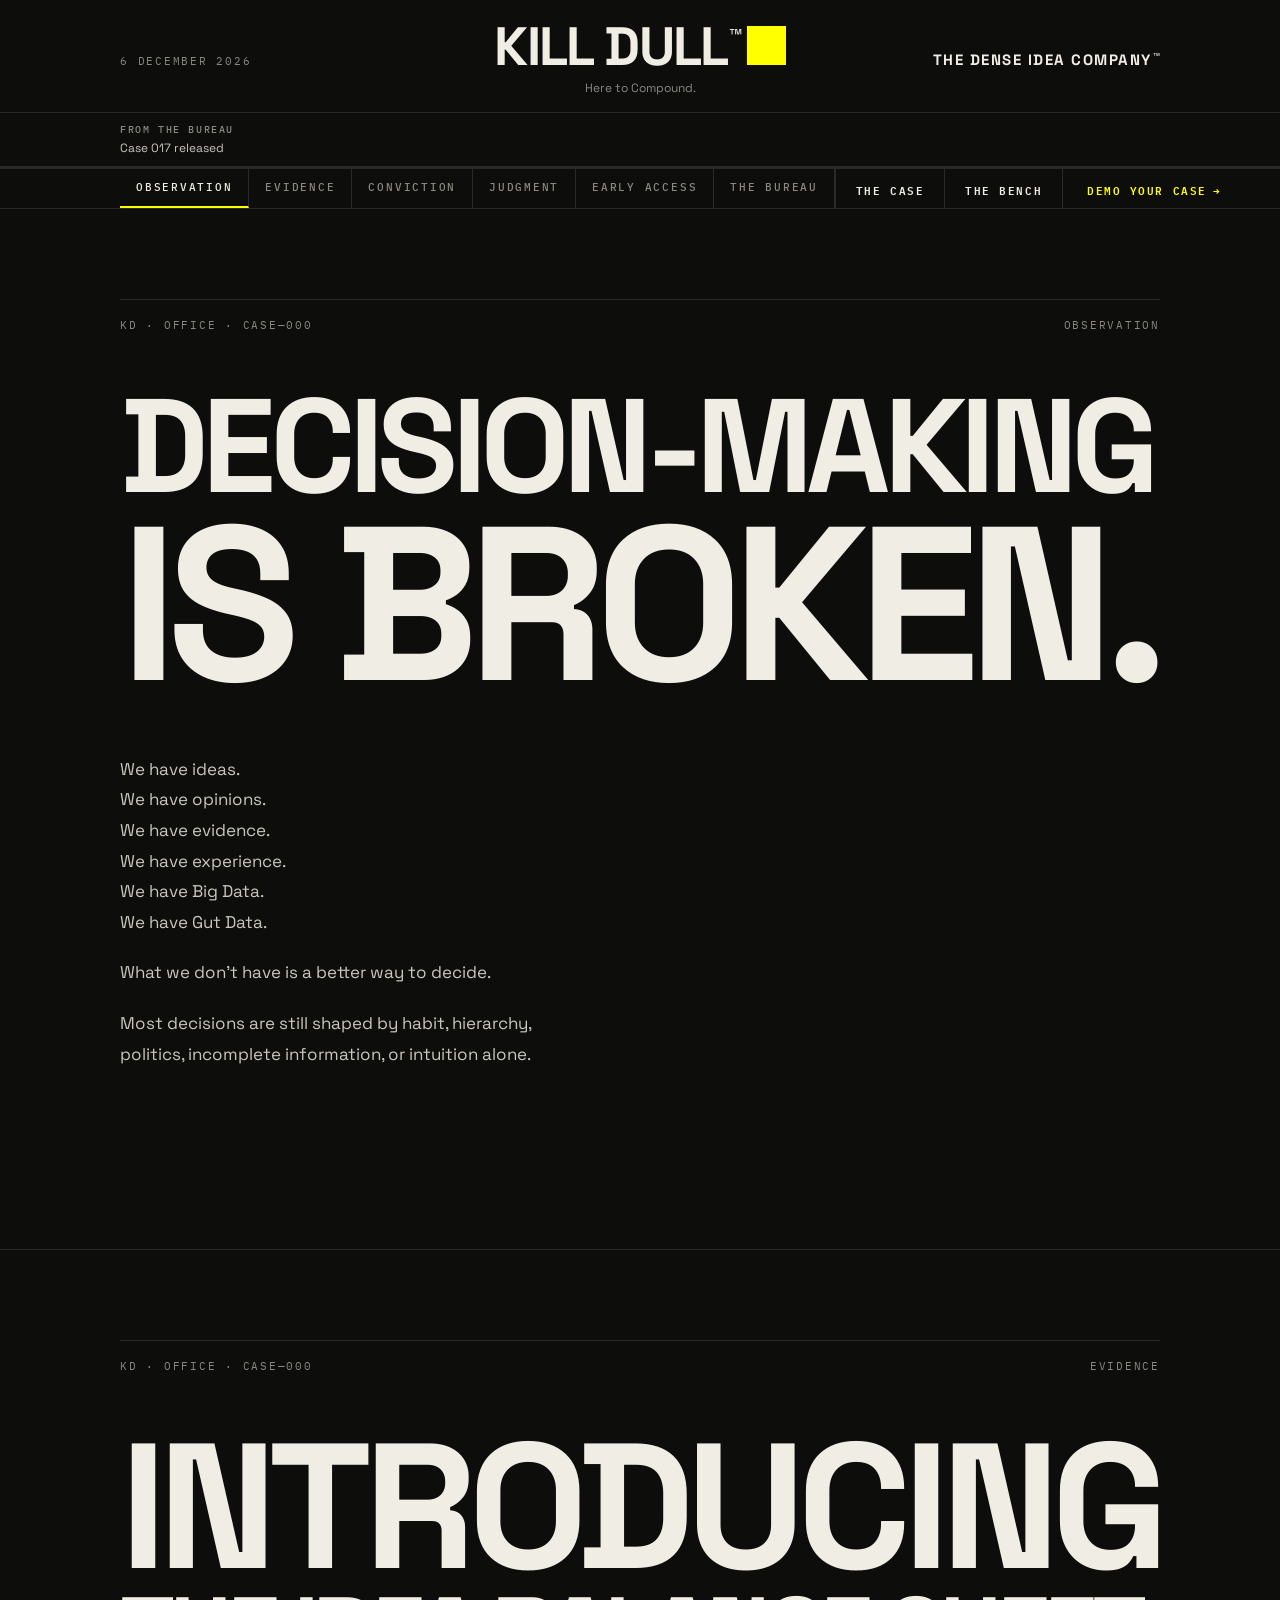
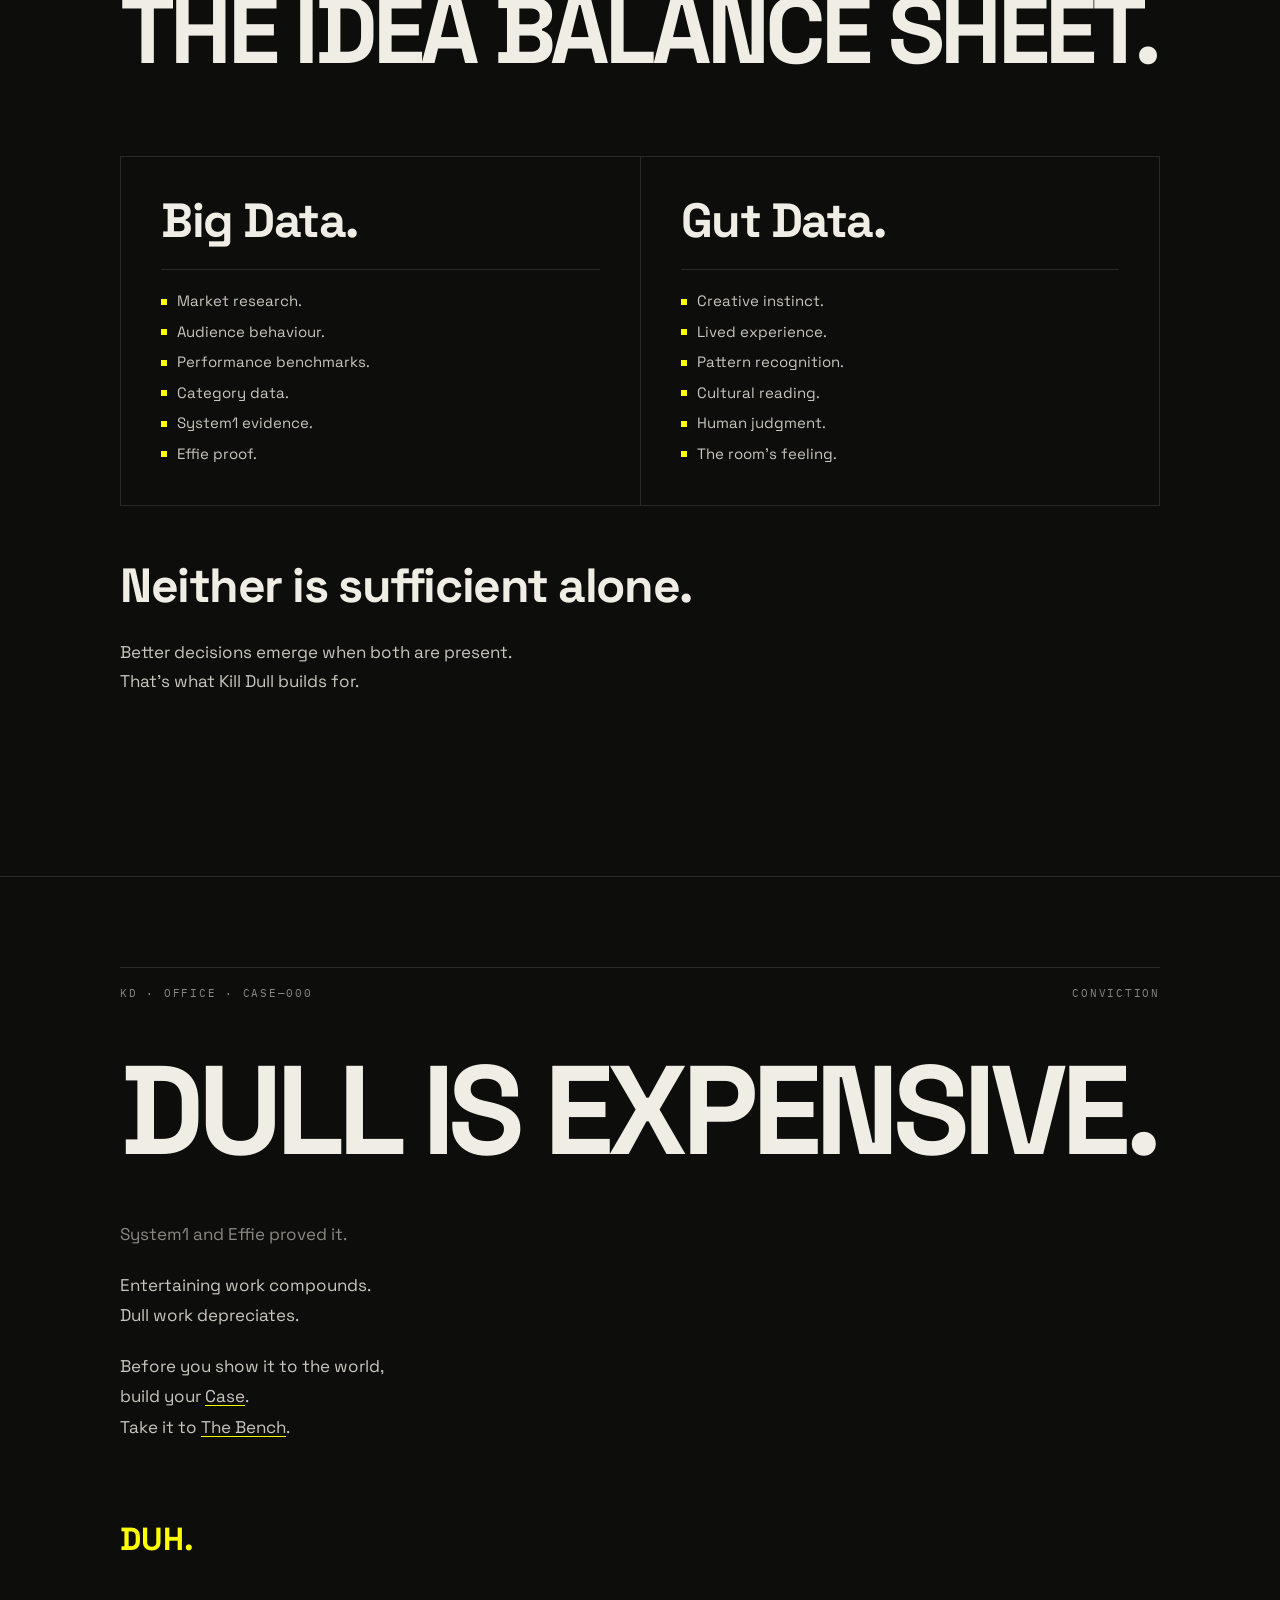
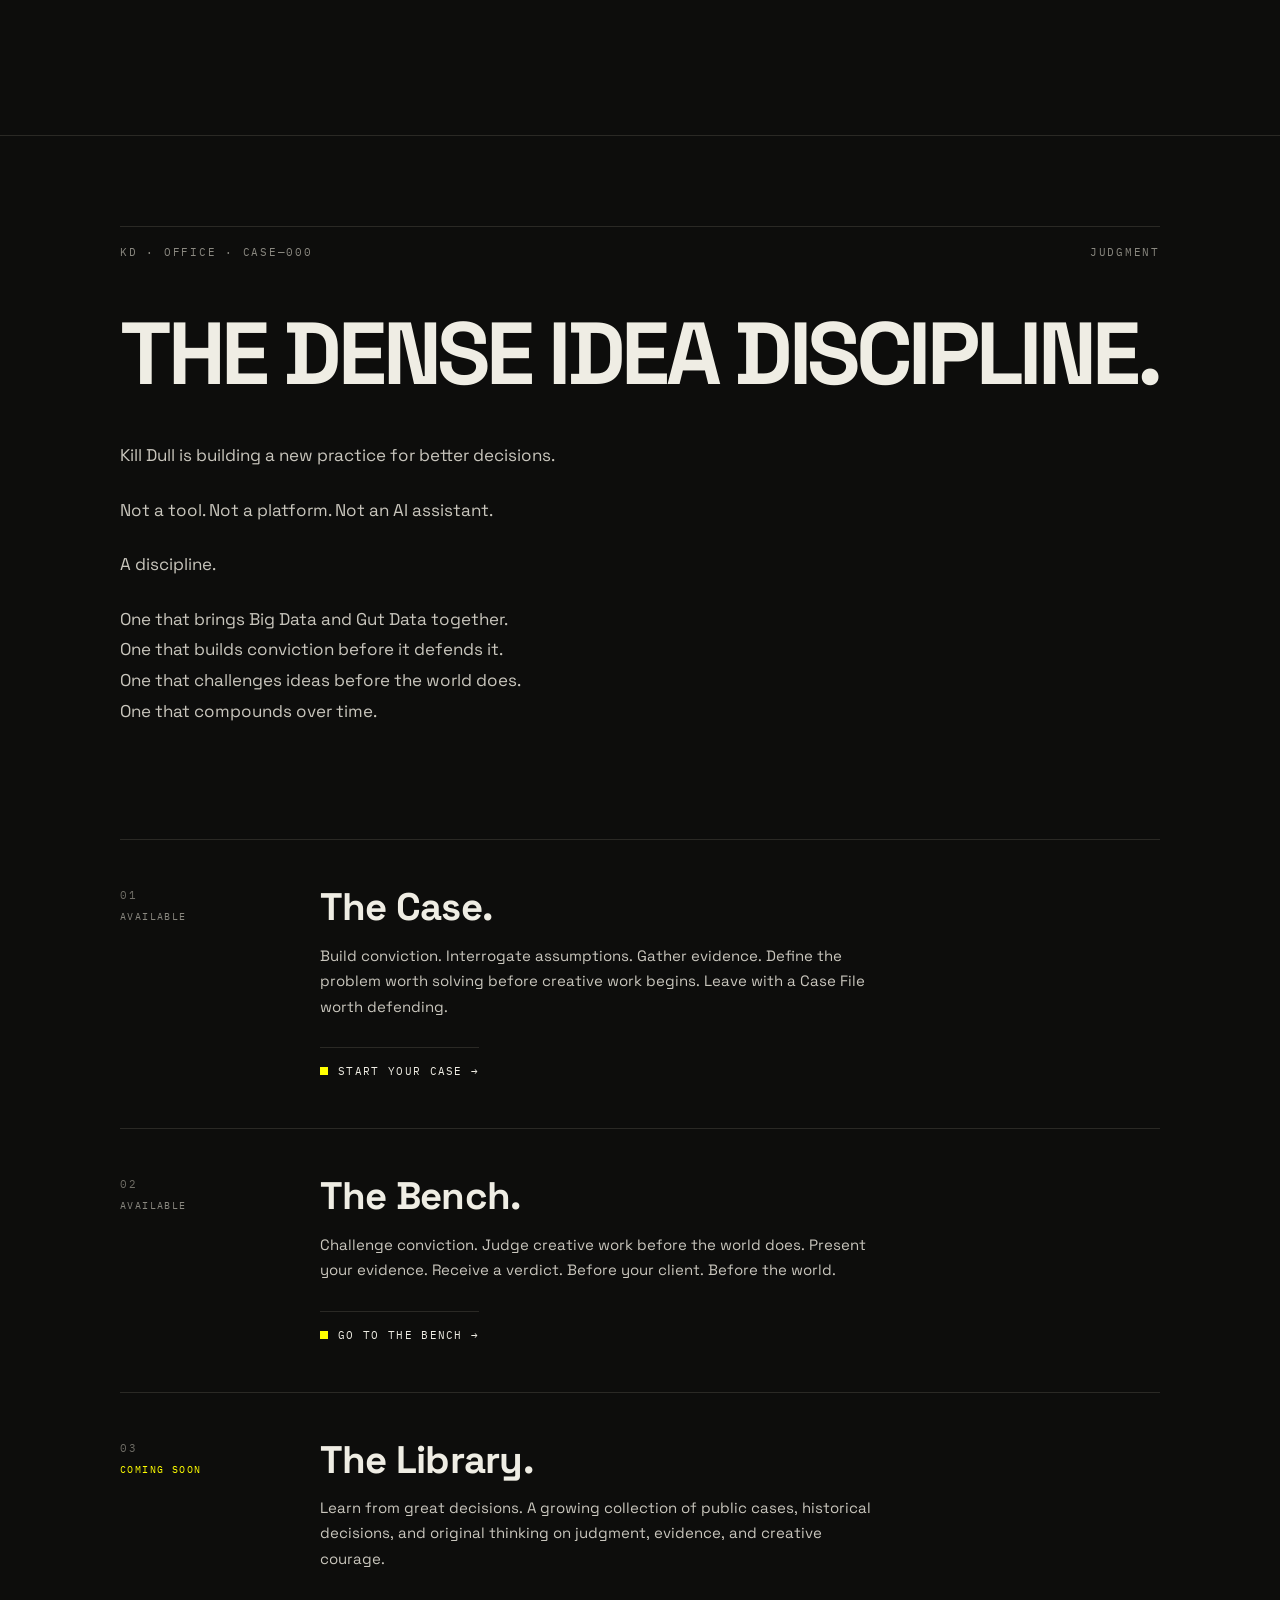
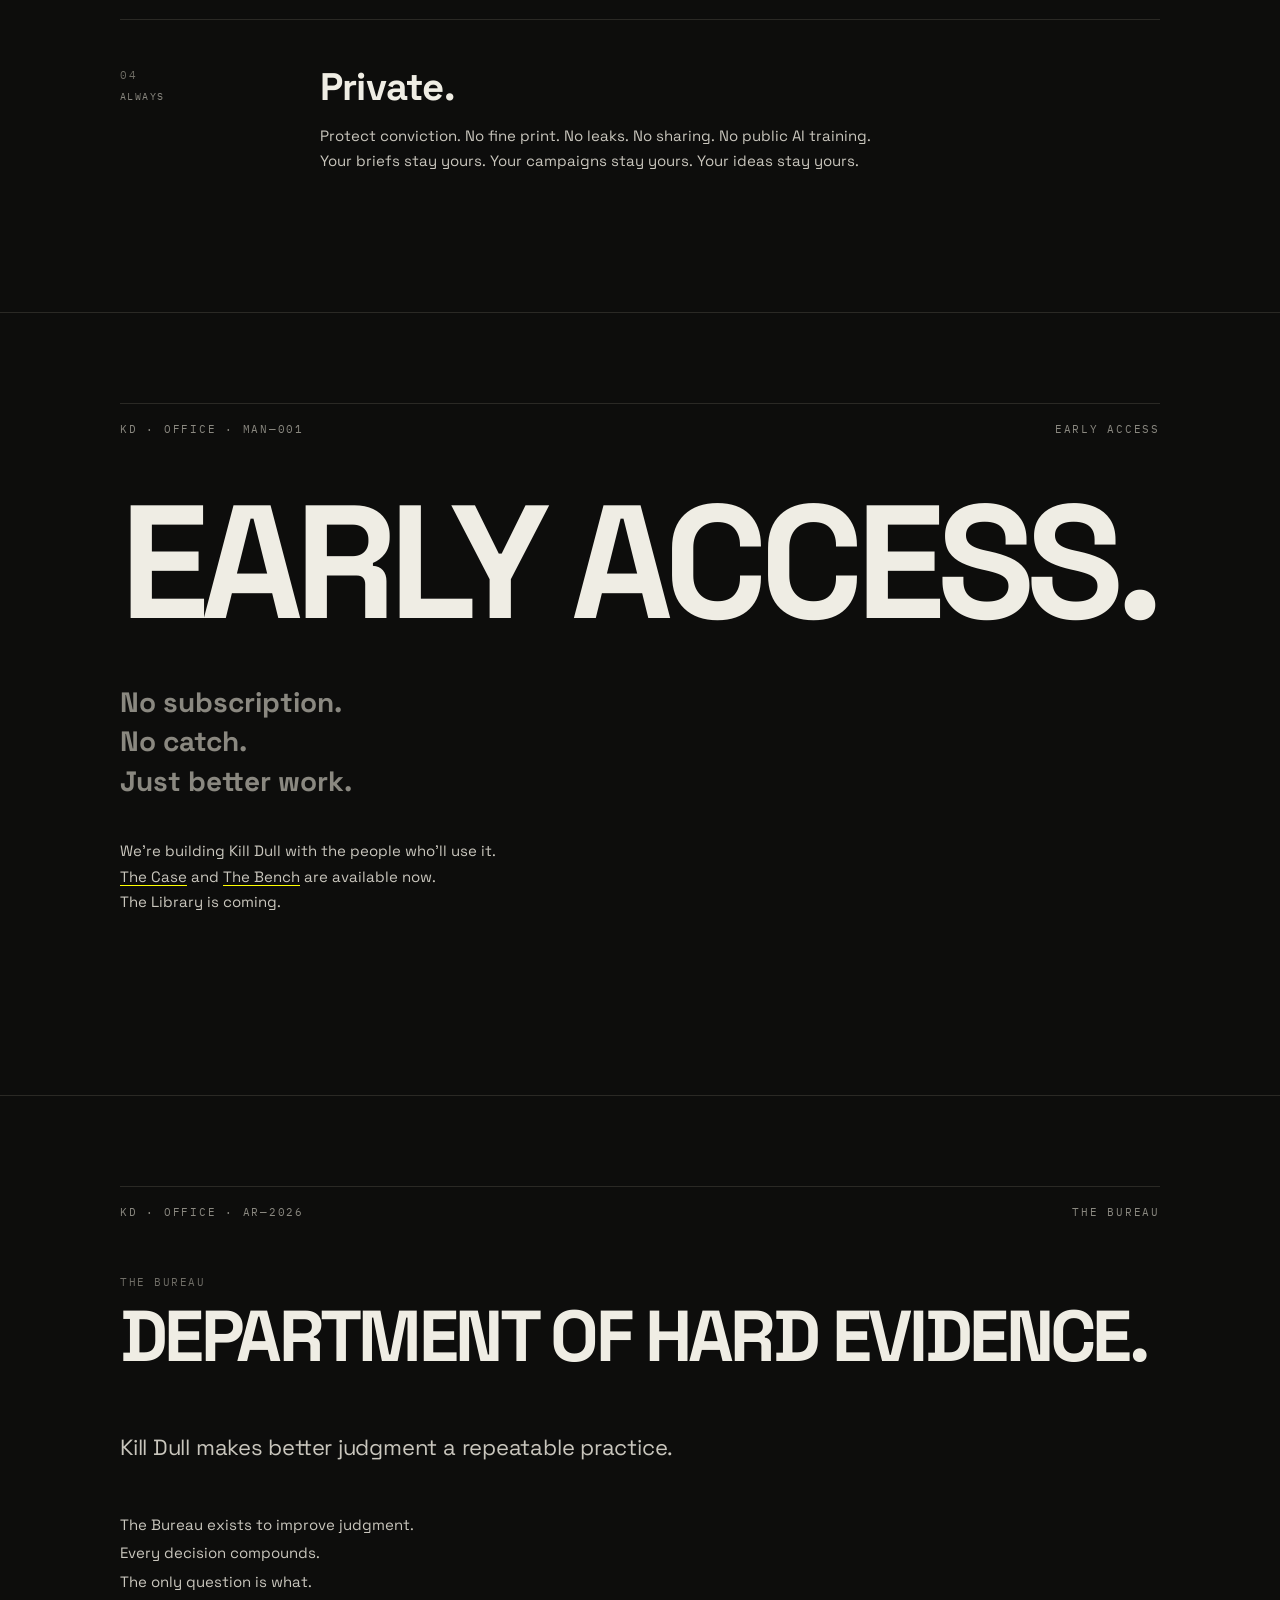
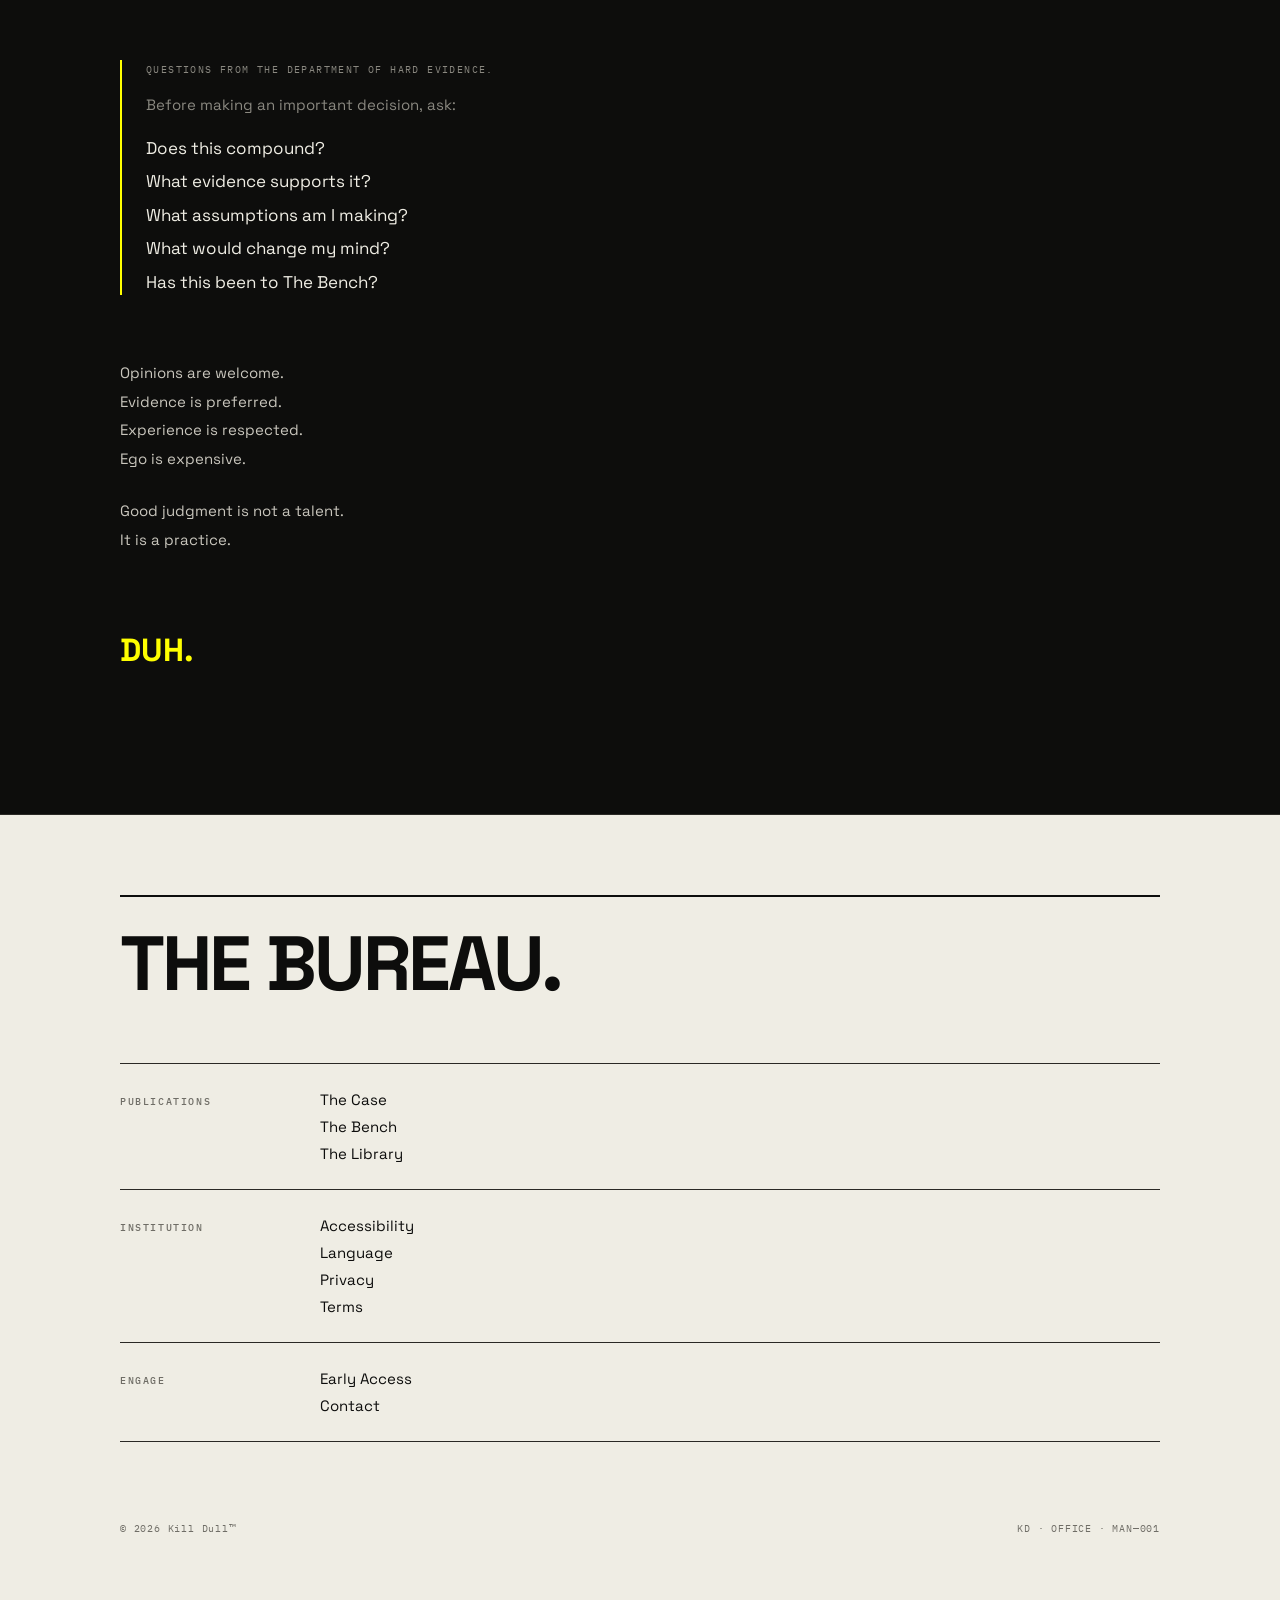
==== commit 2dee8761: "fix: footer tm grey colour, vertical-align top Co-Authored-By: Claude Sonnet 4.6 <noreply@anthropic." ====
--- a/index.html
+++ b/index.html
@@ -791,8 +791,10 @@
 }
 
 .footer .tm {
-  color: var(--ink);
   font-size: 1.2em;
+  color: #6f6d66;
+  vertical-align: top;
+  line-height: 1;
 }
 
 .footer-colophon {
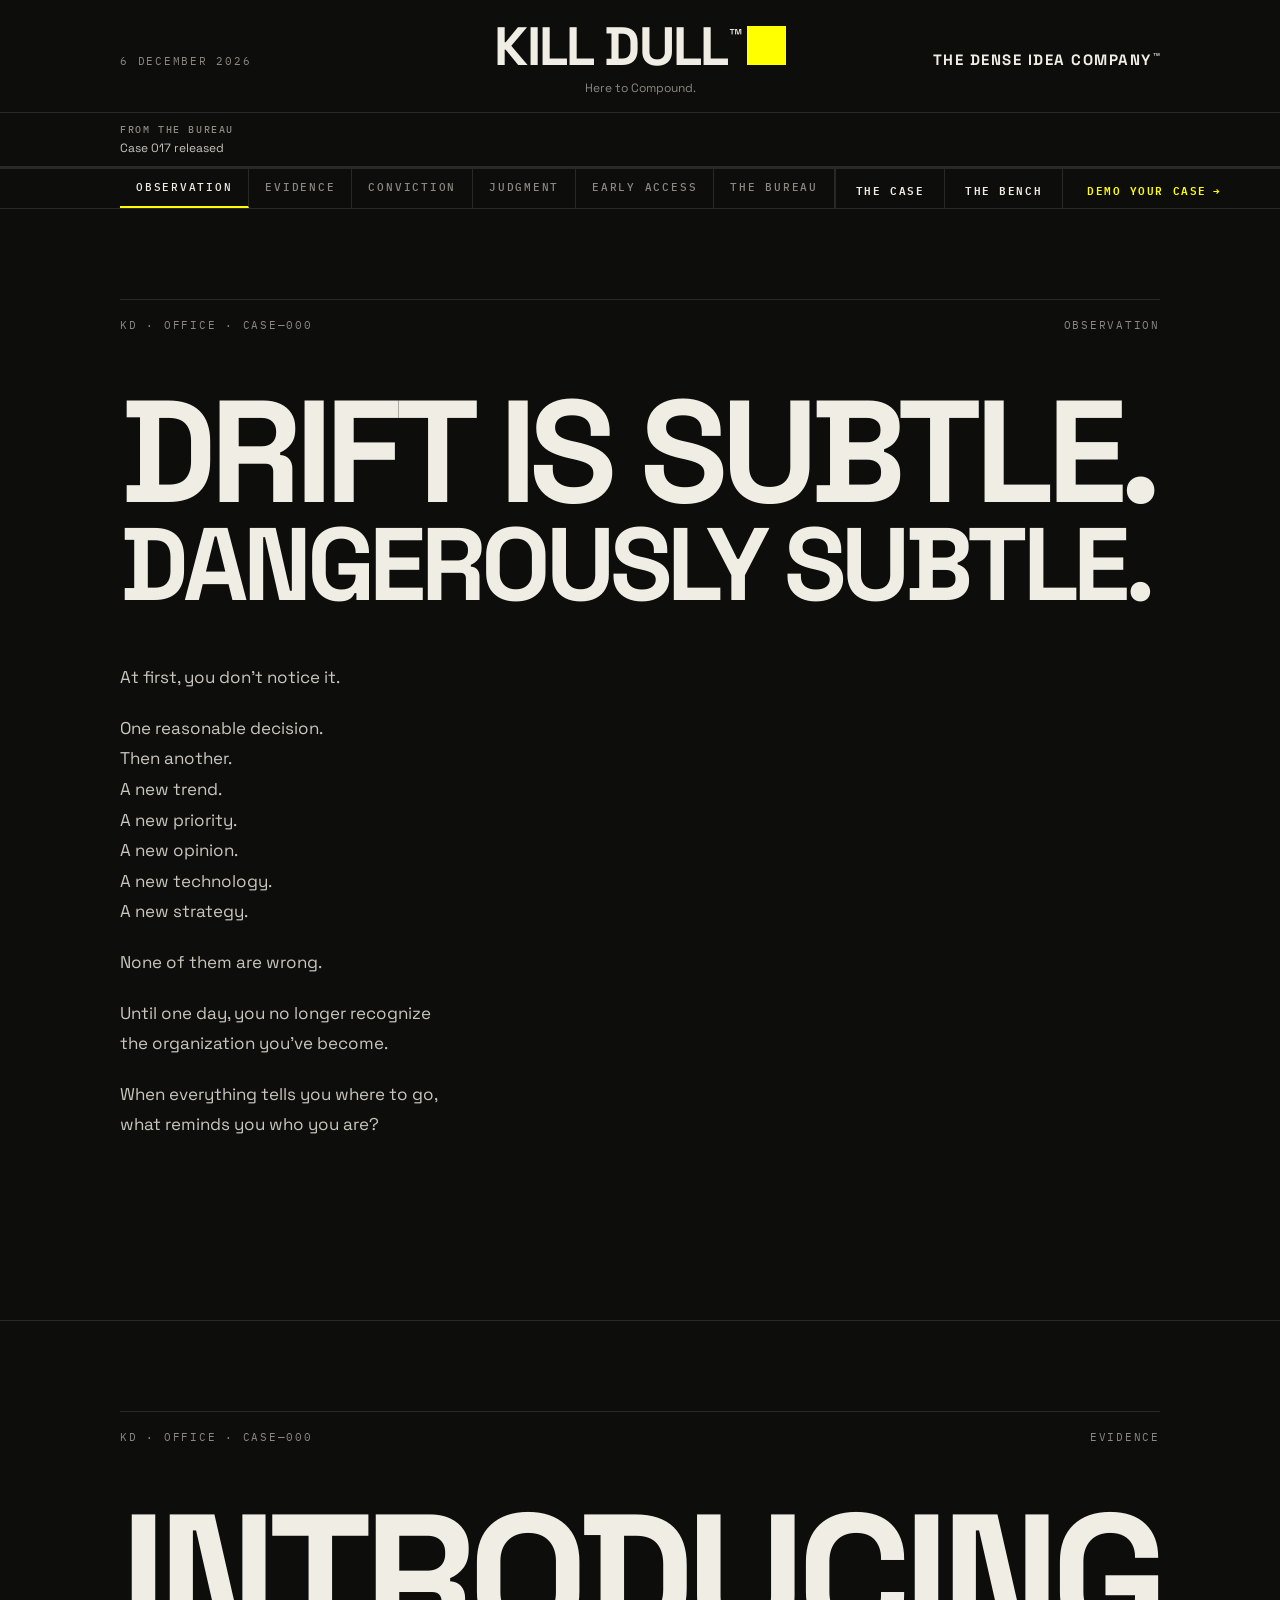
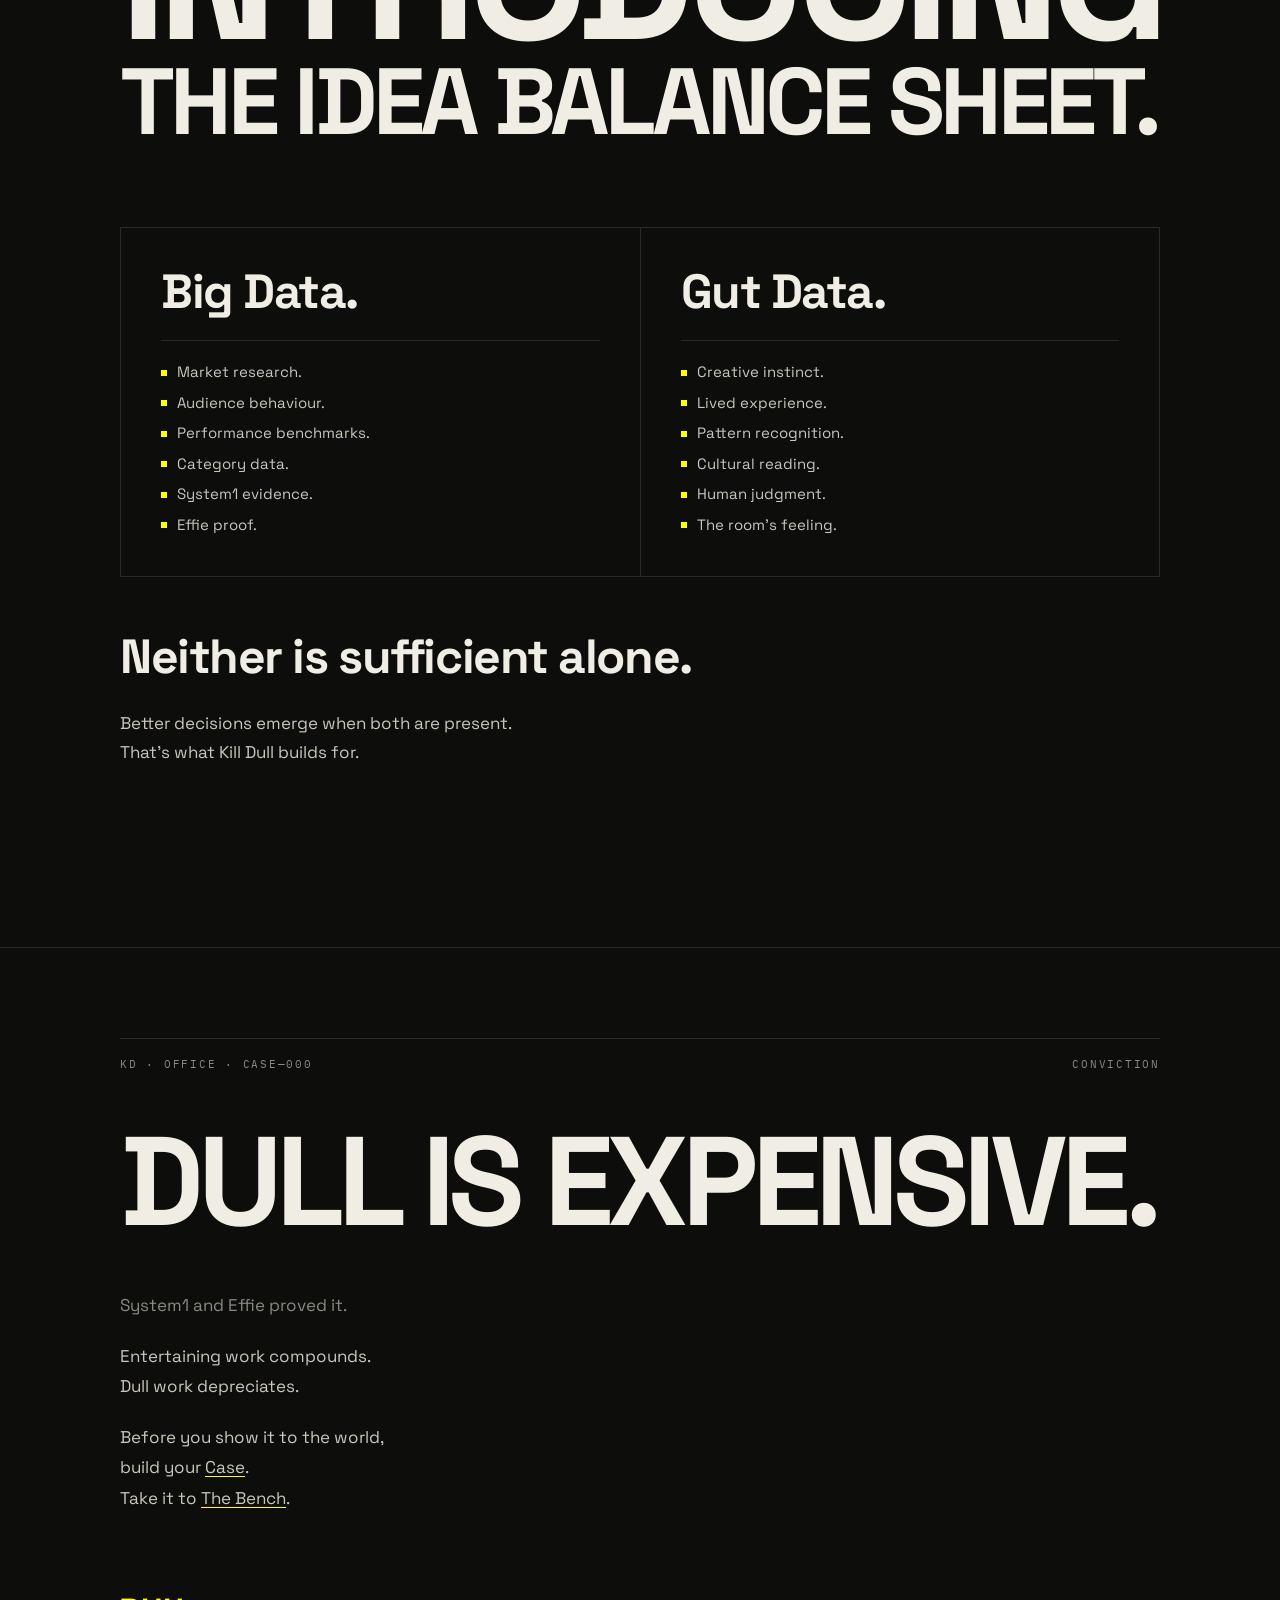
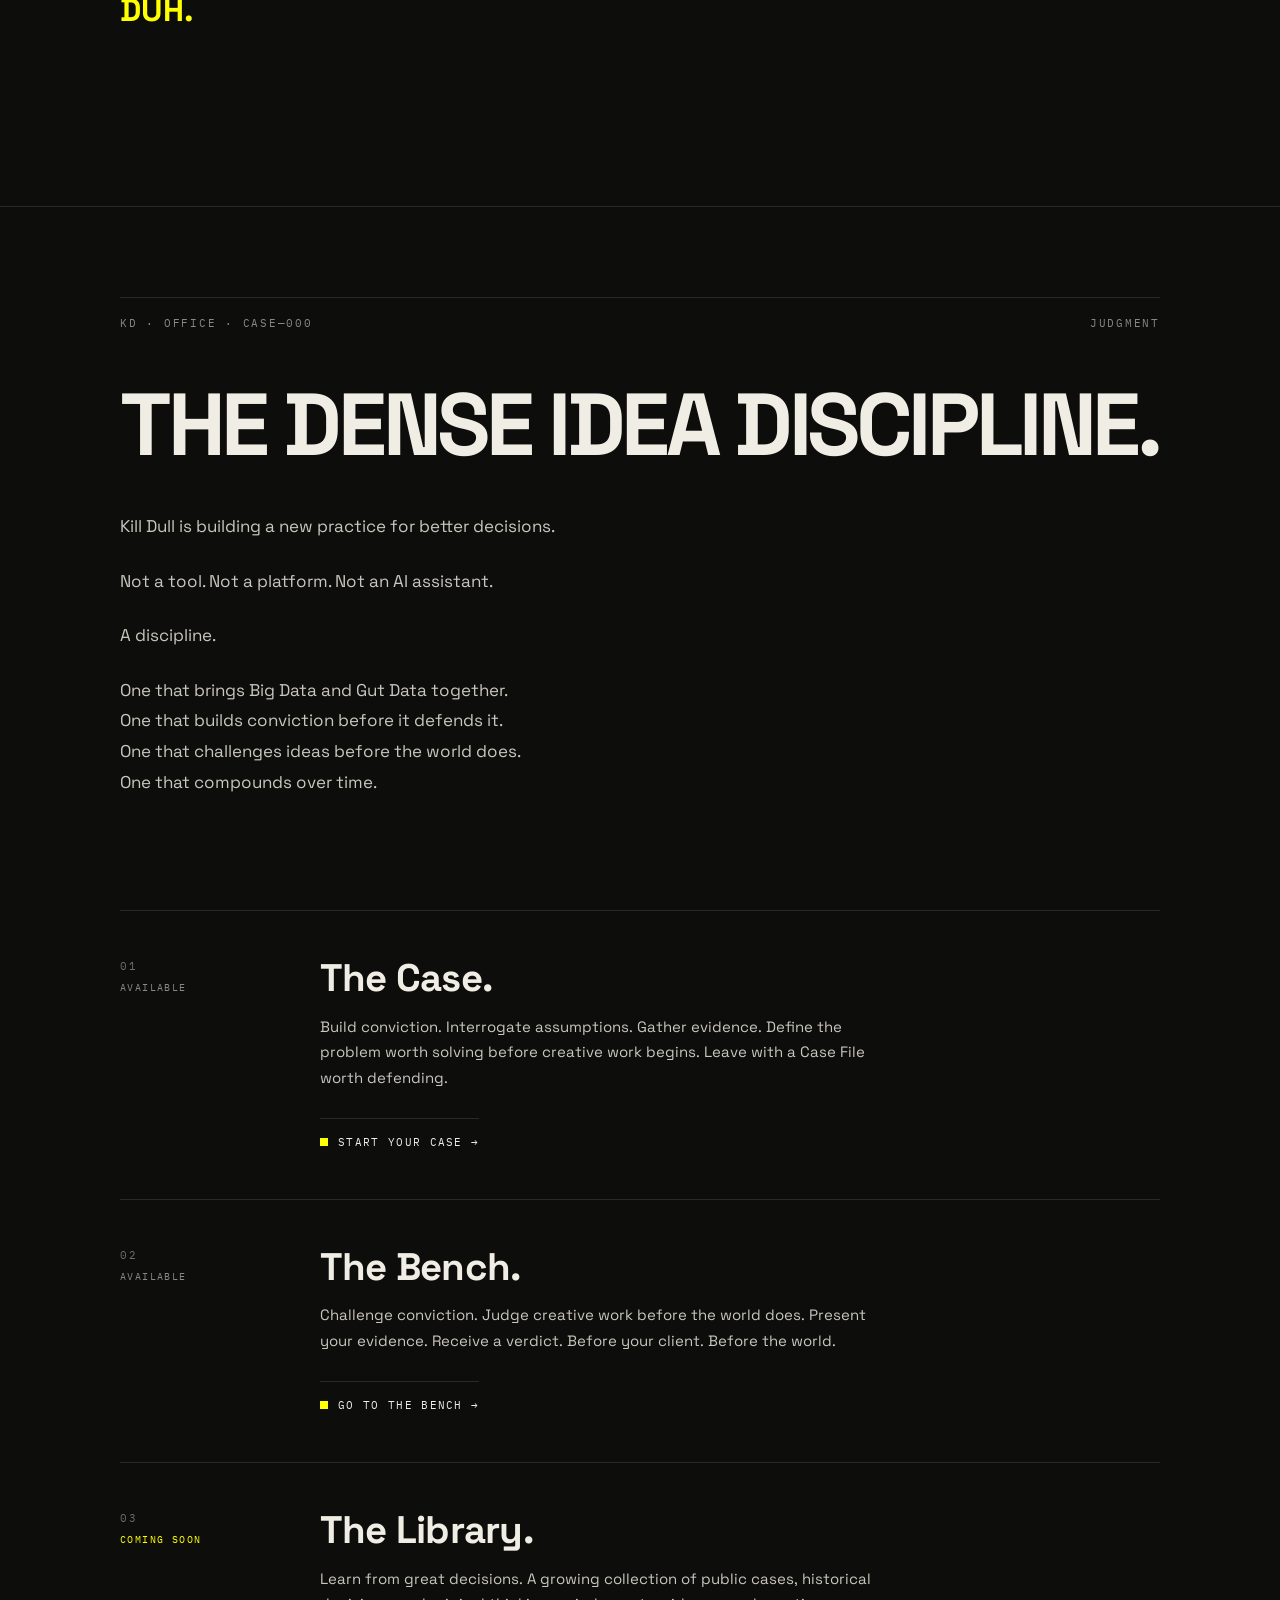
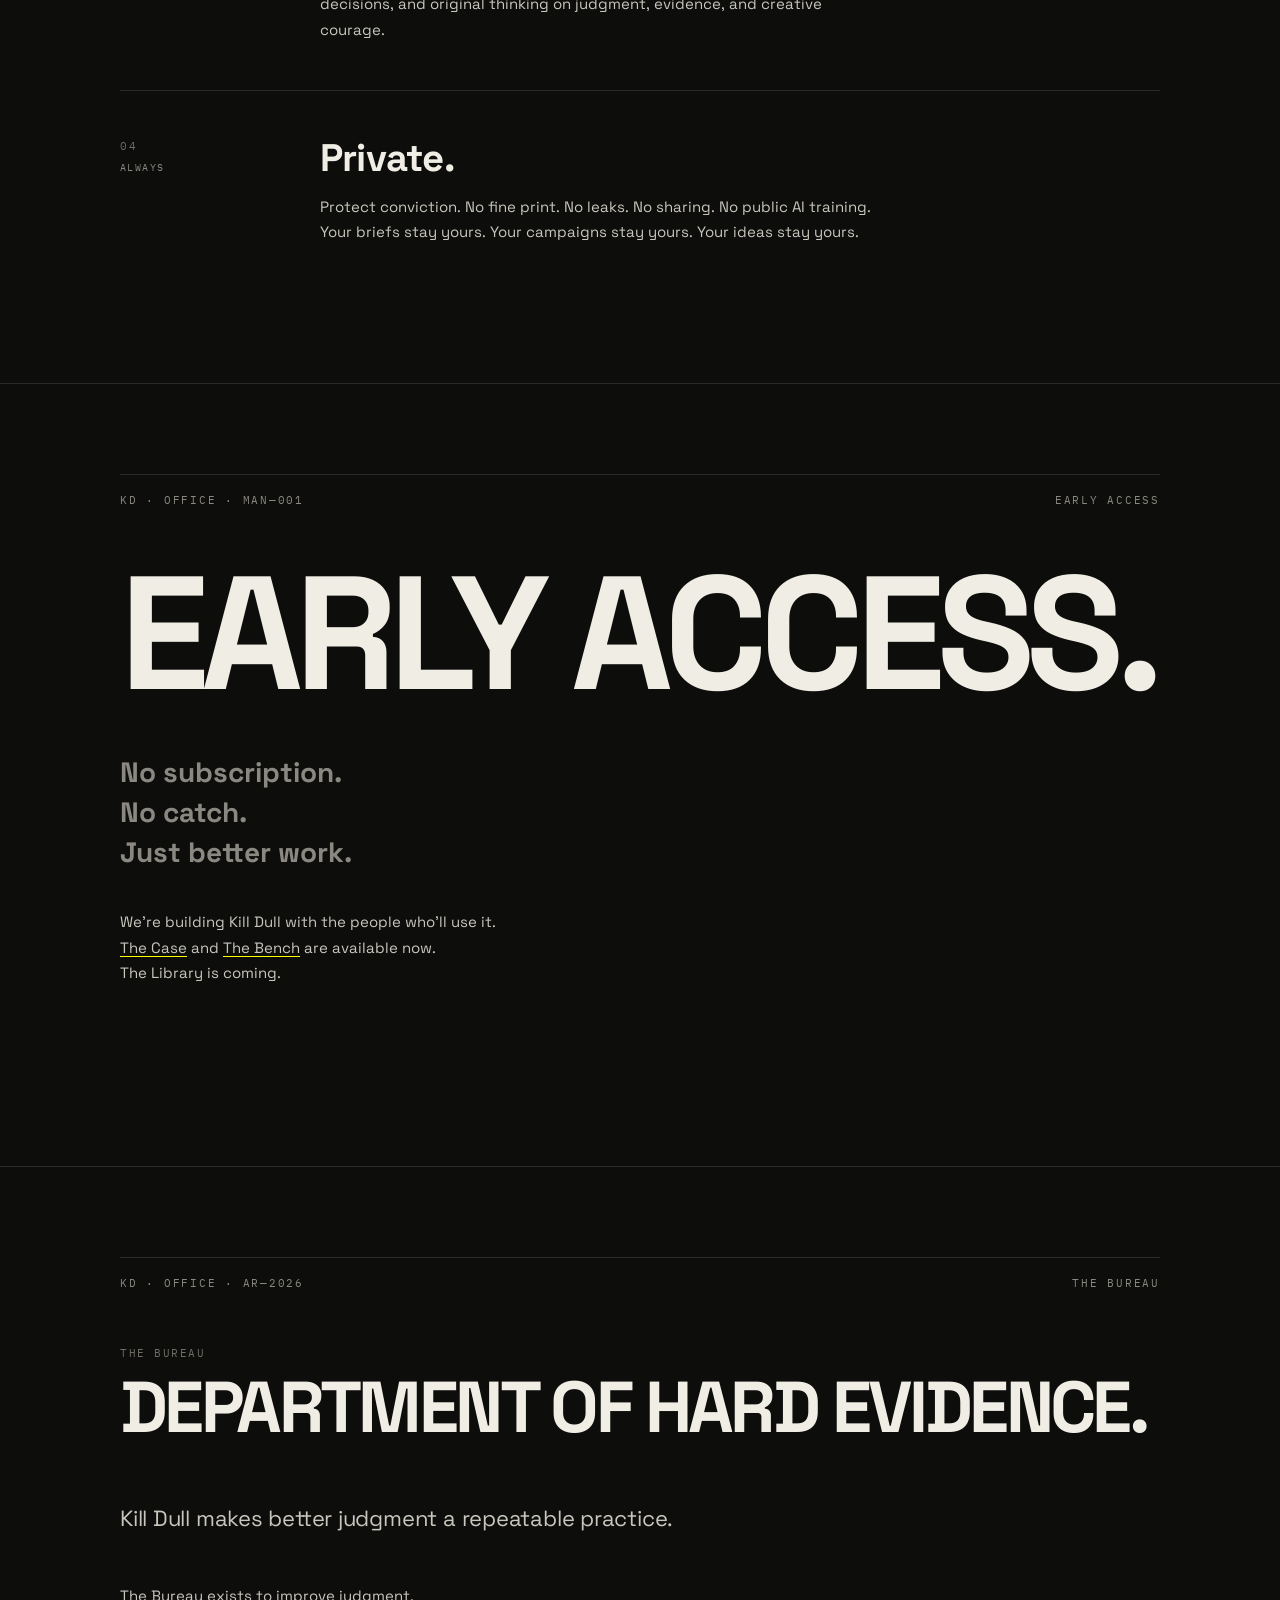
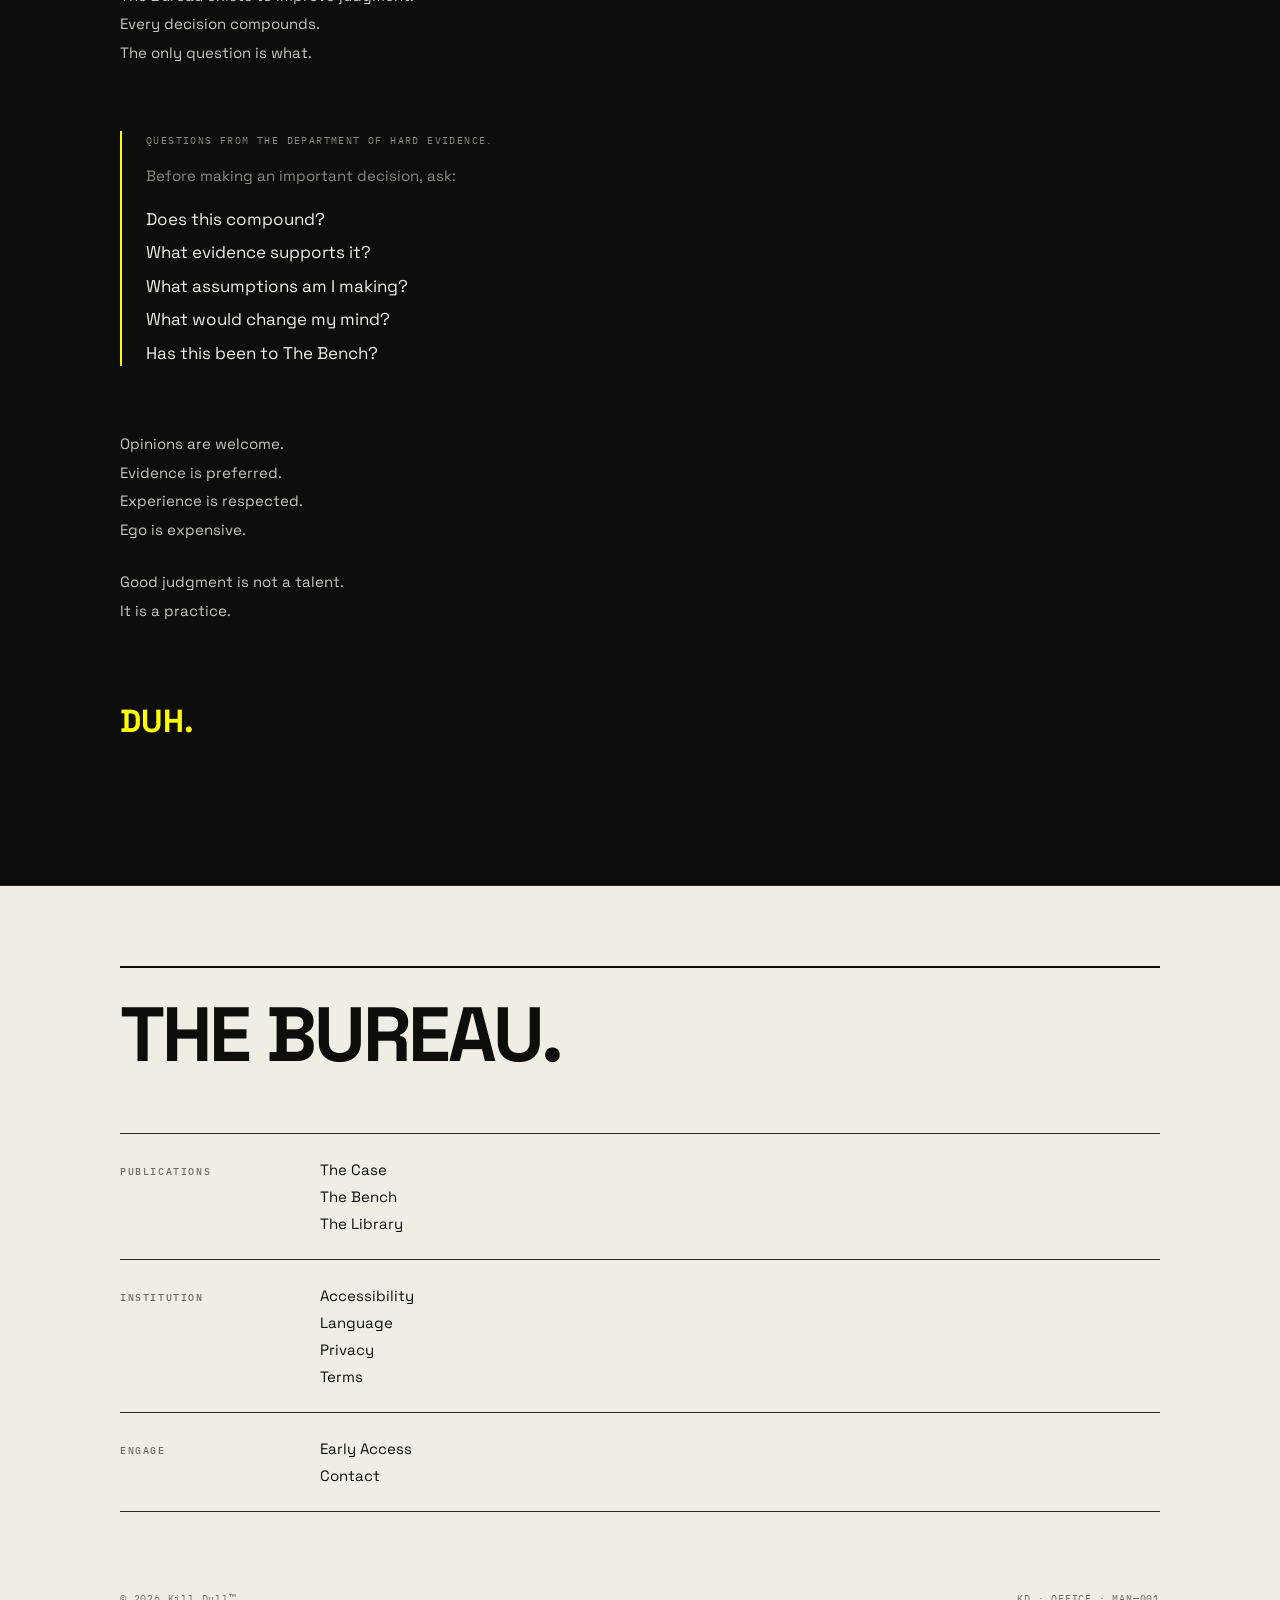
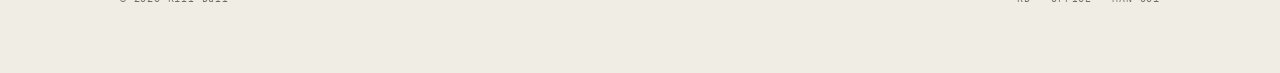
==== commit 6b694712: "Rewrite OBSERVATION hero: DRIFT IS SUBTLE" ====
--- a/index.html
+++ b/index.html
@@ -956,12 +956,14 @@
     <span>KD &middot; OFFICE &middot; CASE&#x2014;000</span>
     <span>OBSERVATION</span>
   </div>
-  <span class="hero-line-wrap"><h1 class="hero-line" id="hero-line-1">DECISION-MAKING</h1></span>
-  <span class="hero-line-wrap" style="margin-bottom: 52px;"><h1 class="hero-line" id="hero-line-2">IS BROKEN.</h1></span>
+  <span class="hero-line-wrap"><h1 class="hero-line" id="hero-line-1">DRIFT IS SUBTLE.</h1></span>
+  <span class="hero-line-wrap" style="margin-bottom: 52px;"><h1 class="hero-line" id="hero-line-2">DANGEROUSLY SUBTLE.</h1></span>
   <div class="hero-body">
-    <p>We have ideas.<br>We have opinions.<br>We have evidence.<br>We have experience.<br>We have Big Data.<br>We have Gut Data.</p>
-    <p>What we don&#x2019;t have is a better way to decide.</p>
-    <p>Most decisions are still shaped by habit, hierarchy,<br>politics, incomplete information, or intuition alone.</p>
+    <p>At first, you don&#x2019;t notice it.</p>
+    <p>One reasonable decision.<br>Then another.<br>A new trend.<br>A new priority.<br>A new opinion.<br>A new technology.<br>A new strategy.</p>
+    <p>None of them are wrong.</p>
+    <p>Until one day, you no longer recognize<br>the organization you&#x2019;ve become.</p>
+    <p>When everything tells you where to go,<br>what reminds you who you are?</p>
   </div>
 </section>
 
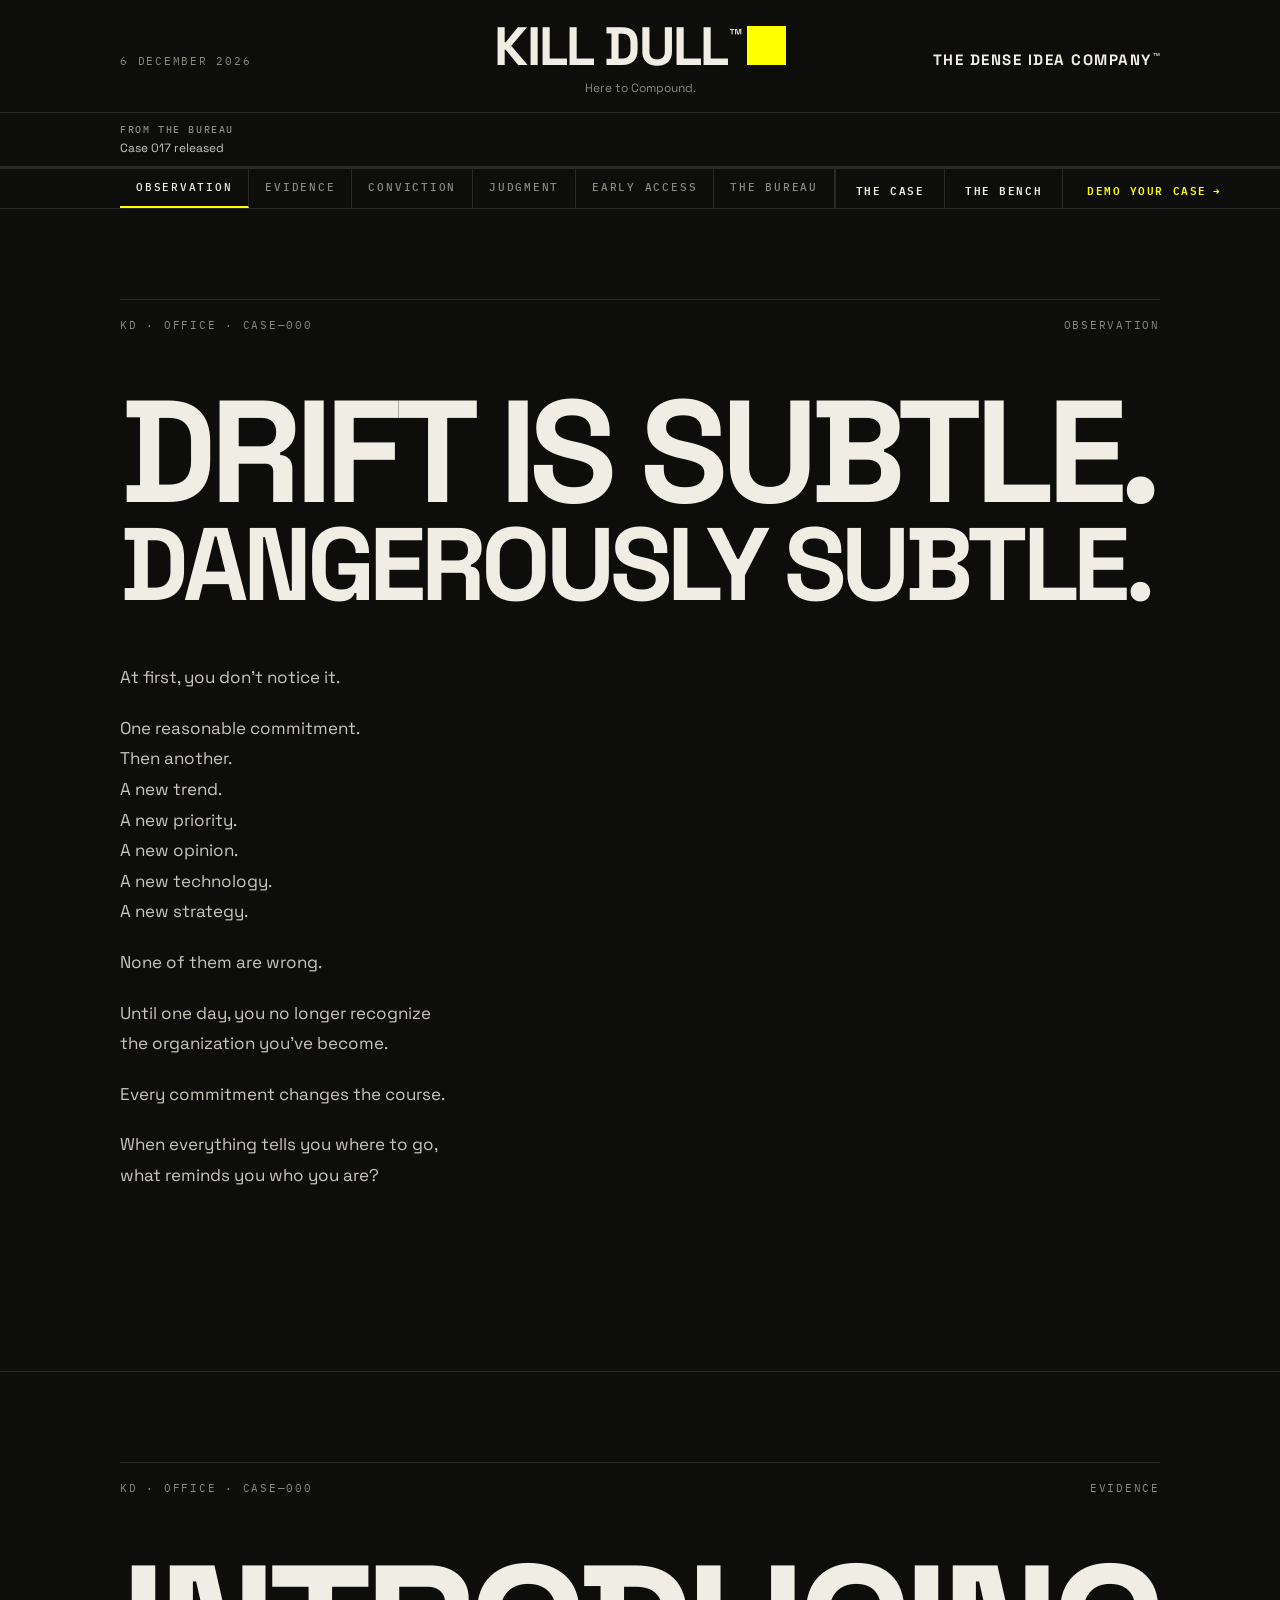
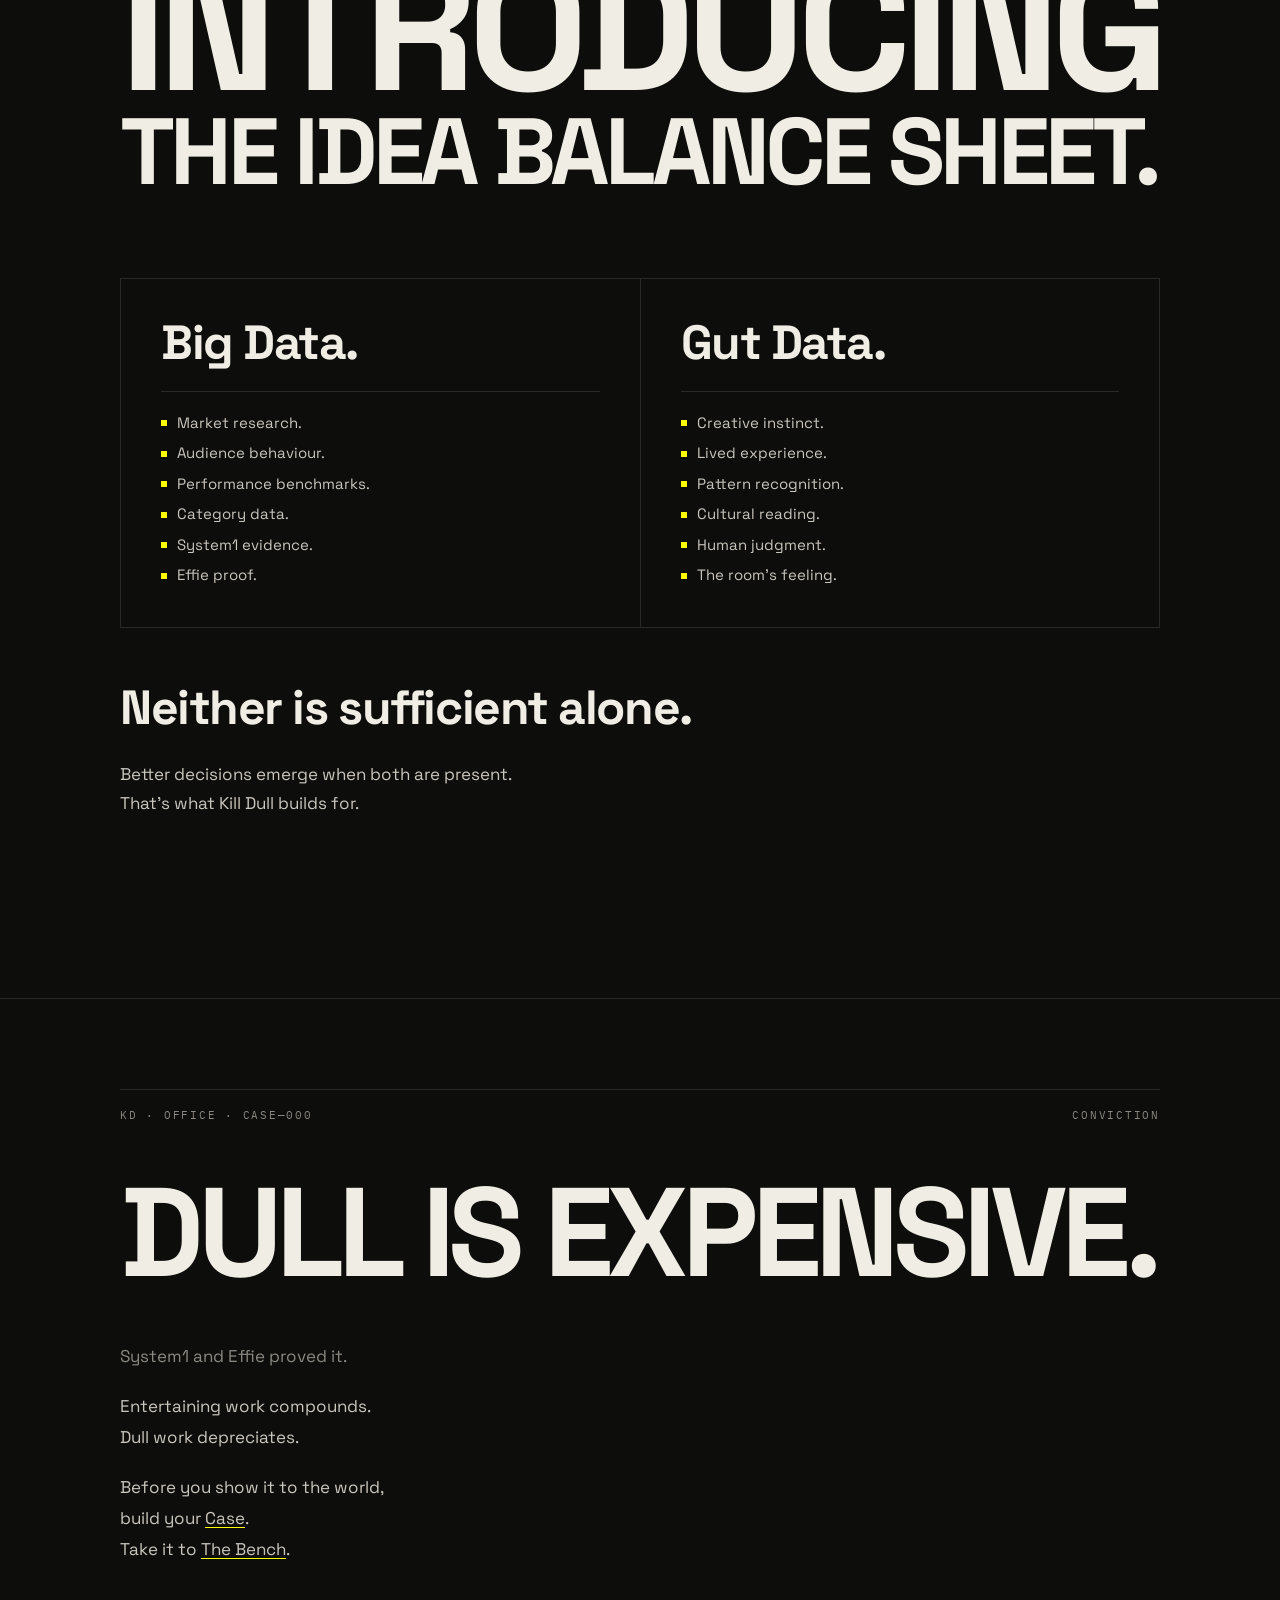
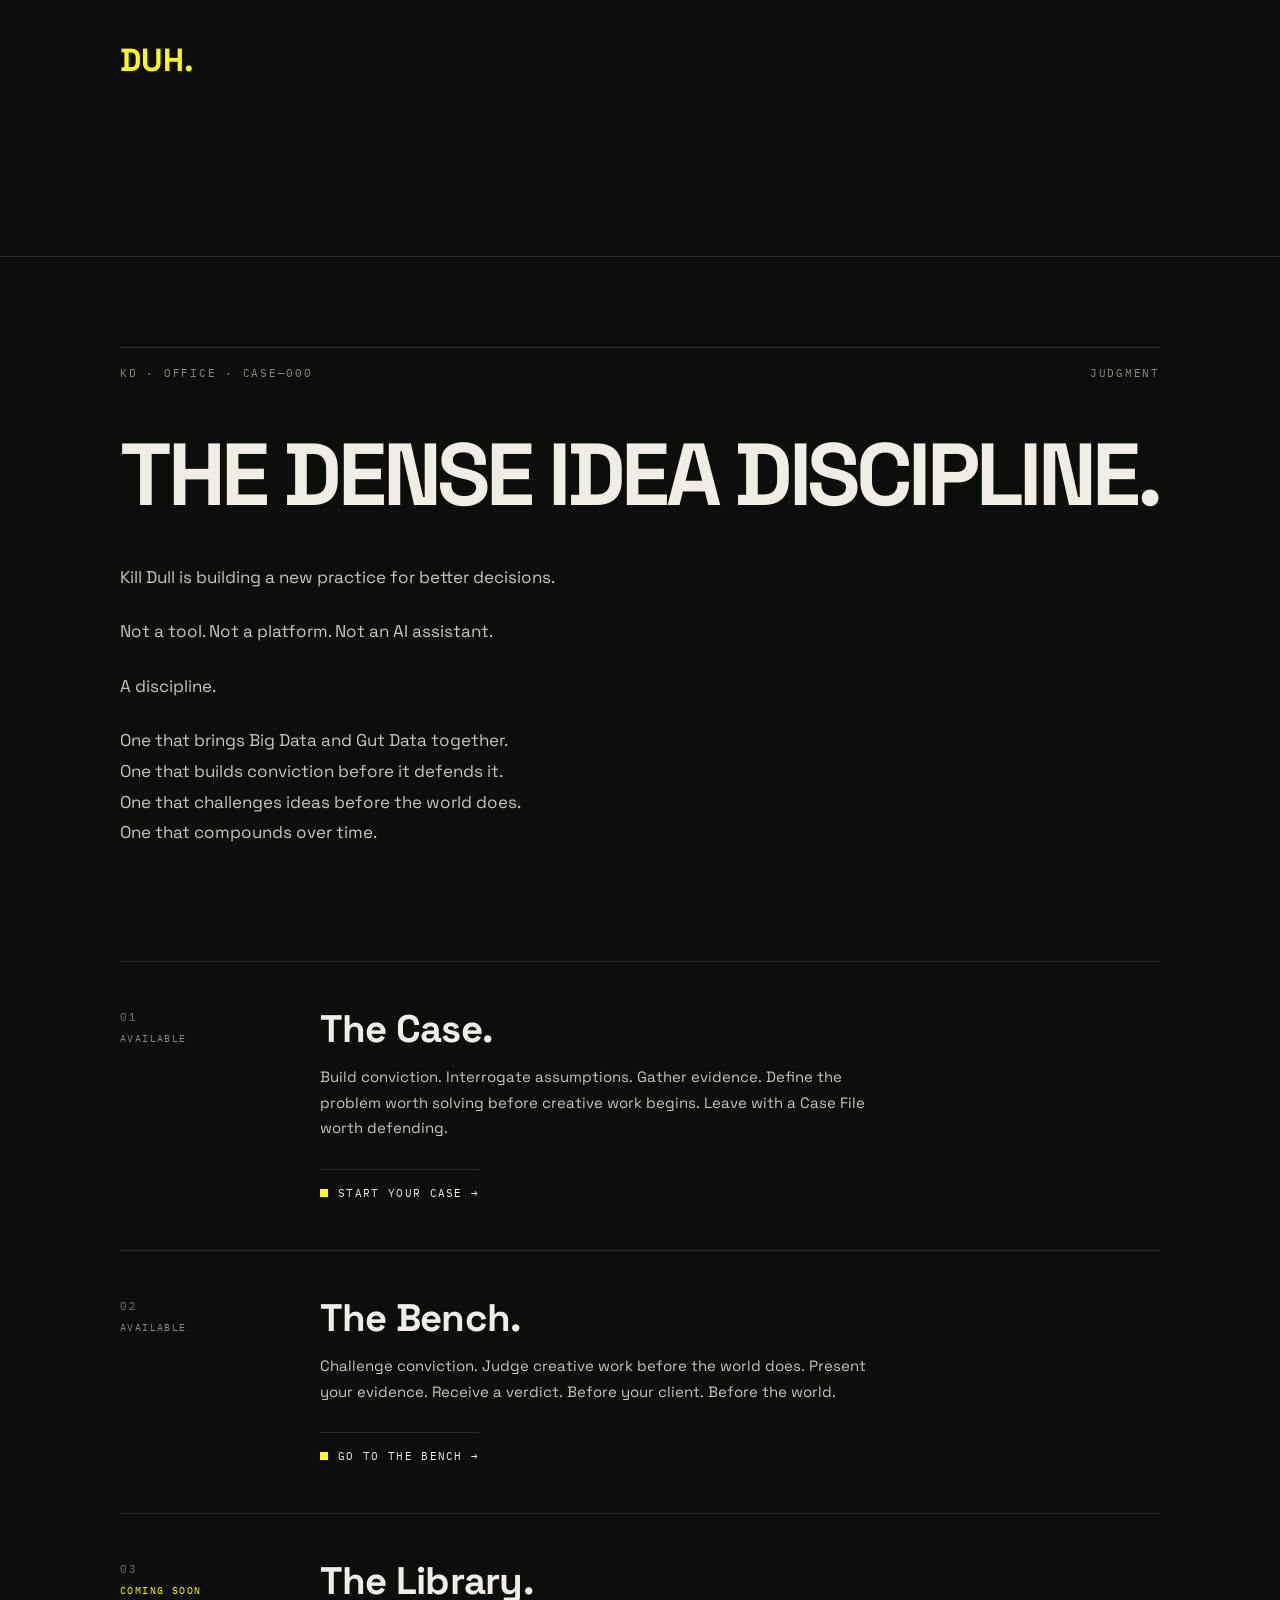
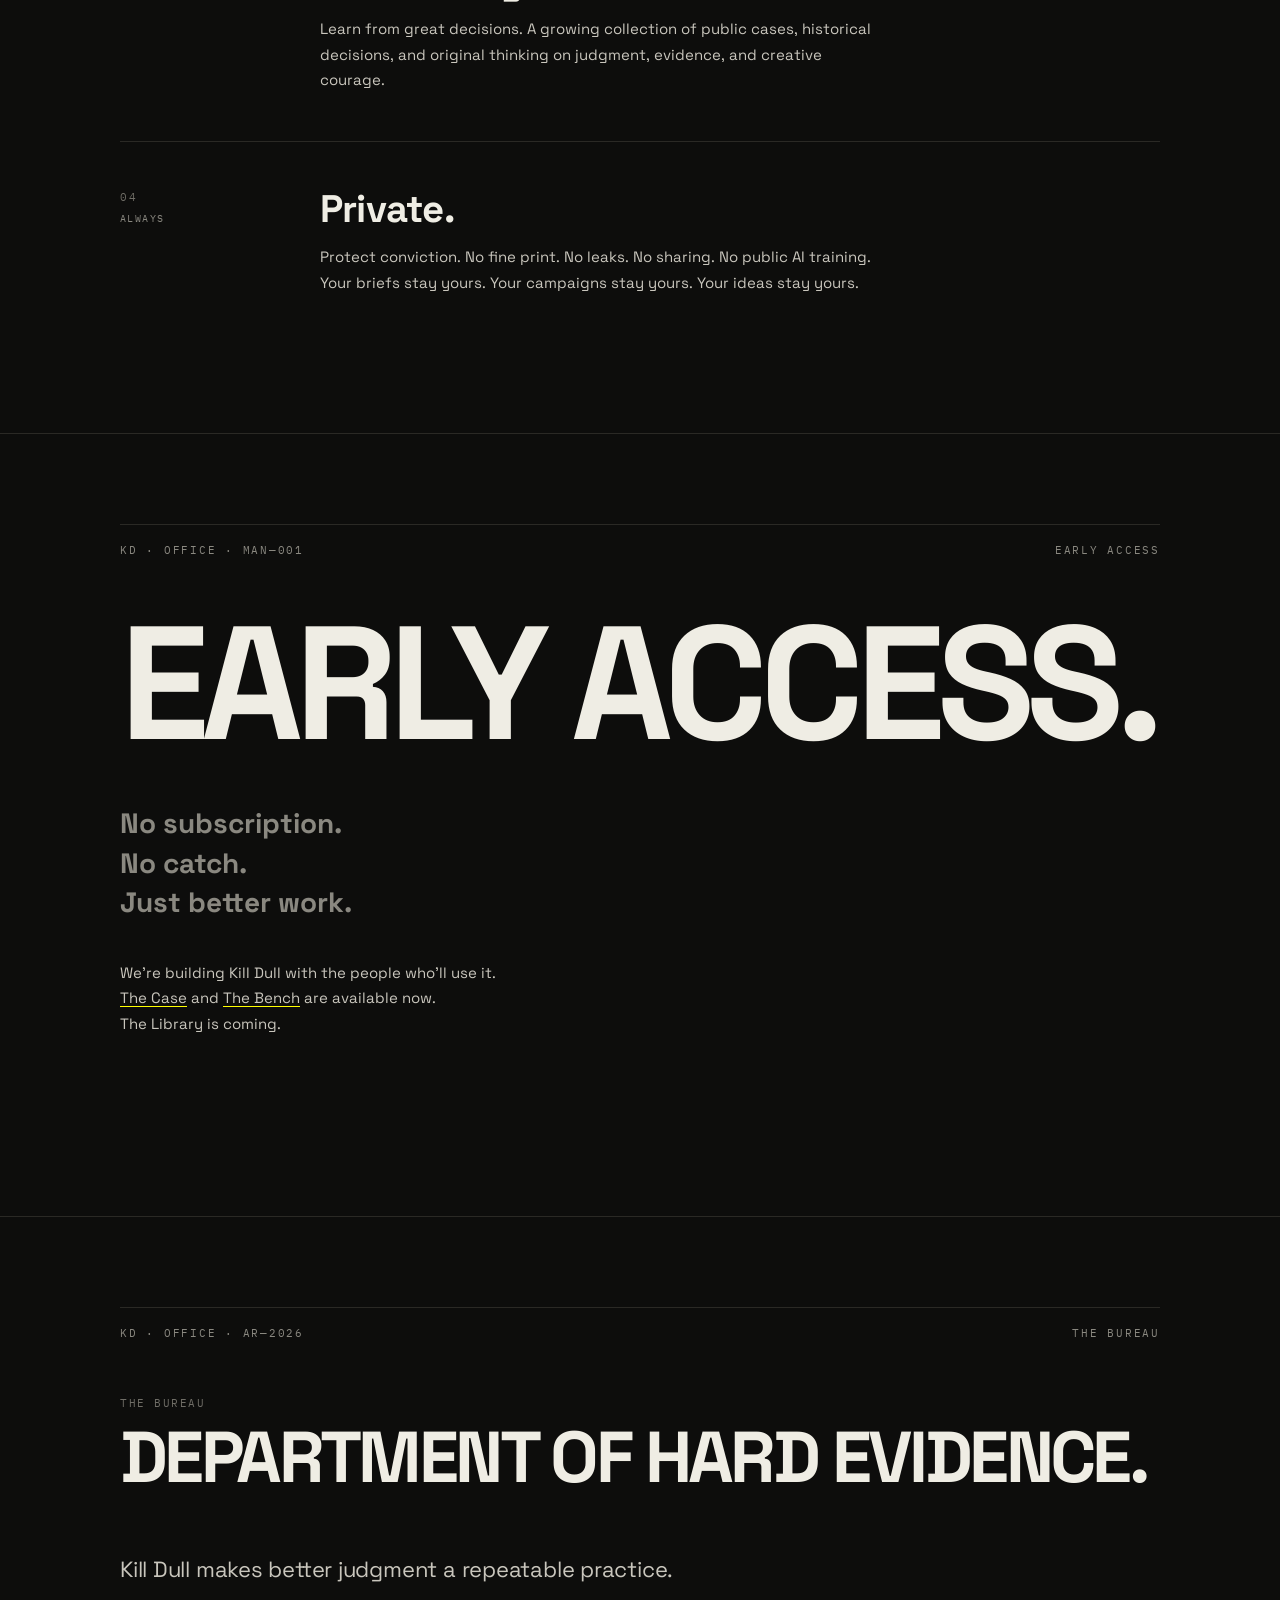
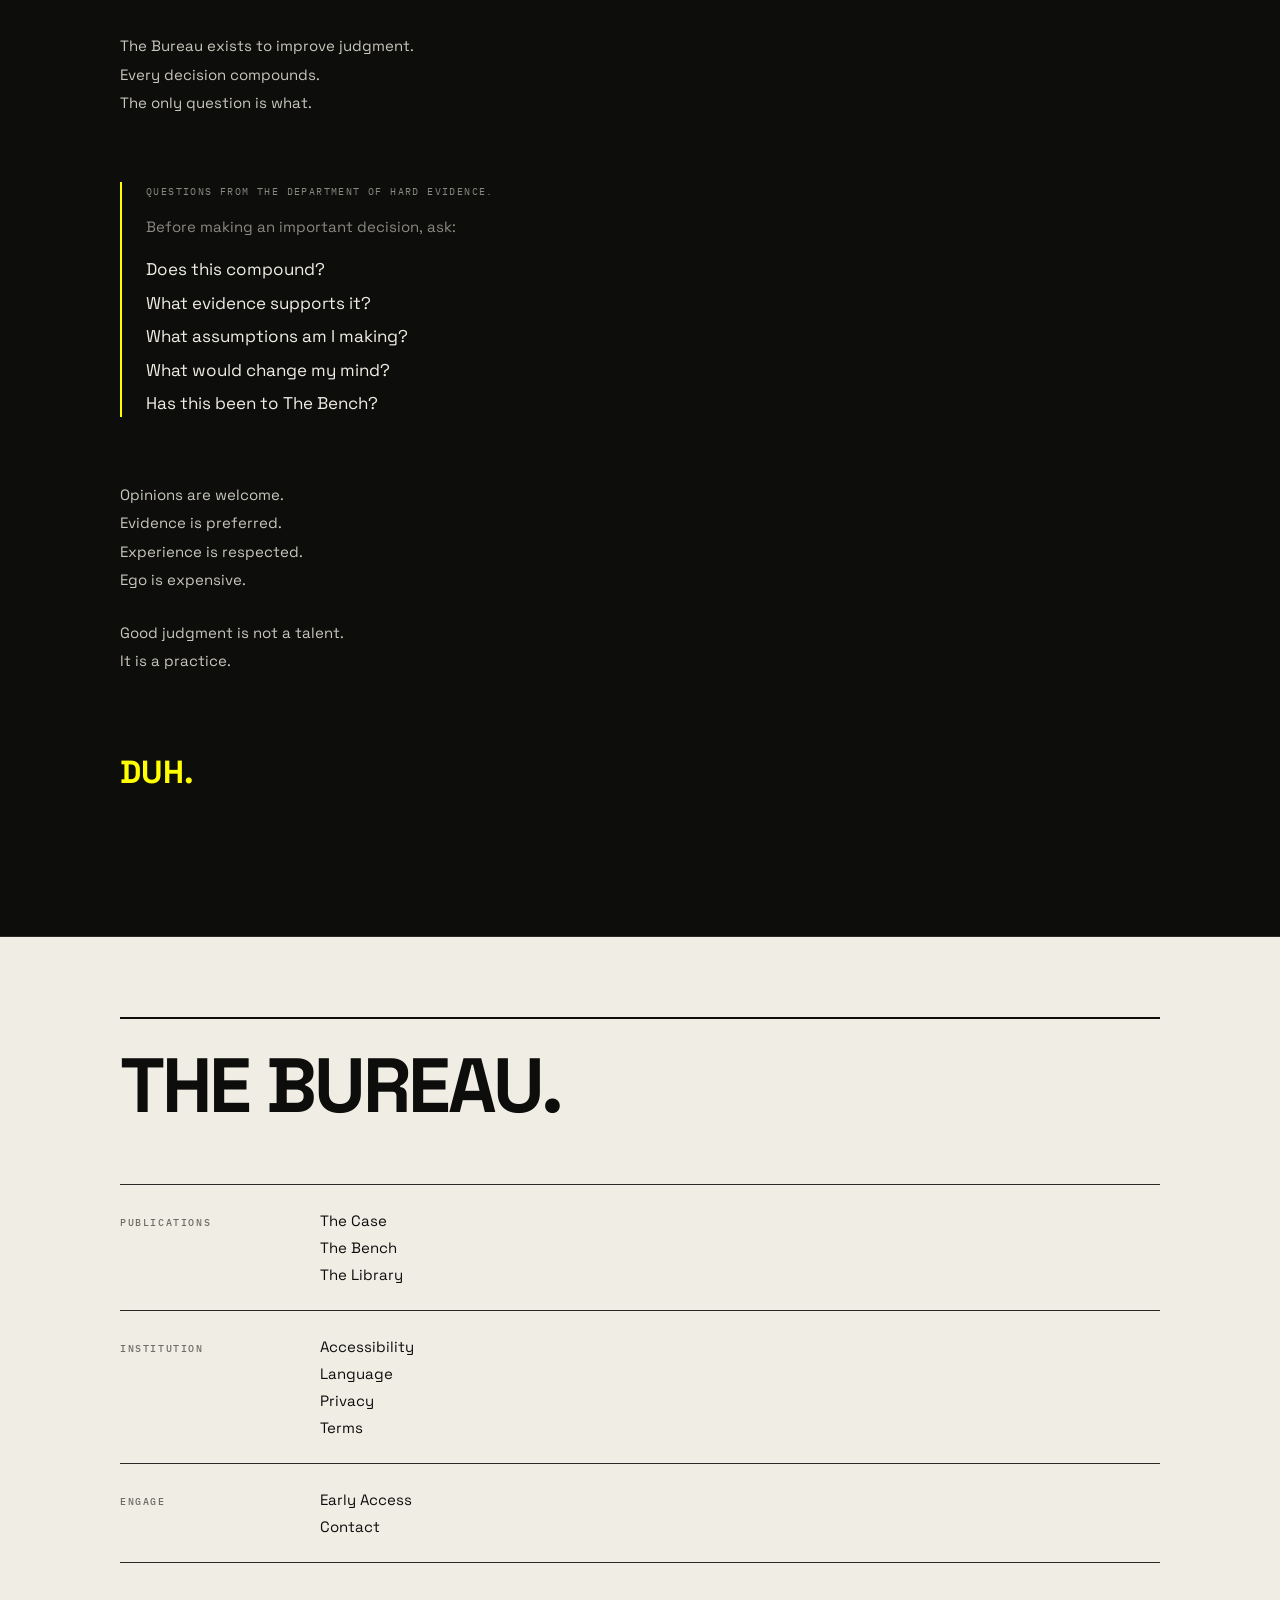
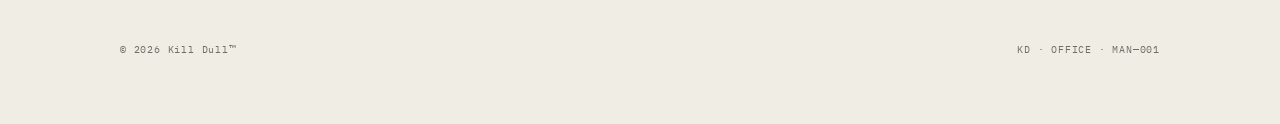
==== commit dfd509b3: "OBSERVATION copy: decision->commitment, add 'Every commitment changes the course.'" ====
--- a/index.html
+++ b/index.html
@@ -960,9 +960,10 @@
   <span class="hero-line-wrap" style="margin-bottom: 52px;"><h1 class="hero-line" id="hero-line-2">DANGEROUSLY SUBTLE.</h1></span>
   <div class="hero-body">
     <p>At first, you don&#x2019;t notice it.</p>
-    <p>One reasonable decision.<br>Then another.<br>A new trend.<br>A new priority.<br>A new opinion.<br>A new technology.<br>A new strategy.</p>
+    <p>One reasonable commitment.<br>Then another.<br>A new trend.<br>A new priority.<br>A new opinion.<br>A new technology.<br>A new strategy.</p>
     <p>None of them are wrong.</p>
     <p>Until one day, you no longer recognize<br>the organization you&#x2019;ve become.</p>
+    <p>Every commitment changes the course.</p>
     <p>When everything tells you where to go,<br>what reminds you who you are?</p>
   </div>
 </section>
